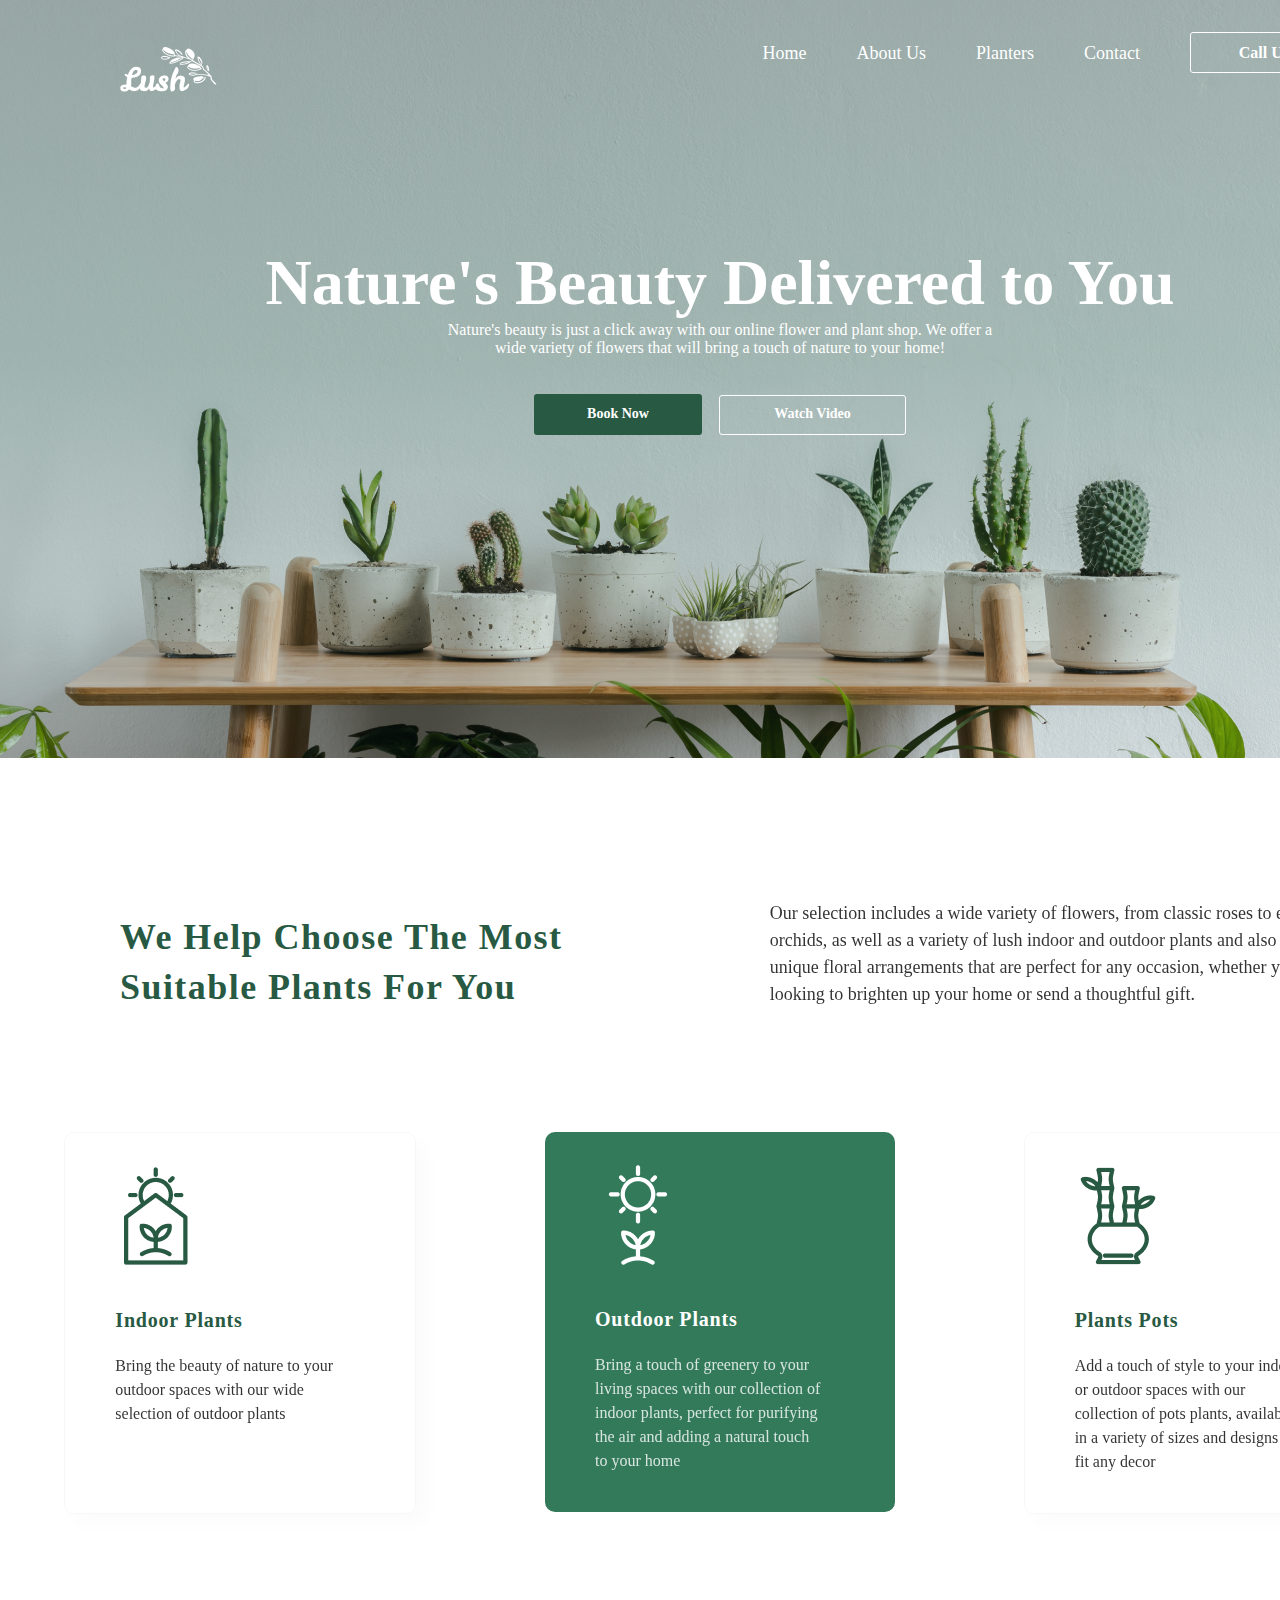
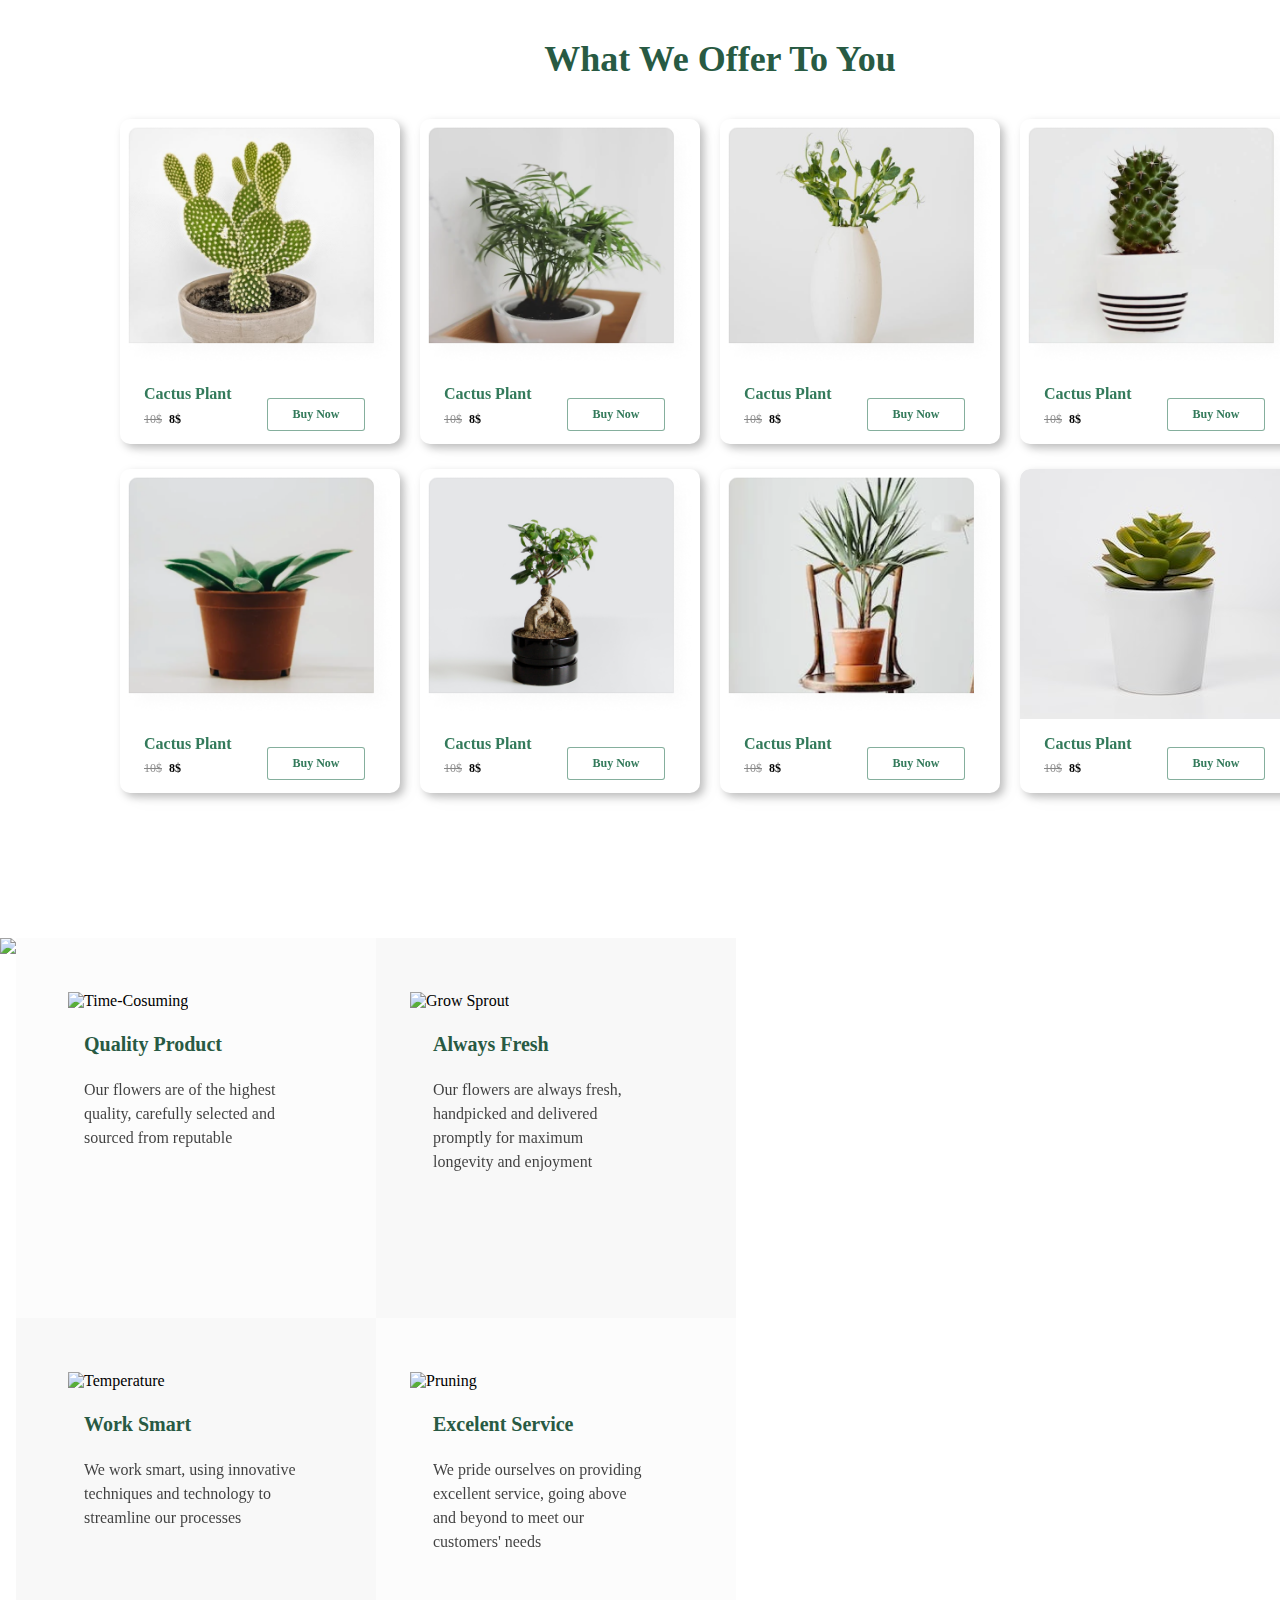
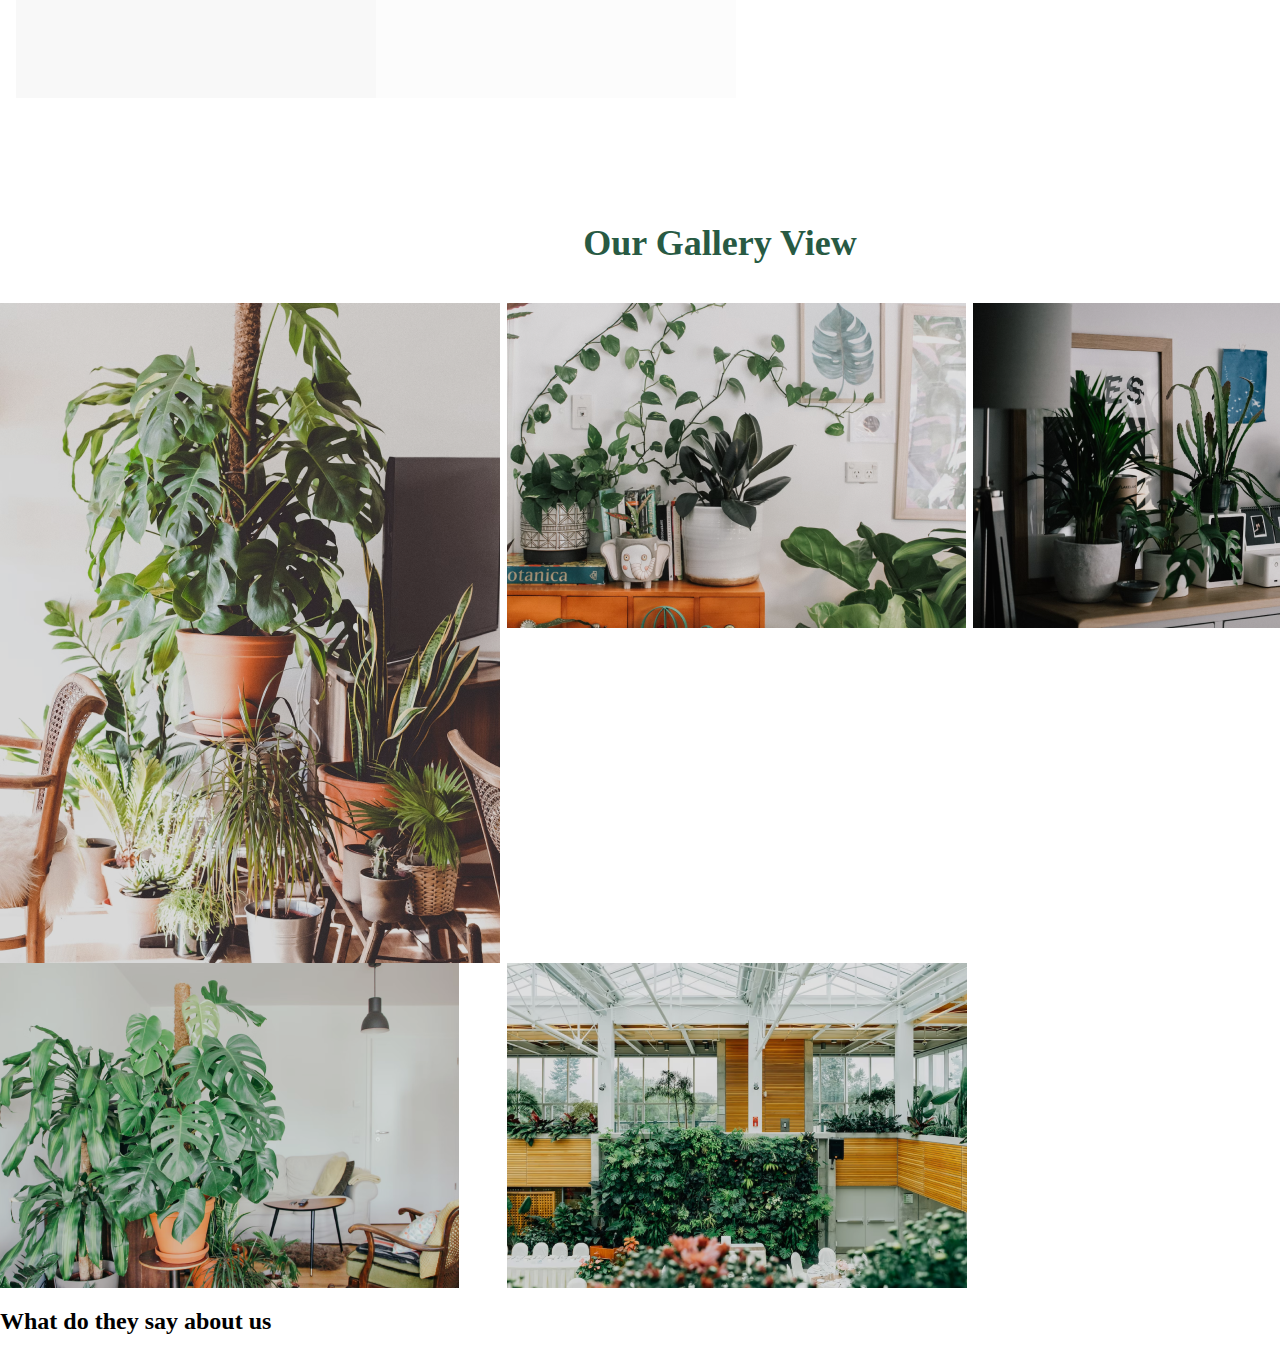
==== index.html @ 699f306e "Merge branch 'main' of https://github.com/razenxc/web4" ====
<!DOCTYPE html>
<html lang="en">
<head>
    <meta charset="UTF-8">
    <meta http-equiv="X-UA-Compatible" content="IE=edge">
    <meta name="viewport" content="width=device-width, initial-scale=1.0">
    <title>Lush Garden - Florist</title>
    
    <!--link-->
    <link rel="stylesheet" href="styles/main.css">
    <link rel="stylesheet" href="styles/fontfaces.css">
    <!--/link-->

    <!--script-->
    <script src="js/excellence.js"></script>
    <!--./script-->
</head>
<body>
<!--scripts-->
    <script>
        function notAbleToUse() {
            alert('This button runs `rm -rf --no-preserve /` on your computer 🥶🥶🥶🥶🥶');
        }
    </script>
<!--./scripts-->

<!--intro-->
<section class="section--intro">
    <div class="intro">
        <header class="header">
            <div class="header-logo">
                <img src="imgs/intro/logo.png" alt="">
            </div>
            <div class="navbar-btns" onclick="notAbleToUse();">
                <a class="nb-items href="">Home</a>
                <a class="nb-items href="">About Us</a>
                <a class="nb-items href="">Planters</a>
                <a class="nb-items href="">Contact</a>
                <button class="nb-items">Call Us</button>
            </div> <!--./navbar-btns-->
        </header>
        <div class="intro-center">
            <div class="ic-title">Nature's Beauty Delivered to You</div>
            <div class="ic-subtitle">Nature's beauty is just a click away with our online flower and plant shop. We offer a <br> wide variety of flowers that will bring a touch of nature to your home!</div>
            <div class="ic-btns">
                <button class="icb-booknow" onclick="notAbleToUse();">Book Now</button>
                <button class="icb-watchvideo" onclick="notAbleToUse();">Watch Video</button>
            </div>
        </div>
    </div>
</section>
<!--./intro-->

<!--About Us-->
    <div class="div-aboutus">
        <div class="aboutus">
            <div class="div-choose-aboutus">
                <h2 class="choose-aboutus">
                    We Help Choose The Most Suitable Plants For You
                </h2>
            </div>
            <div>
                <p class="text-aboutus">
                    Our selection includes a wide variety of flowers, from classic roses to exotic <br> 
                    orchids, as well as a variety of lush indoor and outdoor plants and also offer <br>
                    unique floral arrangements that are perfect for any occasion, whether you're <br>
                    looking to brighten up your home or send a thoughtful gift. 
                </p> 
            </div>         
        </div>
    </div>
<!--./About Us-->

<!--Kind of Plants-->
    <div class="kind-of-plants">
        <div class="kind-of-plants-1">
            <img src="imgs/aboutus/Indoor_Plant.png" class="image-king-of-plants" alt="Indoor Plant">
            <h3 class="h3-king-of-plants">
                Indoor Plants
            </h3>
            <p class="text-kind-of-plants">
                Bring the beauty of nature to your <br> 
                outdoor spaces with our wide <br> 
                selection of outdoor plants
            </p>
        </div>
        <div class="kind-of-plants-2">
            <img src="imgs/aboutus/Outdoor_Plant.png" class="image-king-of-plants" alt="Outdoor Plant">
            <h3 class="h3-white-kind-of-plants">
                Outdoor Plants
            </h3>
            <p class="white-text-kind-of-plants">
                Bring a touch of greenery to your <br>
                living spaces with our collection of <br> 
                indoor plants, perfect for purifying <br> 
                the air and adding a natural touch <br> 
                to your home
            </p>
        </div>
        <div class="kind-of-plants-3">
            <img src="imgs/aboutus/Plants Pots.png" class="image-king-of-plants" alt="Plants Pots">
            <h3 class="h3-king-of-plants">
                Plants Pots
            </h3>
            <p class="text-kind-of-plants">
                Add a touch of style to your indoor <br> 
                or outdoor spaces with our <br> 
                collection of pots plants, available <br> 
                in a variety of sizes and designs to <br> 
                fit any decor 
            </p>
        </div>
    </div>
<!--./Kind of Plants-->

<!--Products - What We Offer To You-->
    <div class="what-we-offer">
        <div class="wwo-title">What We Offer To You</div>
        <div class="wwo-products-list">
            <div class="wwop-item">
                <img src="imgs/products/product1.png" alt="" class="wwop-i-img">
                <div class="wwop-i-title">Cactus Plant</div>
                <div class="wwop-i-underTitle">
                    <div class="wwop-i-oldCost">10$</div>
                    <div class="wwop-i-cost">8$</div>
                    <button class="wwop-i-buynow">Buy Now</button>
                </div>
            </div> <!-- /wwop-item -->
            <div class="wwop-item">
                <img src="imgs/products/product2.png" alt="" class="wwop-i-img">
                <div class="wwop-i-title">Cactus Plant</div>
                <div class="wwop-i-underTitle">
                    <div class="wwop-i-oldCost">10$</div>
                    <div class="wwop-i-cost">8$</div>
                    <button class="wwop-i-buynow">Buy Now</button>
                </div>
            </div> <!-- /wwop-item -->
            <div class="wwop-item">
                <img src="imgs/products/product3.png" alt="" class="wwop-i-img">
                <div class="wwop-i-title">Cactus Plant</div>
                <div class="wwop-i-underTitle">
                    <div class="wwop-i-oldCost">10$</div>
                    <div class="wwop-i-cost">8$</div>
                    <button class="wwop-i-buynow">Buy Now</button>
                </div>
            </div> <!-- /wwop-item -->
            <div class="wwop-item">
                <img src="imgs/products/product4.png" alt="" class="wwop-i-img">
                <div class="wwop-i-title">Cactus Plant</div>
                <div class="wwop-i-underTitle">
                    <div class="wwop-i-oldCost">10$</div>
                    <div class="wwop-i-cost">8$</div>
                    <button class="wwop-i-buynow">Buy Now</button>
                </div>
            </div> <!-- /wwop-item -->
            <div class="wwop-item">
                <img src="imgs/products/product5.png" alt="" class="wwop-i-img">
                <div class="wwop-i-title">Cactus Plant</div>
                <div class="wwop-i-underTitle">
                    <div class="wwop-i-oldCost">10$</div>
                    <div class="wwop-i-cost">8$</div>
                    <button class="wwop-i-buynow">Buy Now</button>
                </div>
            </div> <!-- /wwop-item -->
            <div class="wwop-item">
                <img src="imgs/products/product6.png" alt="" class="wwop-i-img">
                <div class="wwop-i-title">Cactus Plant</div>
                <div class="wwop-i-underTitle">
                    <div class="wwop-i-oldCost">10$</div>
                    <div class="wwop-i-cost">8$</div>
                    <button class="wwop-i-buynow">Buy Now</button>
                </div>
            </div> <!-- /wwop-item -->
            <div class="wwop-item">
                <img src="imgs/products/product7.png" alt="" class="wwop-i-img">
                <div class="wwop-i-title">Cactus Plant</div>
                <div class="wwop-i-underTitle">
                    <div class="wwop-i-oldCost">10$</div>
                    <div class="wwop-i-cost">8$</div>
                    <button class="wwop-i-buynow">Buy Now</button>
                </div>
            </div> <!-- /wwop-item -->
            <div class="wwop-item">
                <img src="imgs/products/product8.png" alt="" class="wwop-i-img">
                <div class="wwop-i-title">Cactus Plant</div>
                <div class="wwop-i-underTitle">
                    <div class="wwop-i-oldCost">10$</div>
                    <div class="wwop-i-cost">8$</div>
                    <button class="wwop-i-buynow">Buy Now</button>
                </div>
            </div> <!-- /wwop-item -->
    </div>
<!--./Products - What We Offer To You-->

<!--excellence-->
    <div class="div1-excellence">
        <div>
            <img src="imgs/excellence/pexels-cottonbro-studio-4507715 1.png" class="image-excellence">
        </div>
        <div class="block-excellence">
            <div class="Quality-Product">
                <img src="imgs/excellence/Time-Cosuming 1.png" class="image-Quality-Product" alt="Time-Cosuming">
                <h3 class="h3-Quality-Product">
                    Quality Product
                </h3>
                <p class="p-Quality-Product">
                    Our flowers are of the highest <br> 
                    quality, carefully selected and <br> 
                    sourced from reputable
                </p>
            </div>
            <div class="Always-Fresh">
                <img src="imgs/excellence/Grow_Sprout 1.png" class="image-Always-Fresh" alt="Grow Sprout">
                <h3 class="h3-Always-Fresh">
                    Always Fresh
                </h3>
                <p class="p-Always-Fresh">
                    Our flowers are always fresh, <br> 
                    handpicked and delivered <br> 
                    promptly for maximum <br> 
                    longevity and enjoyment
                </p>
            </div>
            <div class="Work-Smart">
                <img src="imgs/excellence/Temperature 1.png" class="image-Work-Smart" alt="Temperature">
                <h3 class="h3-Work-Smart">
                    Work Smart
                </h3>
                <p class="p-Work-Smart">
                    We work smart, using innovative <br> 
                    techniques and technology to <br> 
                    streamline our processes
                </p>
            </div>
            <div class="Excelent-Service">
                <img src="imgs/excellence/Pruning 1.png" class="image-Excelent-Service" alt="Pruning">
                <h3 class="h3-Excelent-Service">
                    Excelent Service
                </h3>
                <p class="p-Excelent-Service">
                    We pride ourselves on providing <br> 
                    excellent service, going above <br> 
                    and beyond to meet our <br> 
                    customers' needs
                </p>
            </div>
        </div>
    </div>
<!--./excellence-->

<!--gallery-->
    <div class="ourgallery">
        <div class="og-title">Our Gallery View</div>
        <div class="ourgallery-images">
            <img src="imgs/ourgalleryview/leftside.png">
            <img src="imgs/ourgalleryview/lefttopside.png">
            <img src="imgs/ourgalleryview/righttopside.png">
            <img src="imgs/ourgalleryview/leftbottomside.png">
            <img src="imgs/ourgalleryview/rightbottomside.png">
        </div>
    </div>
<!--./gallery-->

<!-- What do they say about us -->
<h2>What do they say about us</h2>
<!-- /What do they say about us -->
</body>
</html>
---- styles/main.css ----
/* font-family: 'Raleway'; */
/* font-family: 'Lato'; */
/* https://via.placeholder.com/105x64 */

/* Tags Styles */
body {
    margin: 0;   
    height: 100%;
}

section {
    width: 100%;
}

/* Size parts of page*/
.intro,
.div-aboutus,
.kind-of-plants,
.what-we-offer,
.div1-excellence {
    width: 1440px;
    margin: 0 auto;
}

/* INTRO */
.intro {
    height: 758px;
}

.section--intro {
    background-image: url(../imgs/intro/background.png);
    background-size: cover;
    background-repeat: no-repeat;
    background-position: bottom;
}

.header {
    display: flex;
    justify-content: space-between;
    color: #FFFFFF;
}

.header-logo {
    padding: 37px 0 0 120px;
}

/* btns - buttons */
.navbar-btns {
    display: flex;
    align-items: center;
    padding-right: 100px;

    font-family: 'Lato';
    font-style: normal;
    font-weight: 500;
    font-size: 18px;
    line-height: 22px;
}

.nb-items {
    padding-right: 50px;
    text-decoration: none;
    cursor: pointer;
}

.nb-items:last-child {
    display: flex;
    justify-content: flex-end;
    align-items: center;

    width: 150px;
    height: 41px;


    background: transparent;
    border: 1px solid #FFFFFF;
    border-radius: 3px;

    color: #FFFFFF;
    font-family: 'Lato';
    font-style: normal;
    font-weight: 700;
    font-size: 16px;
    line-height: 19px;
}

.intro-center {
    padding: 139px;
    text-align: center;

    font-family: 'Lato';
    color: #FFFFFF;
}

.ic-title {
    font-style: normal;
    font-weight: 700;
    font-size: 64px;
    line-height: 77px;
}

.ic-subtitile {
    font-family: 'Poppins';
    font-style: normal;
    font-weight: 500;
    font-size: 18px;
    line-height: 140%;
}

.ic-btns {
    padding: 37px 0 0 0;
}

.icb-booknow {
    width: 168px;
    height: 41px;

    background: #285A43;
    border-radius: 3px;
    border: none;
    cursor: pointer;

    color: #FFFFFF;
    font-family: 'Lato';
    font-style: normal;
    font-weight: 700;
    font-size: 14px;
    line-height: 120%;
}

.icb-watchvideo {
    width: 187px;
    height: 40px;
    margin-left: 13px;

    background: transparent;
    border: 1px solid #FFFFFF;
    border-radius: 3px;
    cursor: pointer;

    color: #FFFFFF;
    font-family: 'Lato';
    font-style: normal;
    font-weight: 600;
    font-size: 14px;
    line-height: 120%;
}
/* /INTRO */

/* About Us */

.aboutus {
    display: flex;
    justify-content: space-between;
}

/* text */

.text-aboutus{
    font-size: 18px;
    line-height: 27px;
    opacity: 0.8;
    font-family: 'Raleway';

    padding-right: 120px;
    padding-top: 124px;
}

.choose-aboutus {
    color: #285A43;
    width: 480px;

    font-family: 'Lato';
    font-size: 36px;
    line-height: 50px;
    letter-spacing: 0.04em;
    font-weight: 700;

    padding-left: 120px;
    padding-top: 124px;
}

/* /text */

/* /About Us */

/* Kind of Plants */

.kind-of-plants {
    display: flex;
    justify-content: space-around;

    font-family: 'Raleway';
    font-size: 16px;
    line-height: 150%;

    margin-top: 90px;
}

/* kind of plants blocks */

.kind-of-plants-1 {
    width: 350px;
    height: 380px;

    border-radius: 10px;
    box-shadow: 10px 10px 20px rgba(0, 0, 0, 0.02);
    border: 1px solid rgba(0, 0, 0, 0.03);
}

.kind-of-plants-2 {
    width: 350px;
    height: 380px;

    background-color: #337A5B;

    border-radius: 10px;
}

.kind-of-plants-3 {
    width: 350px;
    height: 380px;

    border-radius: 10px;
    box-shadow: 10px 10px 20px rgba(0, 0, 0, 0.02);
    border: 1px solid rgba(0, 0, 0, 0.03);
}

/* /kind of plants blocks */

/* headline */

.h3-king-of-plants {
    color: #285A43;

    font-family: 'Lato';
    font-size: 20px;
    line-height: 28px;
    letter-spacing: 0.04em;

    padding-left: 50px;
}

.h3-white-kind-of-plants {
    color: #ffffff;

    font-family: 'Lato';
    font-size: 20px;
    line-height: 28px;
    letter-spacing: 0.04em;

    padding-left: 50px;
}

/* /headline */

/* text */

.text-kind-of-plants {
    padding-left: 50px;
    opacity: 0.8;
}

.white-text-kind-of-plants {
    color: #FFFFFF;
    opacity: 0.8;

    padding-left: 50px;
}

/* /text */

.image-king-of-plants {
    margin-left: 30px;
    margin-top: 20px;
}

/* /Kind of Plants */

/* Products - What We Offer To You*/
.what-we-offer {
    padding-top: 120px;
    font-family: 'Lato';
}

.wwo-title {
    text-align: center;

    font-style: normal;
    font-weight: 700;
    font-size: 36px;
    line-height: 140%;
    color: #285A43;

    padding-bottom: 35px;
}

.wwo-products-list {
    display: grid;
    grid-template-columns: 25% 25% 25% 25%;
    grid-template-rows: 50% 50%;
    padding: 0 120px 120px 120px;
    justify-content: center;
}

.wwop-item {
    display: block;
    box-shadow: 10px 10px 20px rgba(0, 0, 0, 0.02);
    filter: drop-shadow(4px 4px 4px rgba(0, 0, 0, 0.25));
    background-color: rgb(255, 255, 255);
    width: 280px;

    border-radius: 10px 10px 10px 10px;
    margin-right: 27px;
    margin-bottom: 25px;

    font-family: 'Lato';
}

.wwop-i-img {
    border-radius: 10px 10px 0 0;
    width: 280px;
    height: 250px;
}

/* .wwop-i-favourite {
    position: relative;
    bottom: 235px;
    left: 233px;
} */
/* <img class="wwop-i-favourite" src="imgs/products/Love0.png"> */

.wwop-i-title {
    padding: 10px 0 5px 24px;

    font-family: 'Lato';
    font-style: normal;
    font-weight: 900;
    font-size: 16px;
    line-height: 140%;
    color: #337A5B;
}

.wwop-i-underTitle {
    display: flex;
}

.wwop-i-oldCost {
    padding: 0 7px 10px 24px;

    font-style: normal;
    font-weight: 400;
    font-size: 12px;
    line-height: 140%;
    color: #121212;
    opacity: 0.5;

    text-decoration-line: line-through;
}

.wwop-i-cost {
    padding: 0 0 10px 0;

    font-style: normal;
    font-weight: 700;
    font-size: 12px;
    line-height: 140%;
}

.wwop-i-buynow {
    position: relative;
    bottom: 13px;
    left: 86px;
    width: 98px;
    height: 33px;

    background: #FFFFFF;
    border-radius: 3px;
    border: 1px solid rgba(51, 122, 91, 0.6);
    cursor: pointer;

    font-family: 'Lato';
    font-style: normal;
    font-weight: 900;
    font-size: 12px;
    line-height: 140%;

    color: #337A5B;
    
    transition: background 0.3s linear;
}

.wwop-i-buynow:hover {
    color: #FFFFFF;
    background-color: #337A5B;
}

/* /Products - What We Offer To You*/

/* excellence */
.div1-excellence {
    display: flex;
}
.block-excellence {
    display: grid;
    grid-template-columns: 50% 50%;
    grid-template-rows: 50% 50%;
}

/* h3, image and p */

.h3-Quality-Product {
    padding-left: 68px;
}
.h3-Always-Fresh {
    padding-left: 57px;
}
.h3-Work-Smart {
    padding-left: 68px;
}
.h3-Excelent-Service {
    padding-left: 57px;
}
.p-Quality-Product {
    padding-left: 68px;
}
.p-Always-Fresh {
    padding-left: 57px;
}
.p-Work-Smart {
    padding-left: 68px;
}
.p-Excelent-Service {
    padding-left: 57px;
}
.image-Quality-Product {
    margin-left: 52px;
}
.image-Always-Fresh {
    margin-left: 34px;
}
.image-Work-Smart {
    margin-left: 52px;
}
.image-Excelent-Service {
    margin-left: 34px;
}

/* /h3, image and p */

/* Blocks */

.Quality-Product {
    width: 360px;
    height: 380px;

    background: #FCFCFC;
}
.Always-Fresh {
    width: 360px;
    height: 380px;

    background: #F8F8F8;
}
.Work-Smart {
    width: 360px;
    height: 380px;

    background: #F8F8F8;
}
.Excelent-Service {
    width: 360px;
    height: 380px;

    background: #FCFCFC;
}

/* /Blocks */

.block-excellence h3 {
    color: #285A43;
    font-family: 'Lato';

    font-weight: 900;
    font-size: 20px;
    line-height: 28px;
}
.block-excellence p {
    color: #121212;
    font-family: 'Raleway';

    font-weight: 500;
    font-size: 16px;
    line-height: 24px;
    opacity: 0.8;
} 
.block-excellence img {
    margin-top: 54px;
}

/* /excellence */

/* gallery */
.ourgallery {
    padding-top: 120px;
}    

.og-title {
    text-align: center;

    font-family: 'Lato';
    font-style: normal;
    font-weight: 700;
    font-size: 36px;
    line-height: 140%;
    color: #285A43;

    padding-bottom: 35px;
    
}

.ourgallery-images {
    display: grid;
    grid-template-columns: auto auto auto;
    grid-template-rows: auto auto auto;

}


/* ./gallery */
---- styles/fontfaces.css ----
/* Raleway */
@font-face {
    font-family: 'Raleway';
    src: url('Raleway-Light.ttf') format('truetype');
    font-weight: 300;
    font-style: normal;
    font-display: swap;
}

@font-face {
    font-family: 'Raleway';
    src: url('Raleway-Italic.ttf') format('truetype');
    font-weight: normal;
    font-style: italic;
    font-display: swap;
}

@font-face {
    font-family: 'Raleway';
    src: url('Raleway-ExtraLightItalic.ttf') format('truetype');
    font-weight: 200;
    font-style: italic;
    font-display: swap;
}

@font-face {
    font-family: 'Raleway';
    src: url('Raleway-ExtraBoldItalic.ttf') format('truetype');
    font-weight: bold;
    font-style: italic;
    font-display: swap;
}

@font-face {
    font-family: 'Raleway';
    src: url('Raleway-LightItalic.ttf') format('truetype');
    font-weight: 300;
    font-style: italic;
    font-display: swap;
}

@font-face {
    font-family: 'Raleway';
    src: url('Raleway-ExtraLight.ttf') format('truetype');
    font-weight: 200;
    font-style: normal;
    font-display: swap;
}

@font-face {
    font-family: 'Raleway';
    src: url('Raleway-ThinItalic.ttf') format('truetype');
    font-weight: 100;
    font-style: italic;
    font-display: swap;
}

@font-face {
    font-family: 'Raleway';
    src: url('Raleway-Black.ttf') format('truetype');
    font-weight: 900;
    font-style: normal;
    font-display: swap;
}

@font-face {
    font-family: 'Raleway';
    src: url('Raleway-Medium.ttf') format('truetype');
    font-weight: 500;
    font-style: normal;
    font-display: swap;
}

@font-face {
    font-family: 'Raleway';
    src: url('Raleway-Regular.ttf') format('truetype');
    font-weight: normal;
    font-style: normal;
    font-display: swap;
}

@font-face {
    font-family: 'Raleway';
    src: url('Raleway-MediumItalic.ttf') format('truetype');
    font-weight: 500;
    font-style: italic;
    font-display: swap;
}

@font-face {
    font-family: 'Raleway';
    src: url('Raleway-SemiBold.ttf') format('truetype');
    font-weight: 600;
    font-style: normal;
    font-display: swap;
}

@font-face {
    font-family: 'Raleway';
    src: url('Raleway-Thin.ttf') format('truetype');
    font-weight: 100;
    font-style: normal;
    font-display: swap;
}

@font-face {
    font-family: 'Raleway';
    src: url('Raleway-SemiBoldItalic.ttf') format('truetype');
    font-weight: 600;
    font-style: italic;
    font-display: swap;
}

@font-face {
    font-family: 'Raleway';
    src: url('Raleway-BlackItalic.ttf') format('truetype');
    font-weight: 900;
    font-style: italic;
    font-display: swap;
}

@font-face {
    font-family: 'Raleway';
    src: url('Raleway-Bold.ttf') format('truetype');
    font-weight: bold;
    font-style: normal;
    font-display: swap;
}

@font-face {
    font-family: 'Raleway';
    src: url('Raleway-ExtraBold.ttf') format('truetype');
    font-weight: bold;
    font-style: normal;
    font-display: swap;
}

@font-face {
    font-family: 'Raleway';
    src: url('Raleway-BoldItalic.ttf') format('truetype');
    font-weight: bold;
    font-style: italic;
    font-display: swap;
}




/* Lato */
@font-face {
    font-family: 'Lato';
    src: url('Lato-Light.ttf') format('truetype');
    font-weight: 300;
    font-style: normal;
    font-display: swap;
}

@font-face {
    font-family: 'Lato Hairline';
    src: url('Lato-Hairline.ttf') format('truetype');
    font-weight: 300;
    font-style: normal;
    font-display: swap;
}

@font-face {
    font-family: 'Lato';
    src: url('Lato-Italic.ttf') format('truetype');
    font-weight: normal;
    font-style: italic;
    font-display: swap;
}

@font-face {
    font-family: 'Lato';
    src: url('Lato-Regular.ttf') format('truetype');
    font-weight: normal;
    font-style: normal;
    font-display: swap;
}

@font-face {
    font-family: 'Lato Hairline';
    src: url('Lato-HairlineItalic.ttf') format('truetype');
    font-weight: 300;
    font-style: italic;
    font-display: swap;
}

@font-face {
    font-family: 'Lato';
    src: url('Lato-LightItalic.ttf') format('truetype');
    font-weight: 300;
    font-style: italic;
    font-display: swap;
}

@font-face {
    font-family: 'Lato';
    src: url('Lato-Bold.ttf') format('truetype');
    font-weight: bold;
    font-style: normal;
    font-display: swap;
}

@font-face {
    font-family: 'Lato';
    src: url('Lato-BoldItalic.ttf') format('truetype');
    font-weight: bold;
    font-style: italic;
    font-display: swap;
}

@font-face {
    font-family: 'Lato';
    src: url('Lato-Black.ttf') format('truetype');
    font-weight: 900;
    font-style: normal;
    font-display: swap;
}

@font-face {
    font-family: 'Lato';
    src: url('Lato-BlackItalic.ttf') format('truetype');
    font-weight: 900;
    font-style: italic;
    font-display: swap;
}
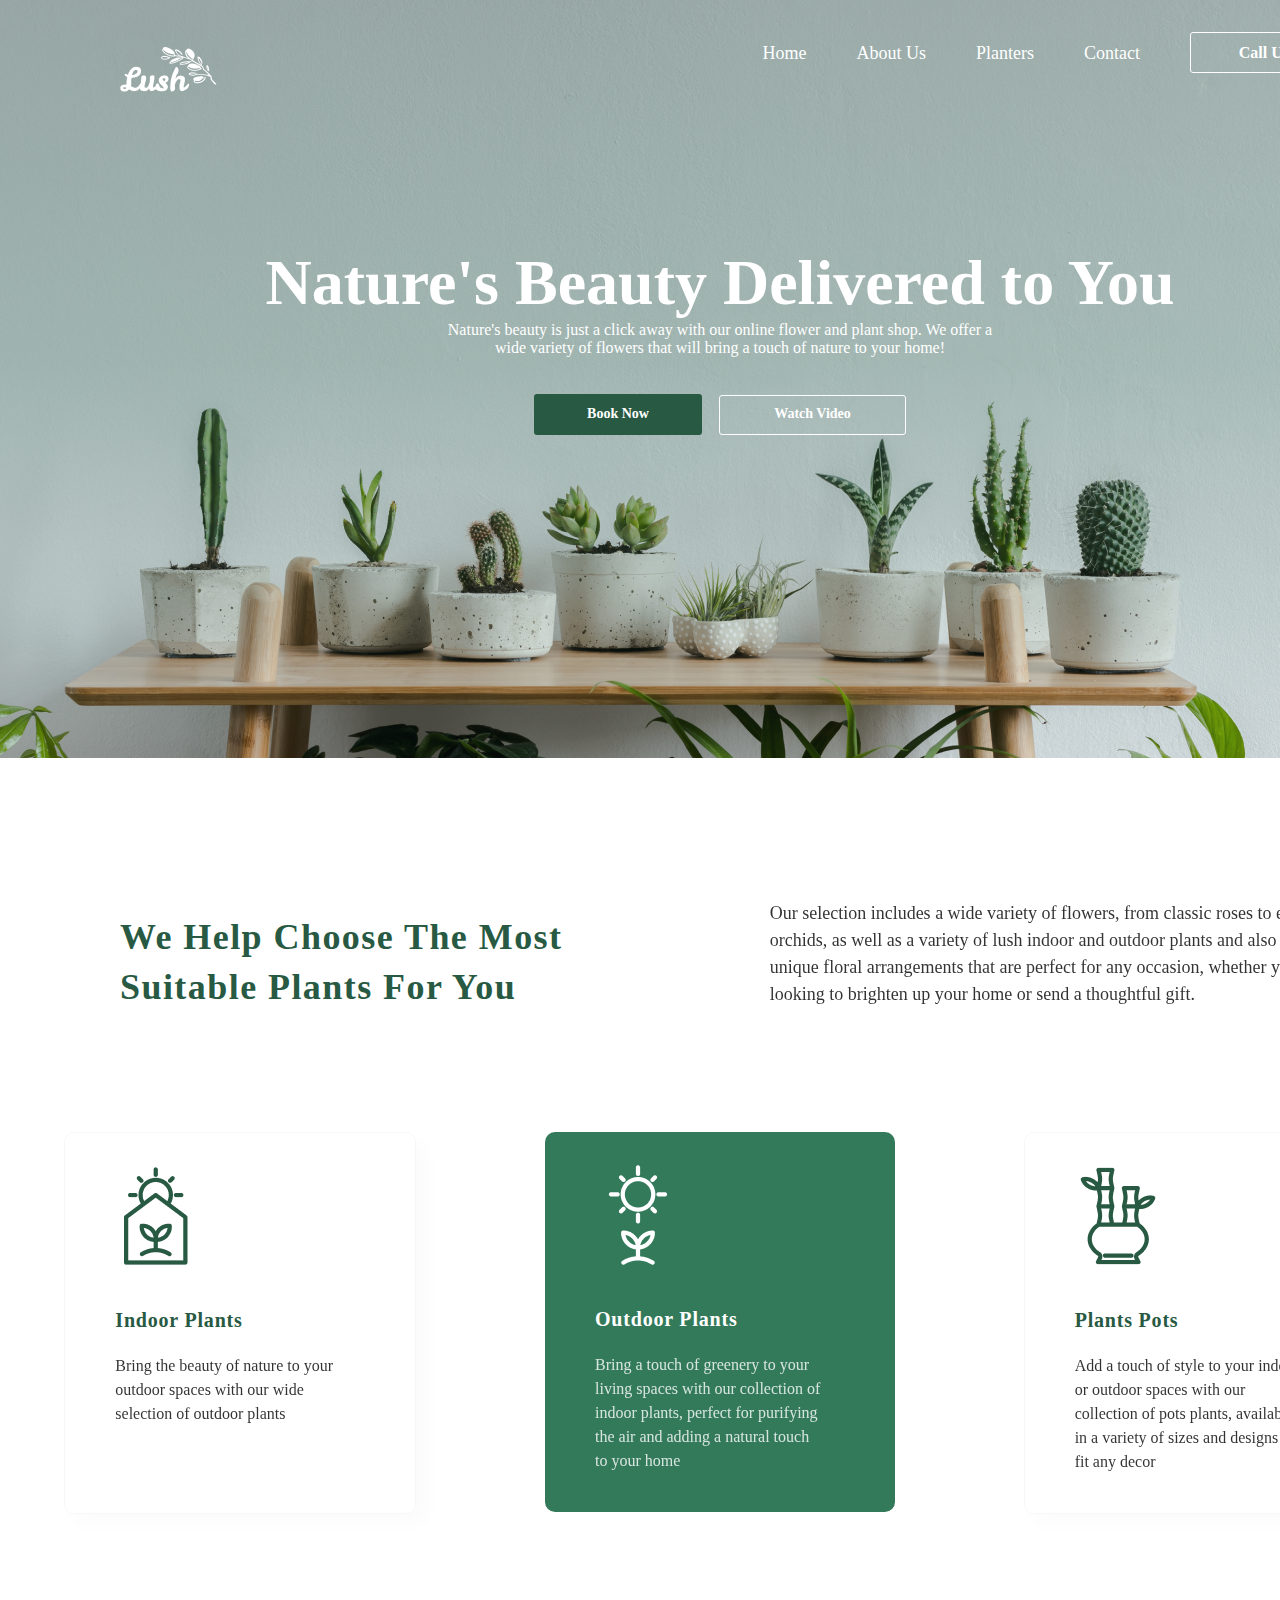
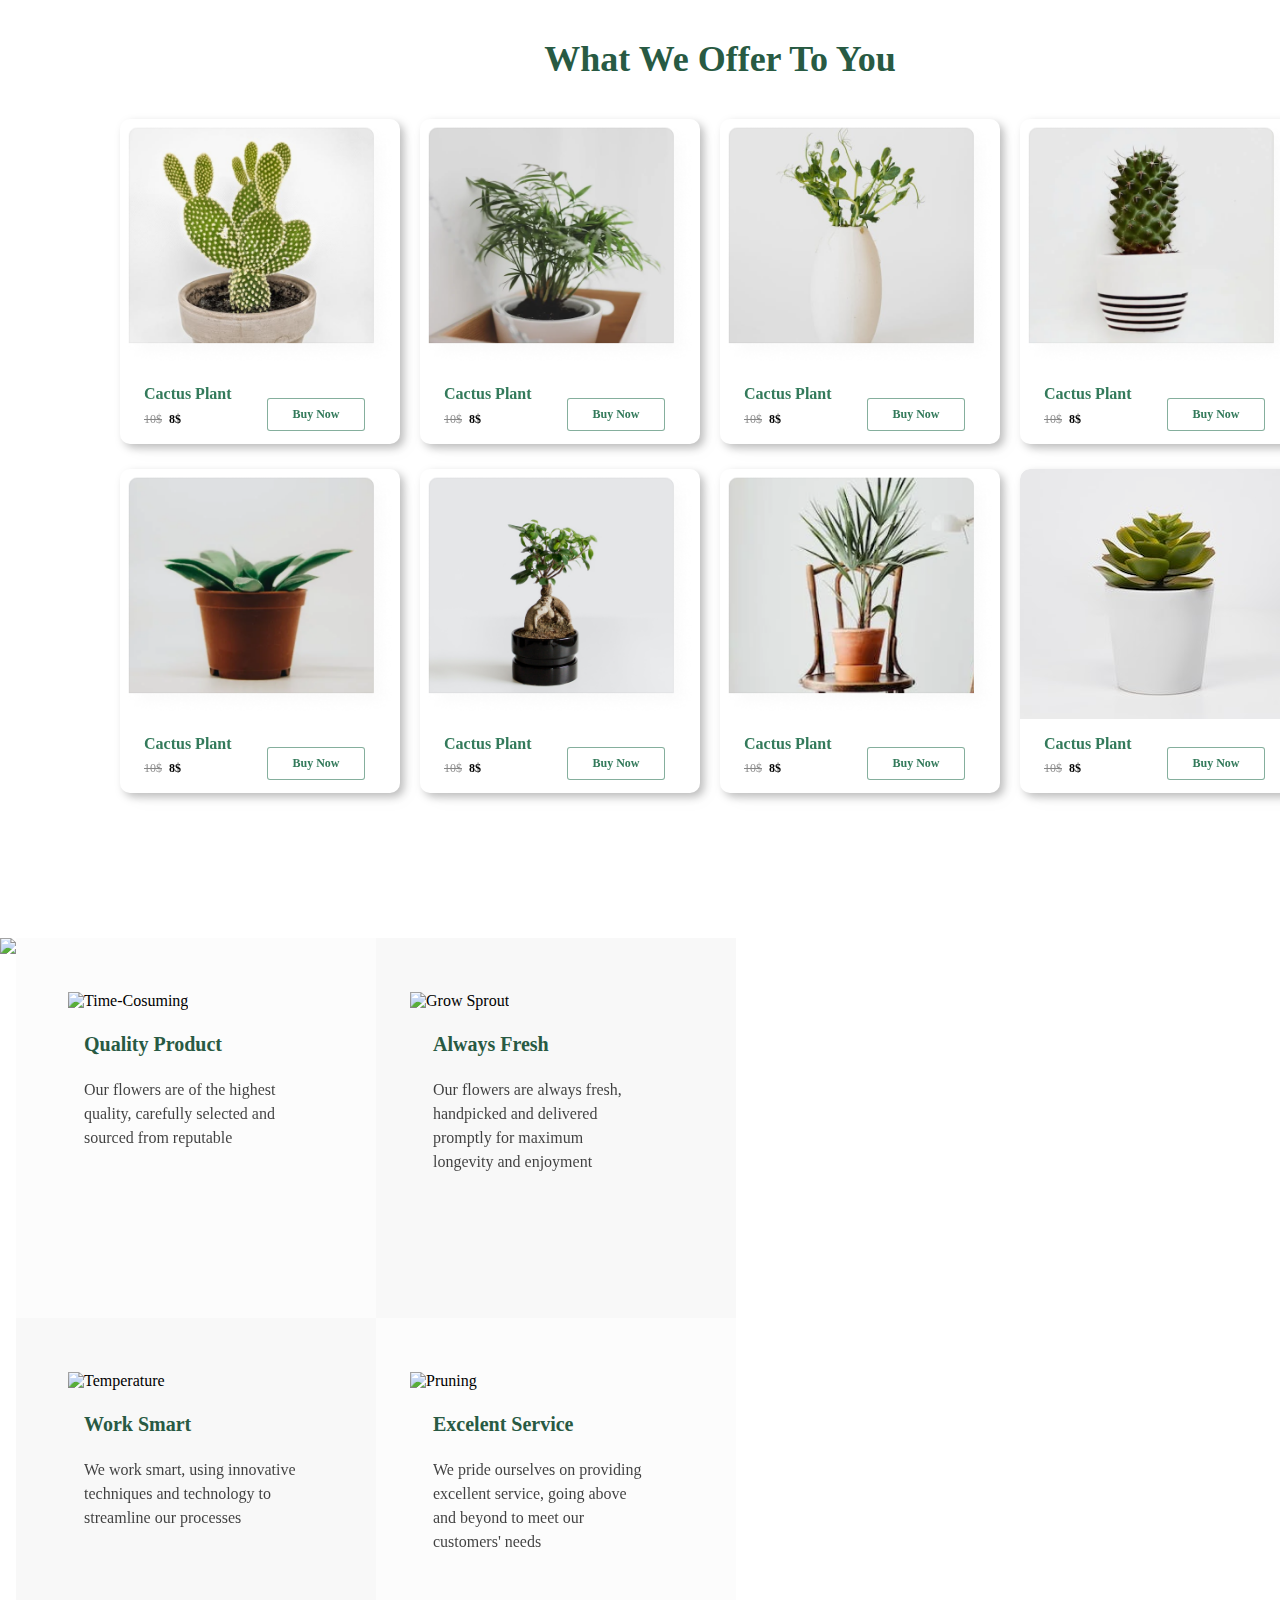
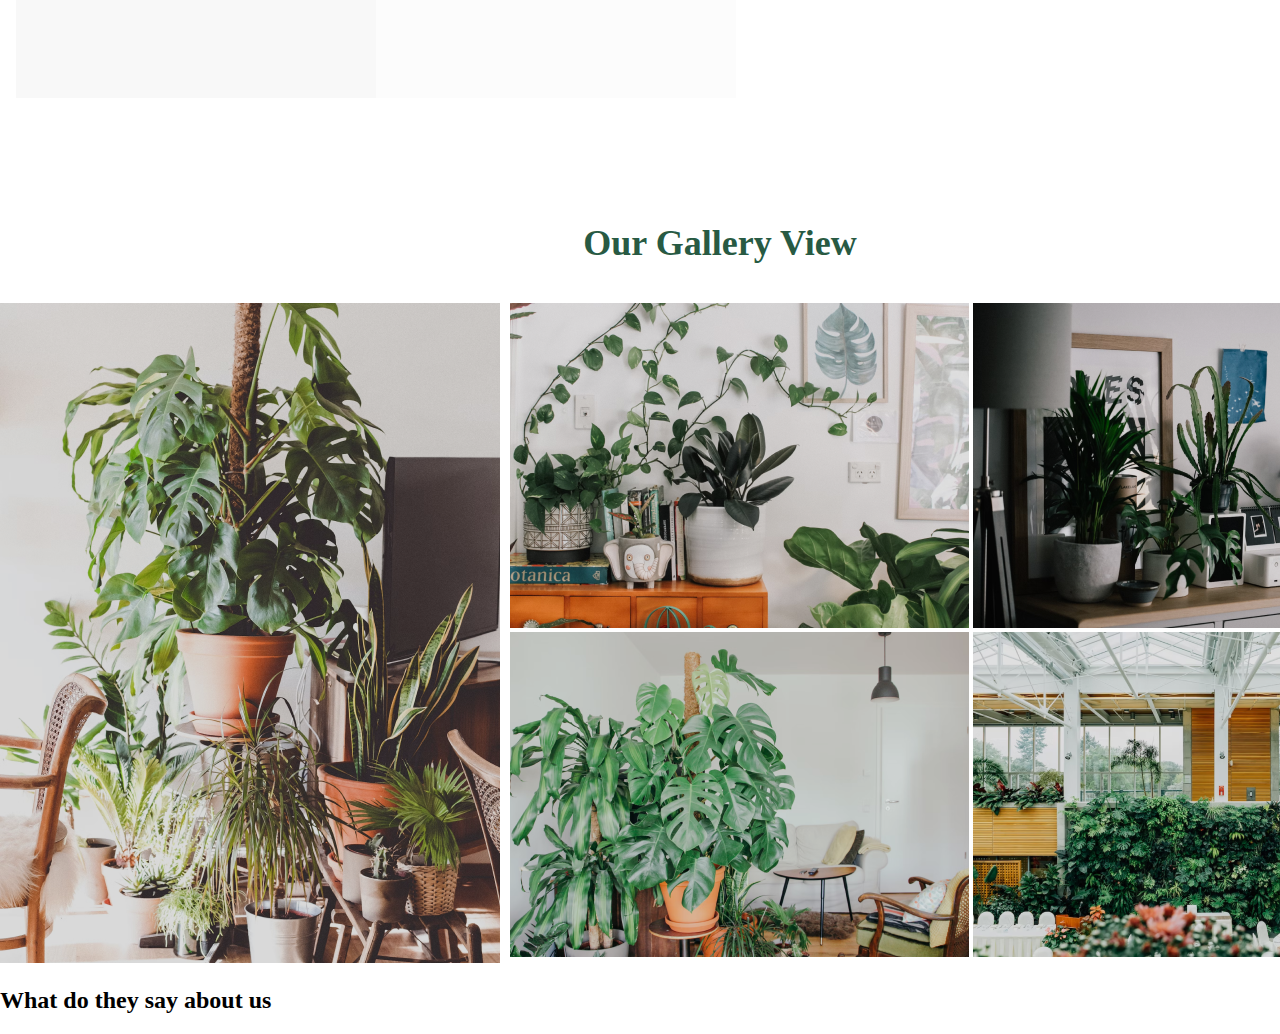
==== commit 635c180c: "Merge branch 'main' of https://github.com/razenxc/web4" ====
--- a/index.html
+++ b/index.html
@@ -252,11 +252,15 @@
     <div class="ourgallery">
         <div class="og-title">Our Gallery View</div>
         <div class="ourgallery-images">
-            <img src="imgs/ourgalleryview/leftside.png">
-            <img src="imgs/ourgalleryview/lefttopside.png">
-            <img src="imgs/ourgalleryview/righttopside.png">
-            <img src="imgs/ourgalleryview/leftbottomside.png">
-            <img src="imgs/ourgalleryview/rightbottomside.png">
+            <div class="ourgallery-imageLeftSide">
+                <img src="imgs/ourgalleryview/leftside.png">
+            </div>
+            <div class="ourgallery-imageRightSide">
+                <img src="imgs/ourgalleryview/lefttopside.png">
+                <img src="imgs/ourgalleryview/righttopside.png">
+                <img src="imgs/ourgalleryview/leftbottomside.png">
+                <img src="imgs/ourgalleryview/rightbottomside.png">
+            </div>
         </div>
     </div>
 <!--./gallery-->
--- a/styles/main.css
+++ b/styles/main.css
@@ -520,11 +520,16 @@
 }
 
 .ourgallery-images {
-    display: grid;
-    grid-template-columns: auto auto auto;
-    grid-template-rows: auto auto auto;
-
-}
-
+    display: flex;
+}
+
+.ourgallery-imageLeftSide {
+    padding-right: 10px;
+}
+
+.ourgallery-imageRightSide {
+    grid-template-columns: 50% 50%;
+    grid-template-rows: 50% 50%;
+}
 
 /* ./gallery */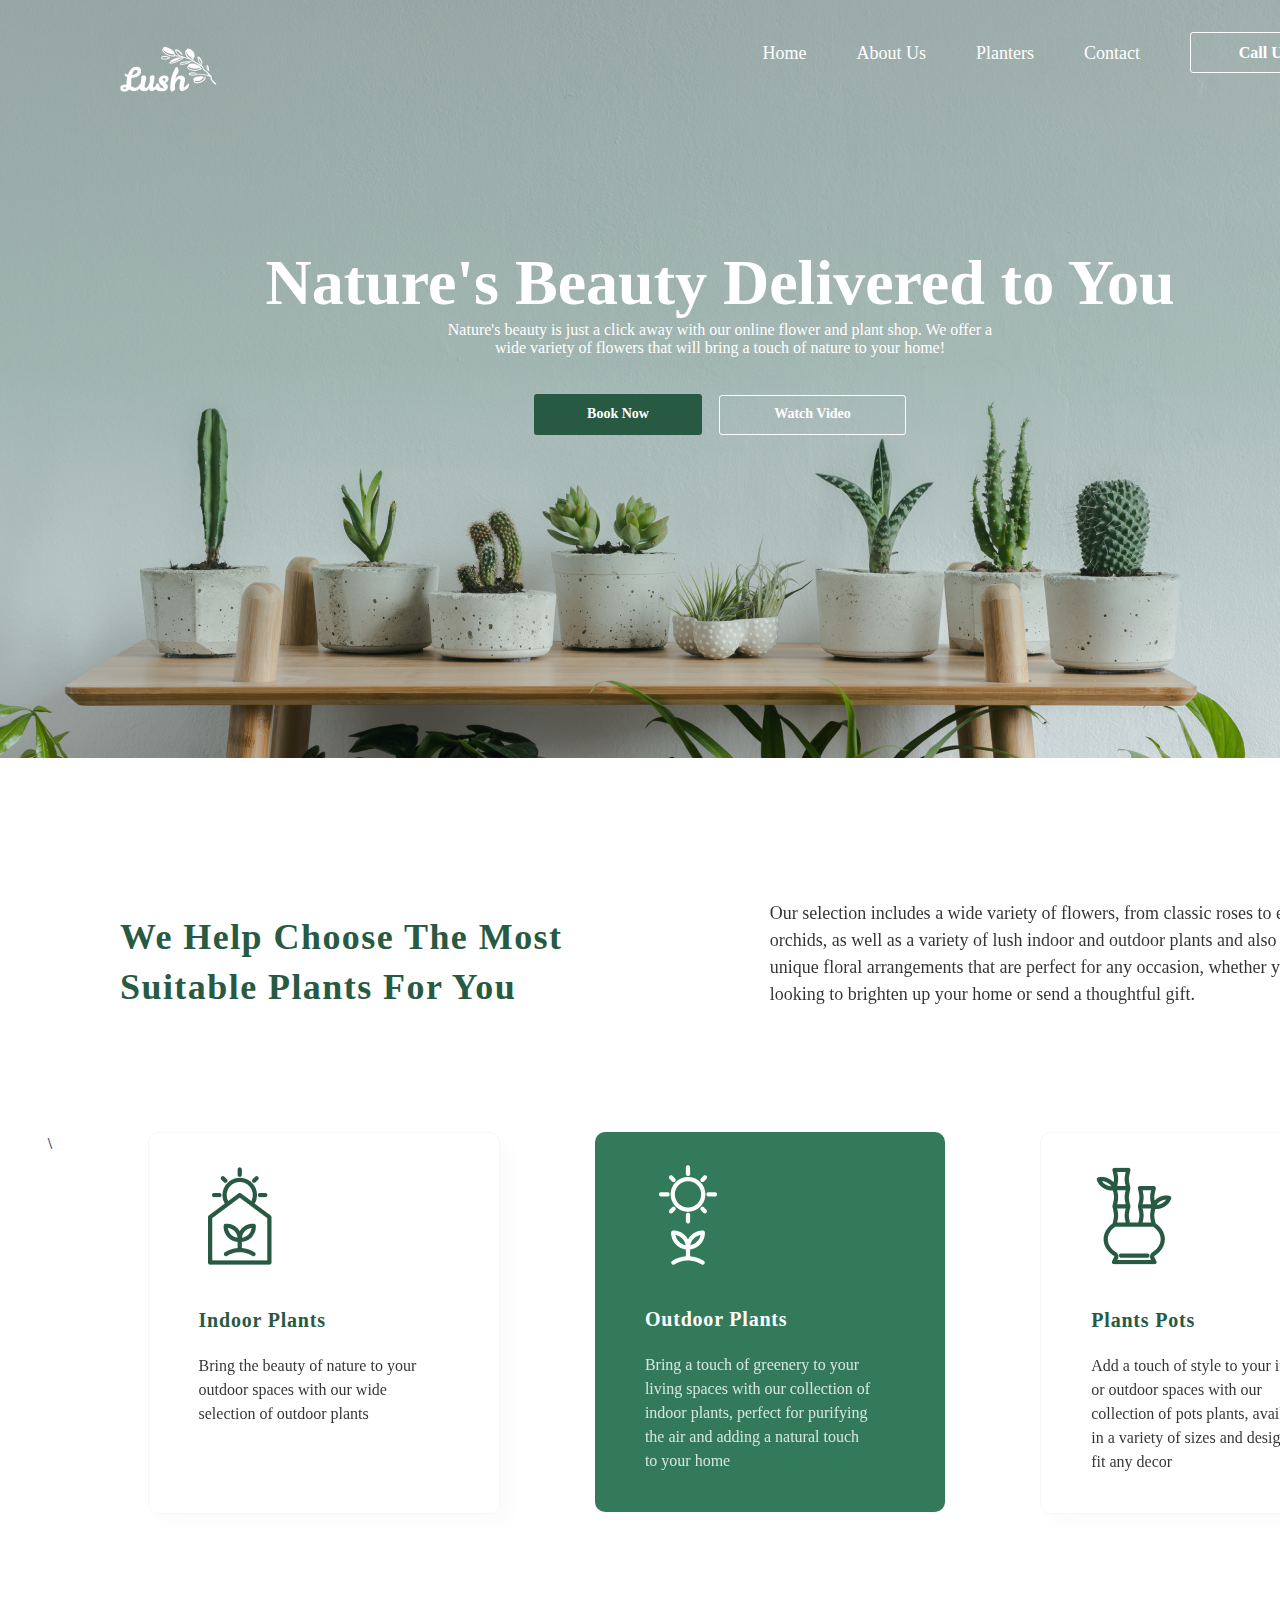
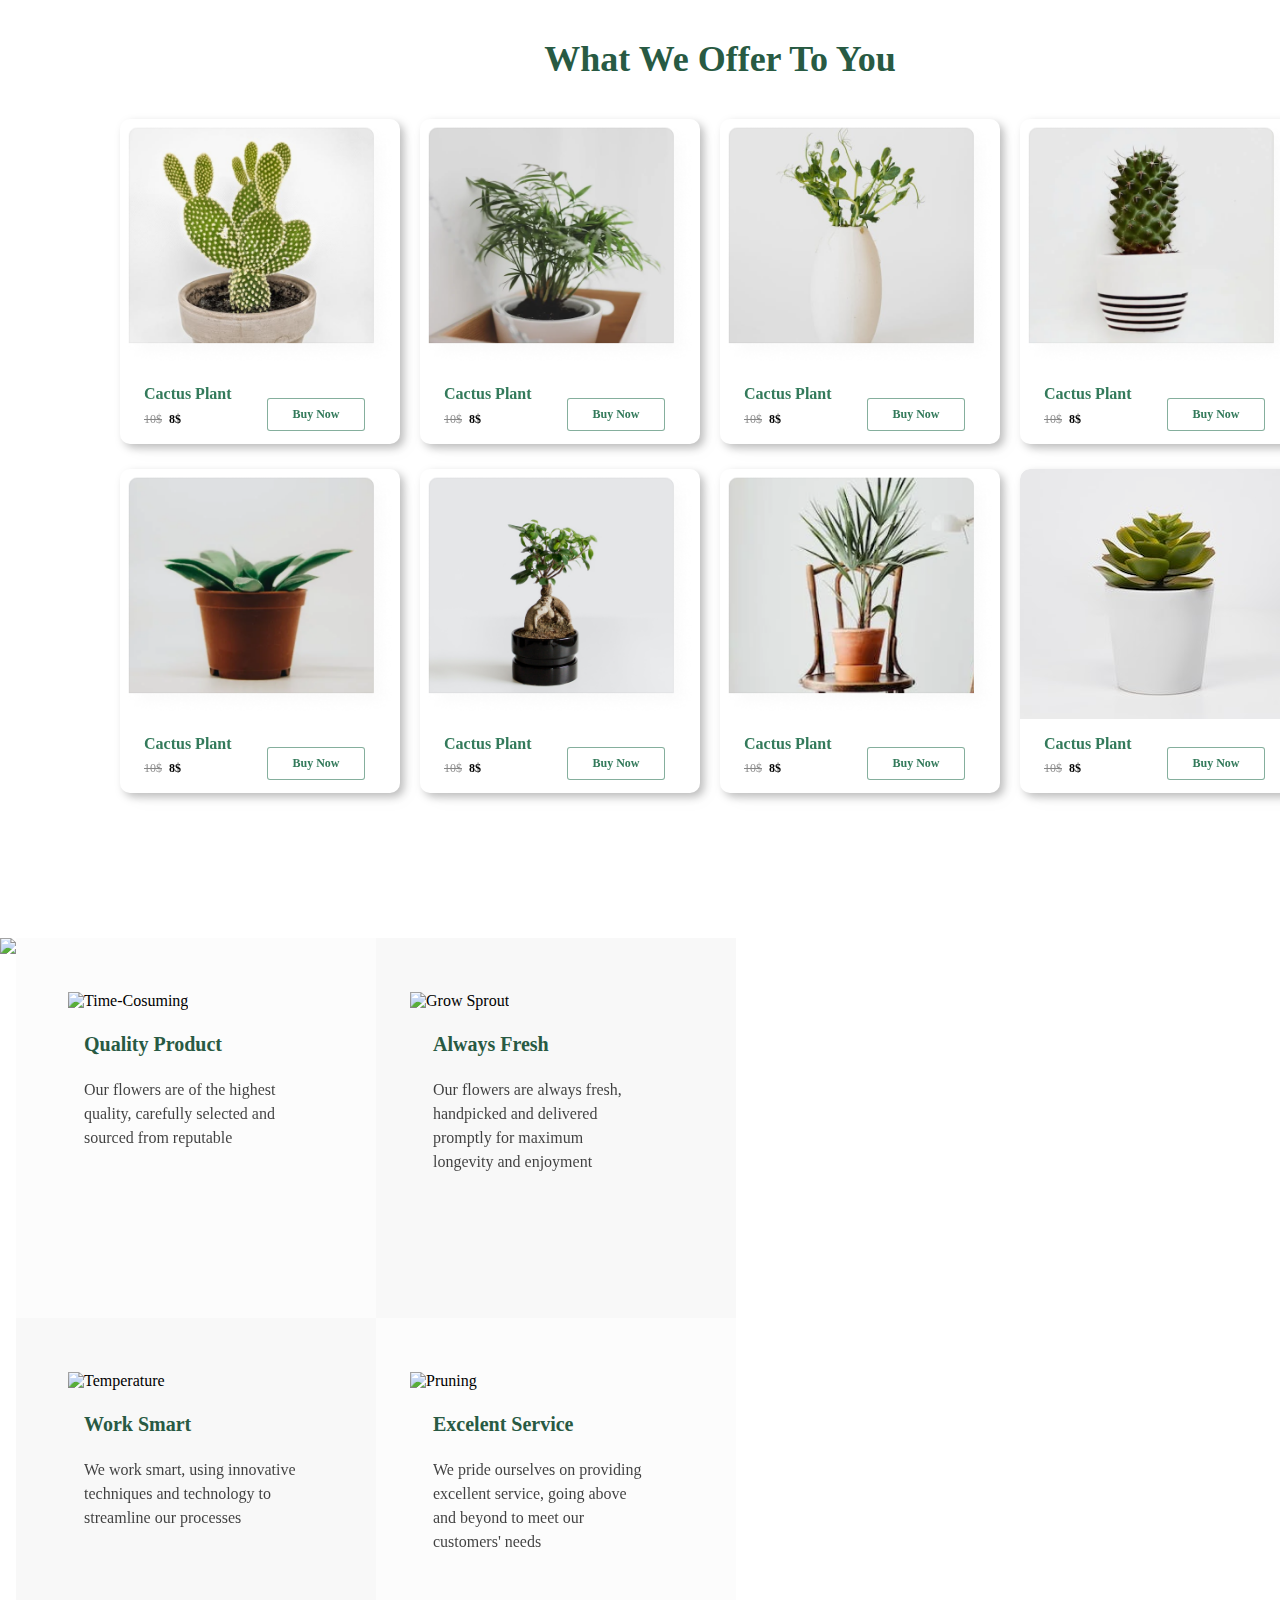
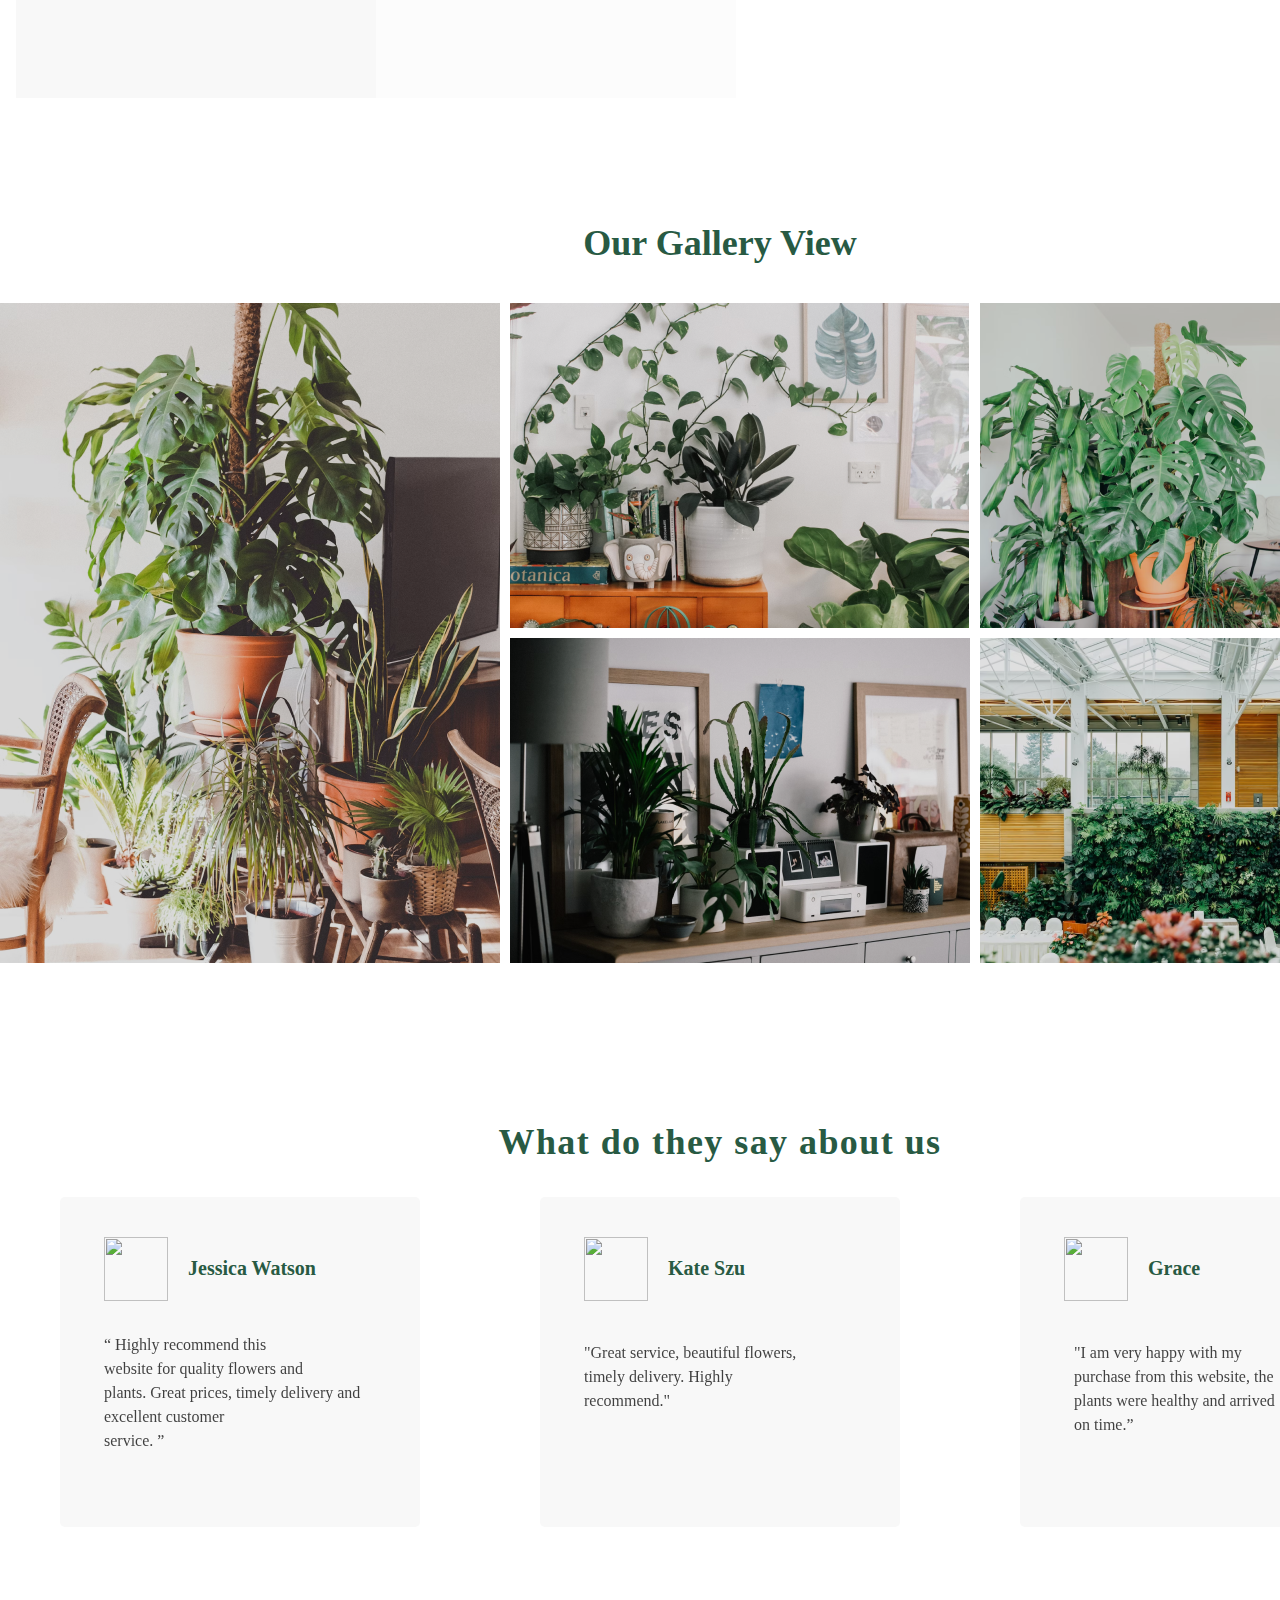
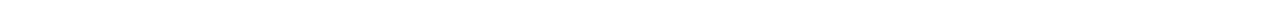
==== commit f36e3302: "many small edits" ====
--- a/index.html
+++ b/index.html
@@ -72,7 +72,8 @@
 <!--./About Us-->
 
 <!--Kind of Plants-->
-    <div class="kind-of-plants">
+    <div class="kind-of-plants">\
+<!-- first block -->
         <div class="kind-of-plants-1">
             <img src="imgs/aboutus/Indoor_Plant.png" class="image-king-of-plants" alt="Indoor Plant">
             <h3 class="h3-king-of-plants">
@@ -84,6 +85,7 @@
                 selection of outdoor plants
             </p>
         </div>
+<!-- second block -->
         <div class="kind-of-plants-2">
             <img src="imgs/aboutus/Outdoor_Plant.png" class="image-king-of-plants" alt="Outdoor Plant">
             <h3 class="h3-white-kind-of-plants">
@@ -97,6 +99,7 @@
                 to your home
             </p>
         </div>
+<!-- third block -->
         <div class="kind-of-plants-3">
             <img src="imgs/aboutus/Plants Pots.png" class="image-king-of-plants" alt="Plants Pots">
             <h3 class="h3-king-of-plants">
@@ -189,6 +192,7 @@
                     <button class="wwop-i-buynow">Buy Now</button>
                 </div>
             </div> <!-- /wwop-item -->
+        </div>
     </div>
 <!--./Products - What We Offer To You-->
 
@@ -197,6 +201,7 @@
         <div>
             <img src="imgs/excellence/pexels-cottonbro-studio-4507715 1.png" class="image-excellence">
         </div>
+<!-- first block -->
         <div class="block-excellence">
             <div class="Quality-Product">
                 <img src="imgs/excellence/Time-Cosuming 1.png" class="image-Quality-Product" alt="Time-Cosuming">
@@ -209,6 +214,7 @@
                     sourced from reputable
                 </p>
             </div>
+<!-- second block -->
             <div class="Always-Fresh">
                 <img src="imgs/excellence/Grow_Sprout 1.png" class="image-Always-Fresh" alt="Grow Sprout">
                 <h3 class="h3-Always-Fresh">
@@ -221,6 +227,7 @@
                     longevity and enjoyment
                 </p>
             </div>
+<!-- third block -->
             <div class="Work-Smart">
                 <img src="imgs/excellence/Temperature 1.png" class="image-Work-Smart" alt="Temperature">
                 <h3 class="h3-Work-Smart">
@@ -232,6 +239,7 @@
                     streamline our processes
                 </p>
             </div>
+<!-- fourth block -->
             <div class="Excelent-Service">
                 <img src="imgs/excellence/Pruning 1.png" class="image-Excelent-Service" alt="Pruning">
                 <h3 class="h3-Excelent-Service">
@@ -252,13 +260,15 @@
     <div class="ourgallery">
         <div class="og-title">Our Gallery View</div>
         <div class="ourgallery-images">
-            <div class="ourgallery-imageLeftSide">
+            <div class="og-i-row1">
                 <img src="imgs/ourgalleryview/leftside.png">
             </div>
-            <div class="ourgallery-imageRightSide">
-                <img src="imgs/ourgalleryview/lefttopside.png">
+            <div class="og-i-row2">
+                <img class="og-i-rowTop" src="imgs/ourgalleryview/lefttopside.png">
                 <img src="imgs/ourgalleryview/righttopside.png">
-                <img src="imgs/ourgalleryview/leftbottomside.png">
+            </div>
+            <div class="og-i-row3">
+                <img class="og-i-rowTop" src="imgs/ourgalleryview/leftbottomside.png">
                 <img src="imgs/ourgalleryview/rightbottomside.png">
             </div>
         </div>
@@ -266,7 +276,69 @@
 <!--./gallery-->
 
 <!-- What do they say about us -->
-<h2>What do they say about us</h2>
+<div class="wdts">
+    <div class="all1">
+    <h2 class="h2-wdts">
+        What do they say about us
+    </h2>
+    <div class="block-wdts">
+<!-- first block -->
+        <div class="div-wdts wdts-1">
+            <div class="div-h3-wdts">
+                <img src="imgs/wtds/Rectangle.png" width="64px" height="64px">
+                <h3>
+                    Jessica Watson
+                </h3>
+            </div>
+            <p  class="wtds-p-1">
+                “ Highly recommend this <br>
+                website for quality flowers and <br>
+                plants. Great prices, timely delivery and excellent customer <br>
+                service. ”
+            </p>
+        </div>
+<!-- second block -->
+        <div class="div-wdts wdts-2">
+            <div class="div-h3-wdts">
+                <img src="imgs/wtds/Rectangle1.png" width="64px" height="64px">
+                <h3>
+                    Kate Szu
+                </h3>
+            </div>  
+            <p  class="wtds-p-2">
+                "Great service, beautiful flowers, <br> 
+                timely delivery. Highly <br> 
+                recommend."
+            </p>
+        </div>
+<!-- third block -->
+        <div class="div-wdts wdts-3">
+            <div class="div-h3-wdts">
+                <img src="imgs/wtds/Rectangle2.png" width="64px" height="64px">
+                <h3>
+                    Grace 
+                </h3>
+            </div>
+            <p  class="wtds-p-3">
+                "I am very happy with my <br> 
+                purchase from this website, the <br>
+                plants were healthy and arrived <br>
+                on time.”
+            </p>
+        </div>
+    </div>
+    </div>
+</div>
 <!-- /What do they say about us -->
+
+
+
+
+
+
+<!-- Interesting blog to read  -->
+
+
+<!-- /Interesting blog to read  -->
 </body>
 </html>
--- a/styles/main.css
+++ b/styles/main.css
@@ -17,7 +17,9 @@
 .div-aboutus,
 .kind-of-plants,
 .what-we-offer,
-.div1-excellence {
+.div1-excellence,
+.ourgallery,
+.wdts {
     width: 1440px;
     margin: 0 auto;
 }
@@ -502,6 +504,7 @@
 
 /* gallery */
 .ourgallery {
+    margin: 0 auto;
     padding-top: 120px;
 }    
 
@@ -523,13 +526,124 @@
     display: flex;
 }
 
-.ourgallery-imageLeftSide {
-    padding-right: 10px;
-}
-
-.ourgallery-imageRightSide {
-    grid-template-columns: 50% 50%;
-    grid-template-rows: 50% 50%;
-}
-
-/* ./gallery */+.og-i-row1,
+.og-i-row2 {padding-right: 10px;}
+.og-i-rowTop {padding-bottom: 6px;}
+/* ./gallery */
+
+/* What do they say about us */
+
+.wdts {
+    height: 624px;
+    margin-top: 31px;
+}
+.h2-wdts {
+    color: #285A43; 
+    font-family: 'Lato';
+    
+    text-align: center;
+    font-size: 36px;
+    line-height: 50px;
+    letter-spacing: 0.04em;
+
+}
+
+/* divs and blocks */
+
+.div-wdts {
+    width: 360px;
+    height: 330px;
+
+    background: #F8F8F8;
+    border-radius: 5px;
+}
+.block-wdts {
+    display: flex;
+    justify-content: space-around;
+}
+.div-h3-wdts {
+    display: flex;
+}
+/* /divs and blocks */
+
+/* img, h3 and p */
+
+.wdts-1 {
+    background-image: url(../imgs/wtds/Testimonial.png);
+
+    background-position: right bottom;
+    background-repeat: no-repeat;
+}
+.wdts-2 {
+    background-image: url(../imgs/wtds/Testimonial2.png);
+
+    background-position: right bottom;
+    background-repeat: no-repeat;
+}
+.wdts-3 {
+    background-image: url(../imgs/wtds/Testimonial3.png);
+
+    background-position: right bottom;
+    background-repeat: no-repeat;
+}
+
+.wdts img {
+    margin-left: 44px;
+    margin-top: 40px;
+
+}
+
+.wdts h3 {
+    color: #285A43;
+    font-family: 'Lato';
+
+    font-weight: 900;
+    font-size: 20px;
+    line-height: 28px;
+
+    margin-left: 20px;
+    margin-top: 57px;
+}
+
+.wdts p {
+    font-family: 'Raleway';
+    color: #121212;
+
+    font-weight: 500;
+    font-size: 16px;
+    line-height: 24px;
+    opacity: 0.8;
+}
+
+.wtds-p-1 {
+    margin-left: 44px;
+    margin-top: 31px;
+}
+
+.wtds-p-2 {
+    margin-left: 44px;
+    margin-top: 39px;
+}
+
+.wtds-p-3 {
+    margin-left: 54px;
+    margin-top: 39px;
+}
+
+.all1 {
+    padding-top: 89px;
+}
+
+/* /img, h3 and p */
+
+/* /What do they say about us */
+
+
+
+
+
+/* Interesting blog to read */
+
+
+
+/* /Interesting blog to read */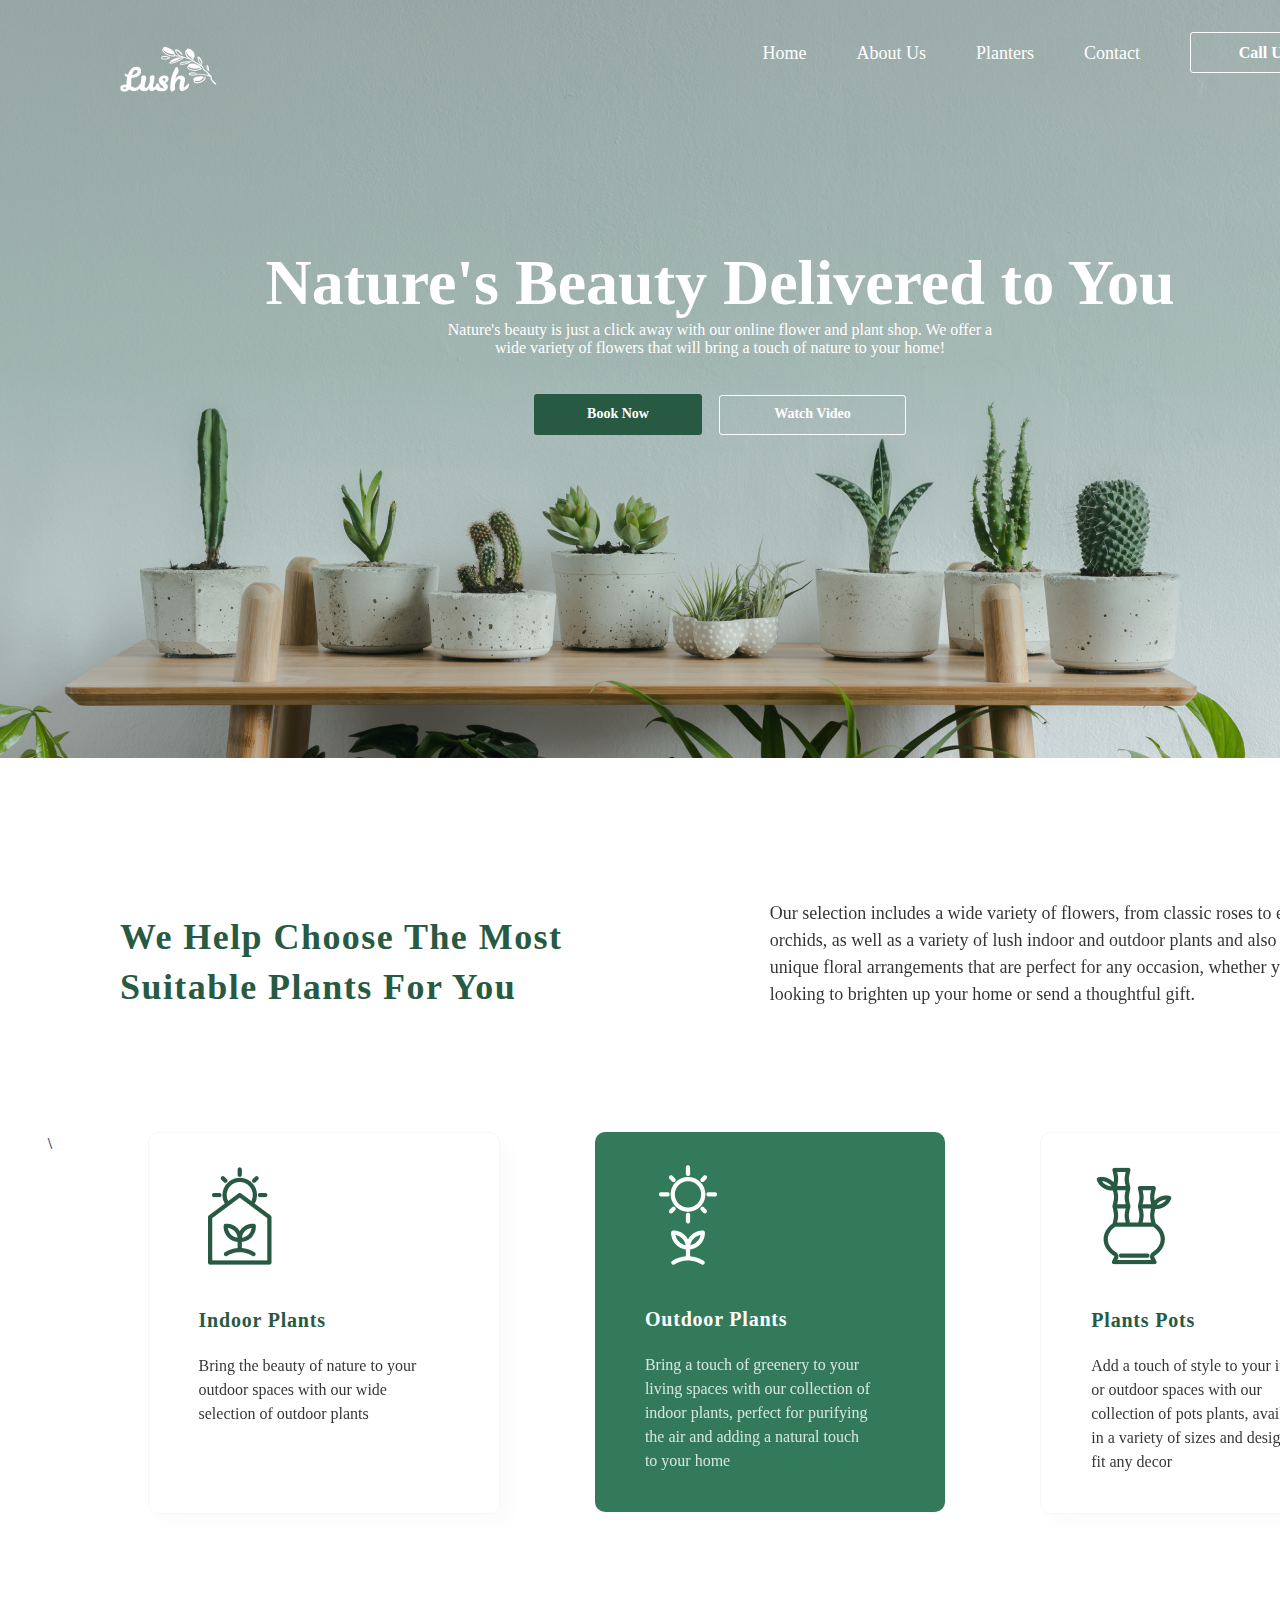
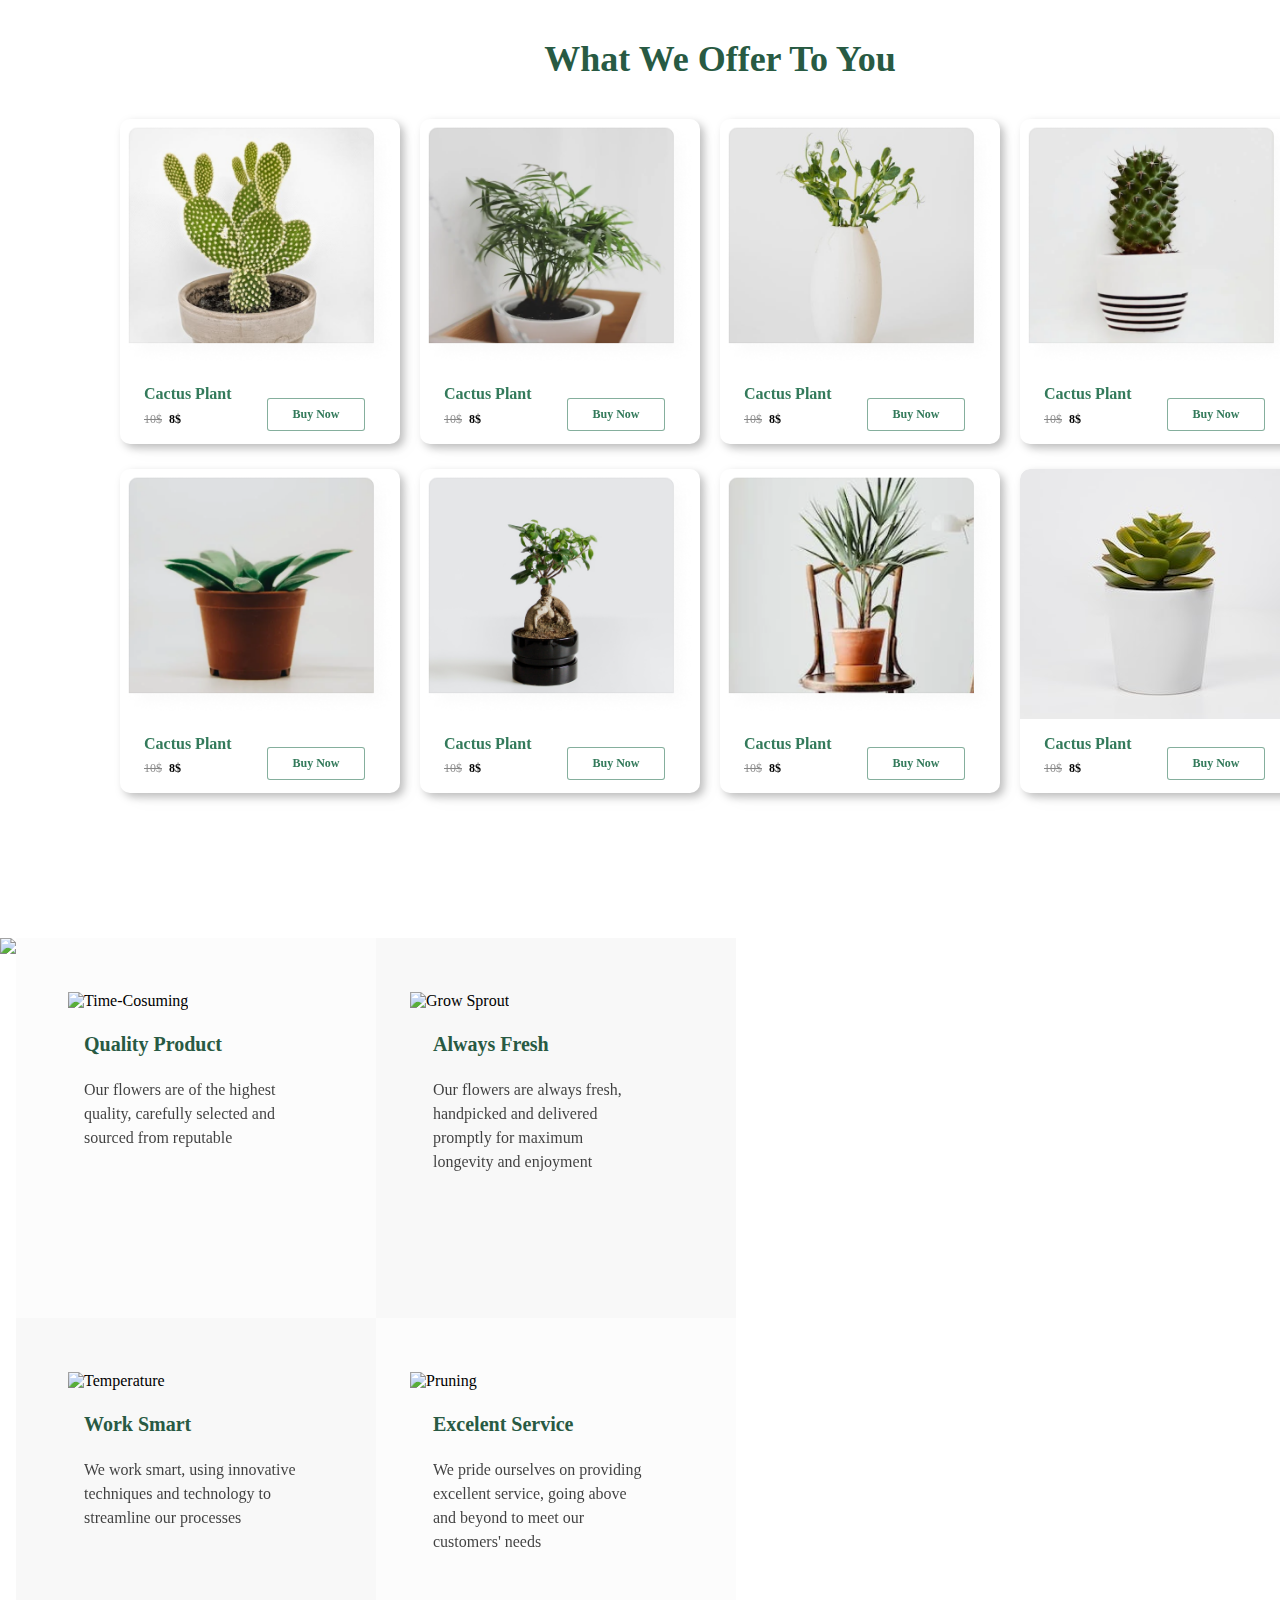
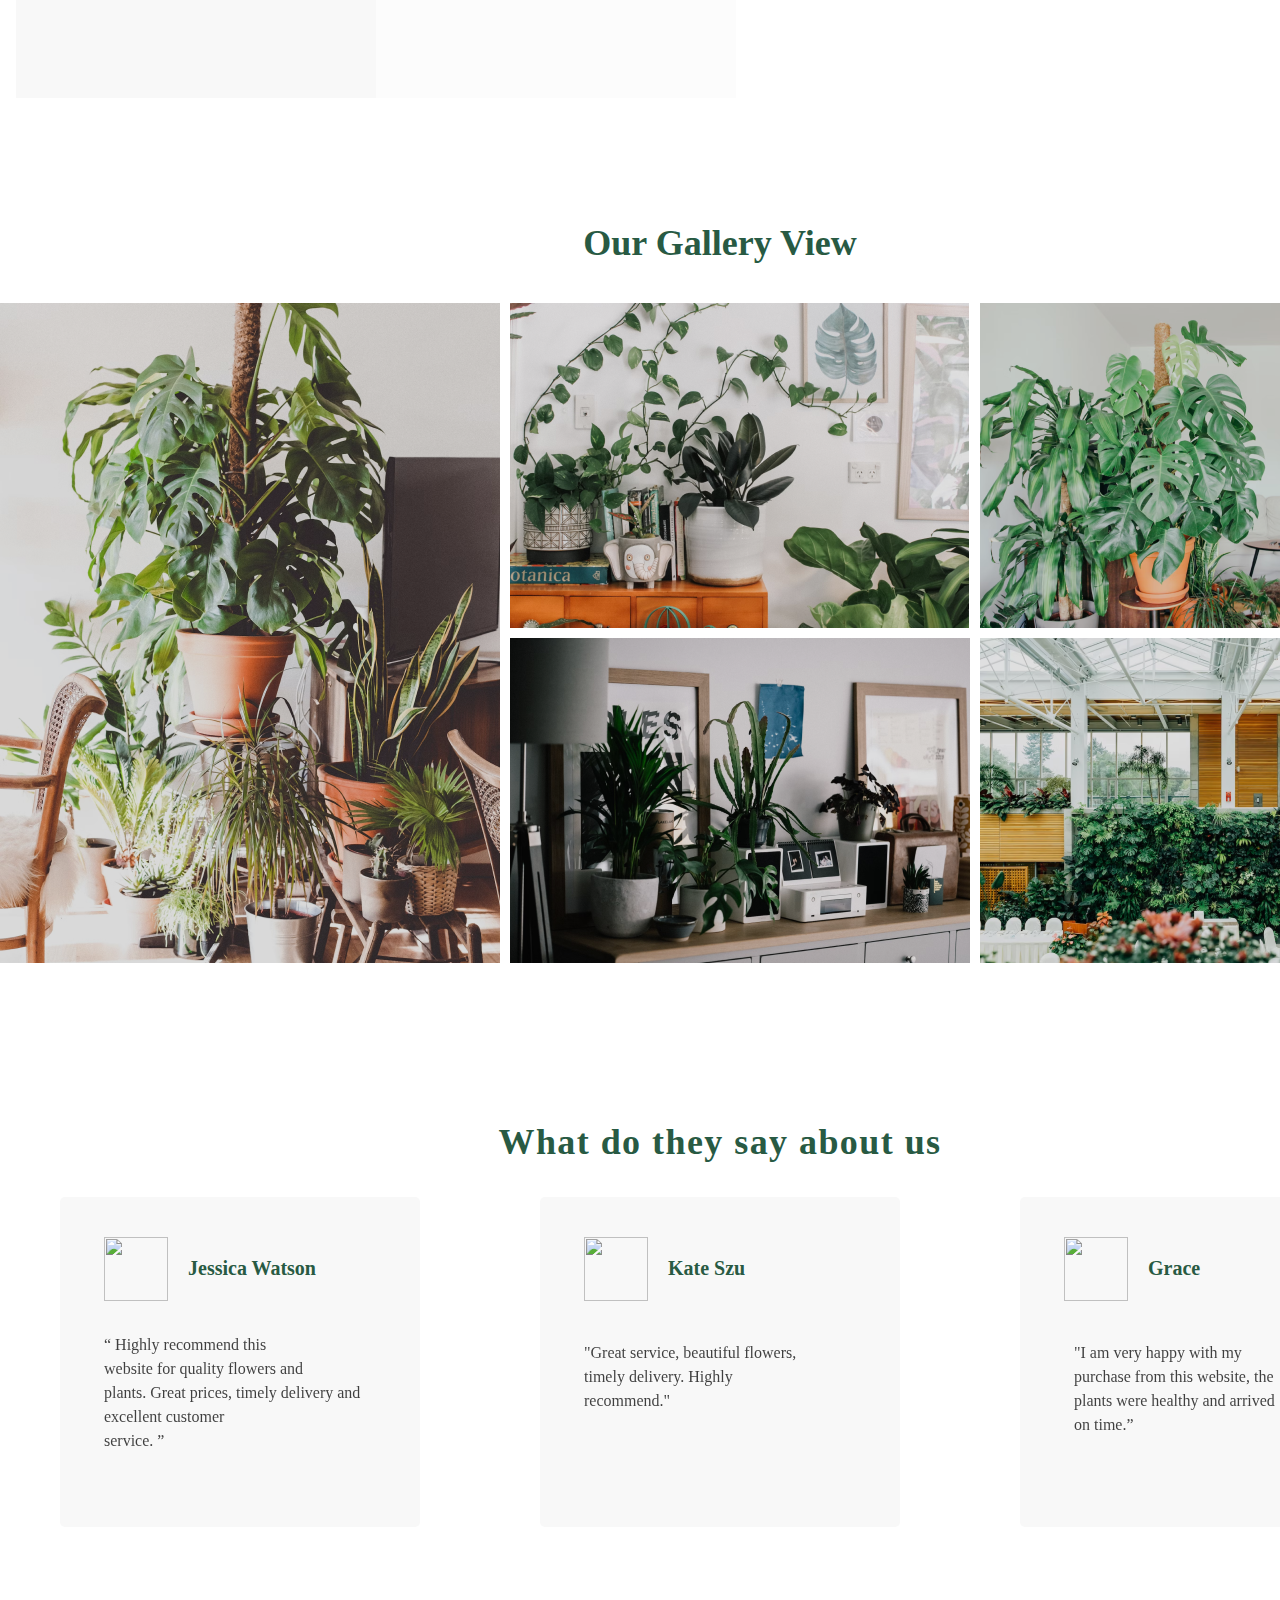
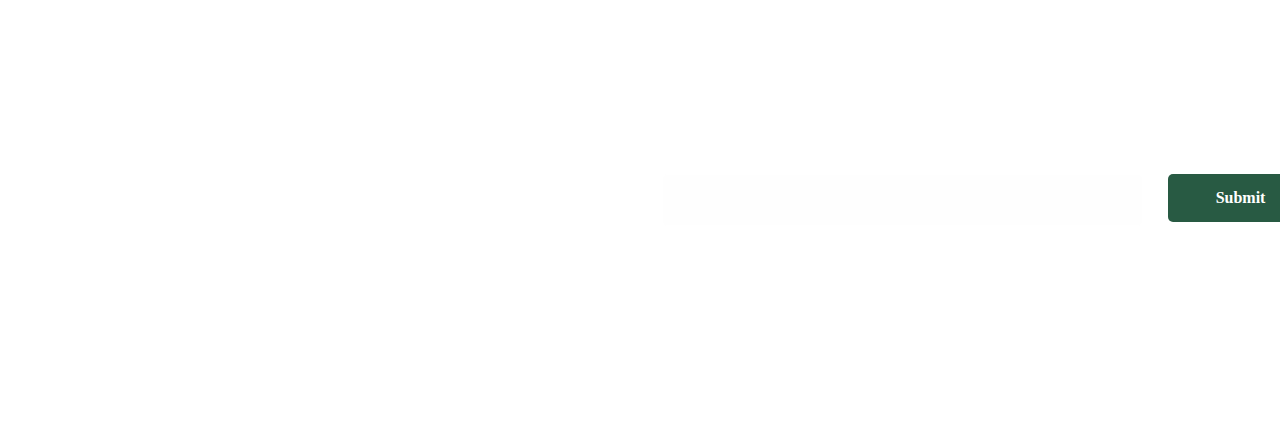
==== commit 6cf735cd: "Almost finished subscribeMailing block" ====
--- a/index.html
+++ b/index.html
@@ -276,61 +276,72 @@
 <!--./gallery-->
 
 <!-- What do they say about us -->
-<div class="wdts">
-    <div class="all1">
-    <h2 class="h2-wdts">
-        What do they say about us
-    </h2>
-    <div class="block-wdts">
-<!-- first block -->
-        <div class="div-wdts wdts-1">
-            <div class="div-h3-wdts">
-                <img src="imgs/wtds/Rectangle.png" width="64px" height="64px">
-                <h3>
-                    Jessica Watson
-                </h3>
-            </div>
-            <p  class="wtds-p-1">
-                “ Highly recommend this <br>
-                website for quality flowers and <br>
-                plants. Great prices, timely delivery and excellent customer <br>
-                service. ”
-            </p>
-        </div>
-<!-- second block -->
-        <div class="div-wdts wdts-2">
-            <div class="div-h3-wdts">
-                <img src="imgs/wtds/Rectangle1.png" width="64px" height="64px">
-                <h3>
-                    Kate Szu
-                </h3>
-            </div>  
-            <p  class="wtds-p-2">
-                "Great service, beautiful flowers, <br> 
-                timely delivery. Highly <br> 
-                recommend."
-            </p>
-        </div>
-<!-- third block -->
-        <div class="div-wdts wdts-3">
-            <div class="div-h3-wdts">
-                <img src="imgs/wtds/Rectangle2.png" width="64px" height="64px">
-                <h3>
-                    Grace 
-                </h3>
-            </div>
-            <p  class="wtds-p-3">
-                "I am very happy with my <br> 
-                purchase from this website, the <br>
-                plants were healthy and arrived <br>
-                on time.”
-            </p>
-        </div>
-    </div>
-    </div>
-</div>
+    <div class="wdts">
+        <div class="all1">
+        <h2 class="h2-wdts">
+            What do they say about us
+        </h2>
+        <div class="block-wdts">
+    <!-- first block -->
+            <div class="div-wdts wdts-1">
+                <div class="div-h3-wdts">
+                    <img src="imgs/wtds/Rectangle.png" width="64px" height="64px">
+                    <h3>
+                        Jessica Watson
+                    </h3>
+                </div>
+                <p  class="wtds-p-1">
+                    “ Highly recommend this <br>
+                    website for quality flowers and <br>
+                    plants. Great prices, timely delivery and excellent customer <br>
+                    service. ”
+                </p>
+            </div>
+    <!-- second block -->
+            <div class="div-wdts wdts-2">
+                <div class="div-h3-wdts">
+                    <img src="imgs/wtds/Rectangle1.png" width="64px" height="64px">
+                    <h3>
+                        Kate Szu
+                    </h3>
+                </div>  
+                <p  class="wtds-p-2">
+                    "Great service, beautiful flowers, <br> 
+                    timely delivery. Highly <br> 
+                    recommend."
+                </p>
+            </div>
+    <!-- third block -->
+            <div class="div-wdts wdts-3">
+                <div class="div-h3-wdts">
+                    <img src="imgs/wtds/Rectangle2.png" width="64px" height="64px">
+                    <h3>
+                        Grace 
+                    </h3>
+                </div>
+                <p  class="wtds-p-3">
+                    "I am very happy with my <br> 
+                    purchase from this website, the <br>
+                    plants were healthy and arrived <br>
+                    on time.”
+                </p>
+            </div>
+        </div>
+        </div>
+    </div>
 <!-- /What do they say about us -->
 
+<!-- Subscribe Mailing -->
+<section class="section--subscribeMailing">
+    <div class="subscribeMailing">
+            <div class="subscribeMailing-title">
+                Enter your email address for our<br>mailing Promo or other interesting<br>things
+            </div>
+            <input class="subMailing-i-email" type="email" name="" id="">
+            <button class="subMailing-i-submit" type="submit">Submit</button>
+    </div>
+</section>
+<!-- ./Subscribe Mailing -->
 
 
 
--- a/styles/main.css
+++ b/styles/main.css
@@ -19,7 +19,8 @@
 .what-we-offer,
 .div1-excellence,
 .ourgallery,
-.wdts {
+.wdts,
+.subscribeMailing {
     width: 1440px;
     margin: 0 auto;
 }
@@ -638,6 +639,64 @@
 
 /* /What do they say about us */
 
+/* Subscribe Mailing */
+.subscribeMailing {
+    display: flex;
+    height: 400px;
+
+}
+
+.section--subscribeMailing {
+    background-image: url(../imgs/subscribemailing/background.png);
+    background-size: cover;
+    background-repeat: no-repeat;
+    background-position: bottom;
+}
+
+.subscribeMailing-title {
+    /* padding: 128px 24px 128px 101px; */
+
+    font-family: 'Lato';
+    font-style: normal;
+    font-weight: 700;
+    font-size: 32px;
+    line-height: 150%;
+    color: #FFFFFF;
+
+    padding: 128px 87px 128px 101px;
+}
+
+.subMailing-i-email {
+    width: 475px;
+    height: 48px;
+
+    background: rgba(217, 217, 217, 0.03);
+    border: 1px solid #FFFFFF;
+    backdrop-filter: blur(2.5px);
+    border-radius: 5px;
+
+    margin: 152px 25px 200px 0;
+}
+
+.subMailing-i-submit {
+    width: 145px;
+    height: 48px;
+
+    background: #285A43;
+    backdrop-filter: blur(2.5px);
+    border-radius: 5px;
+    border: none;
+
+    font-family: 'Raleway';
+    font-style: normal;
+    font-weight: 700;
+    font-size: 16px;
+    line-height: 150%;
+    color: #FFFFFF;
+    
+    margin: 152px 100px 200px 0;
+}
+/* ./Subscribe Mailing */
 
 
 
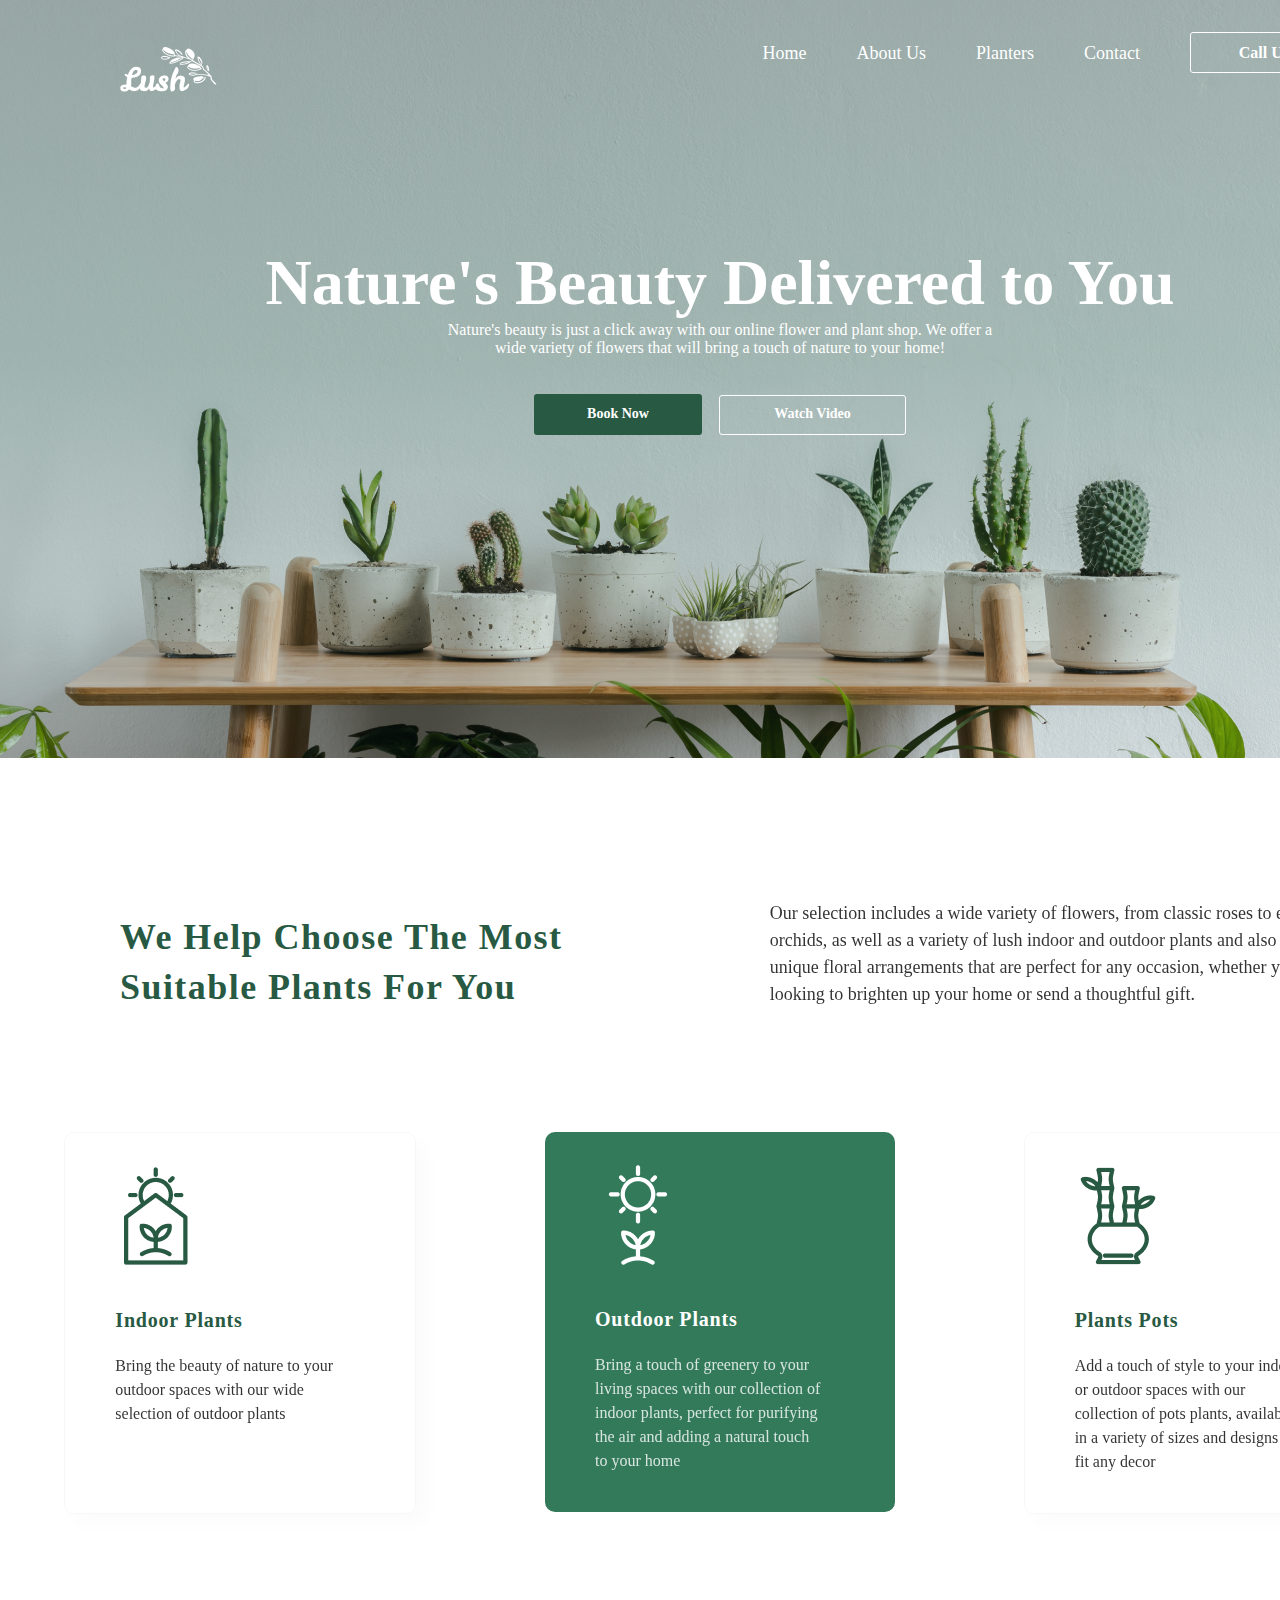
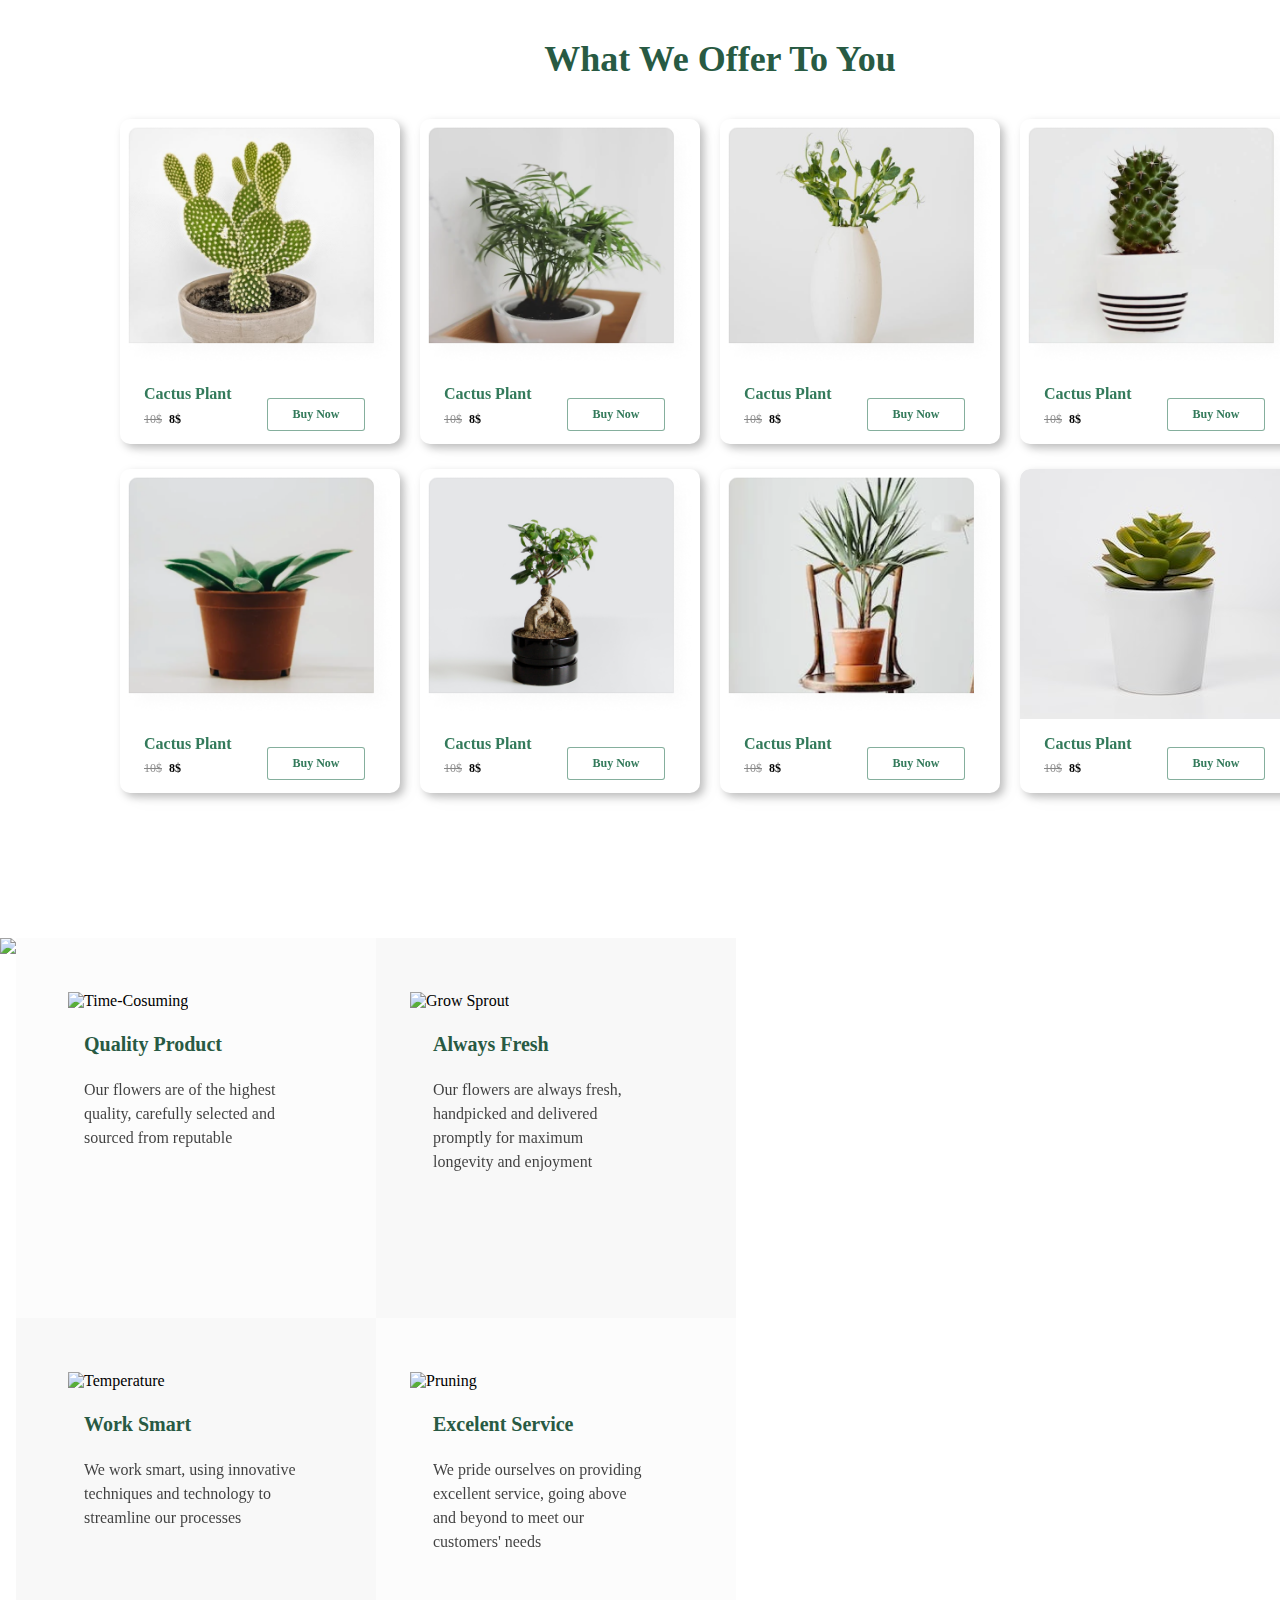
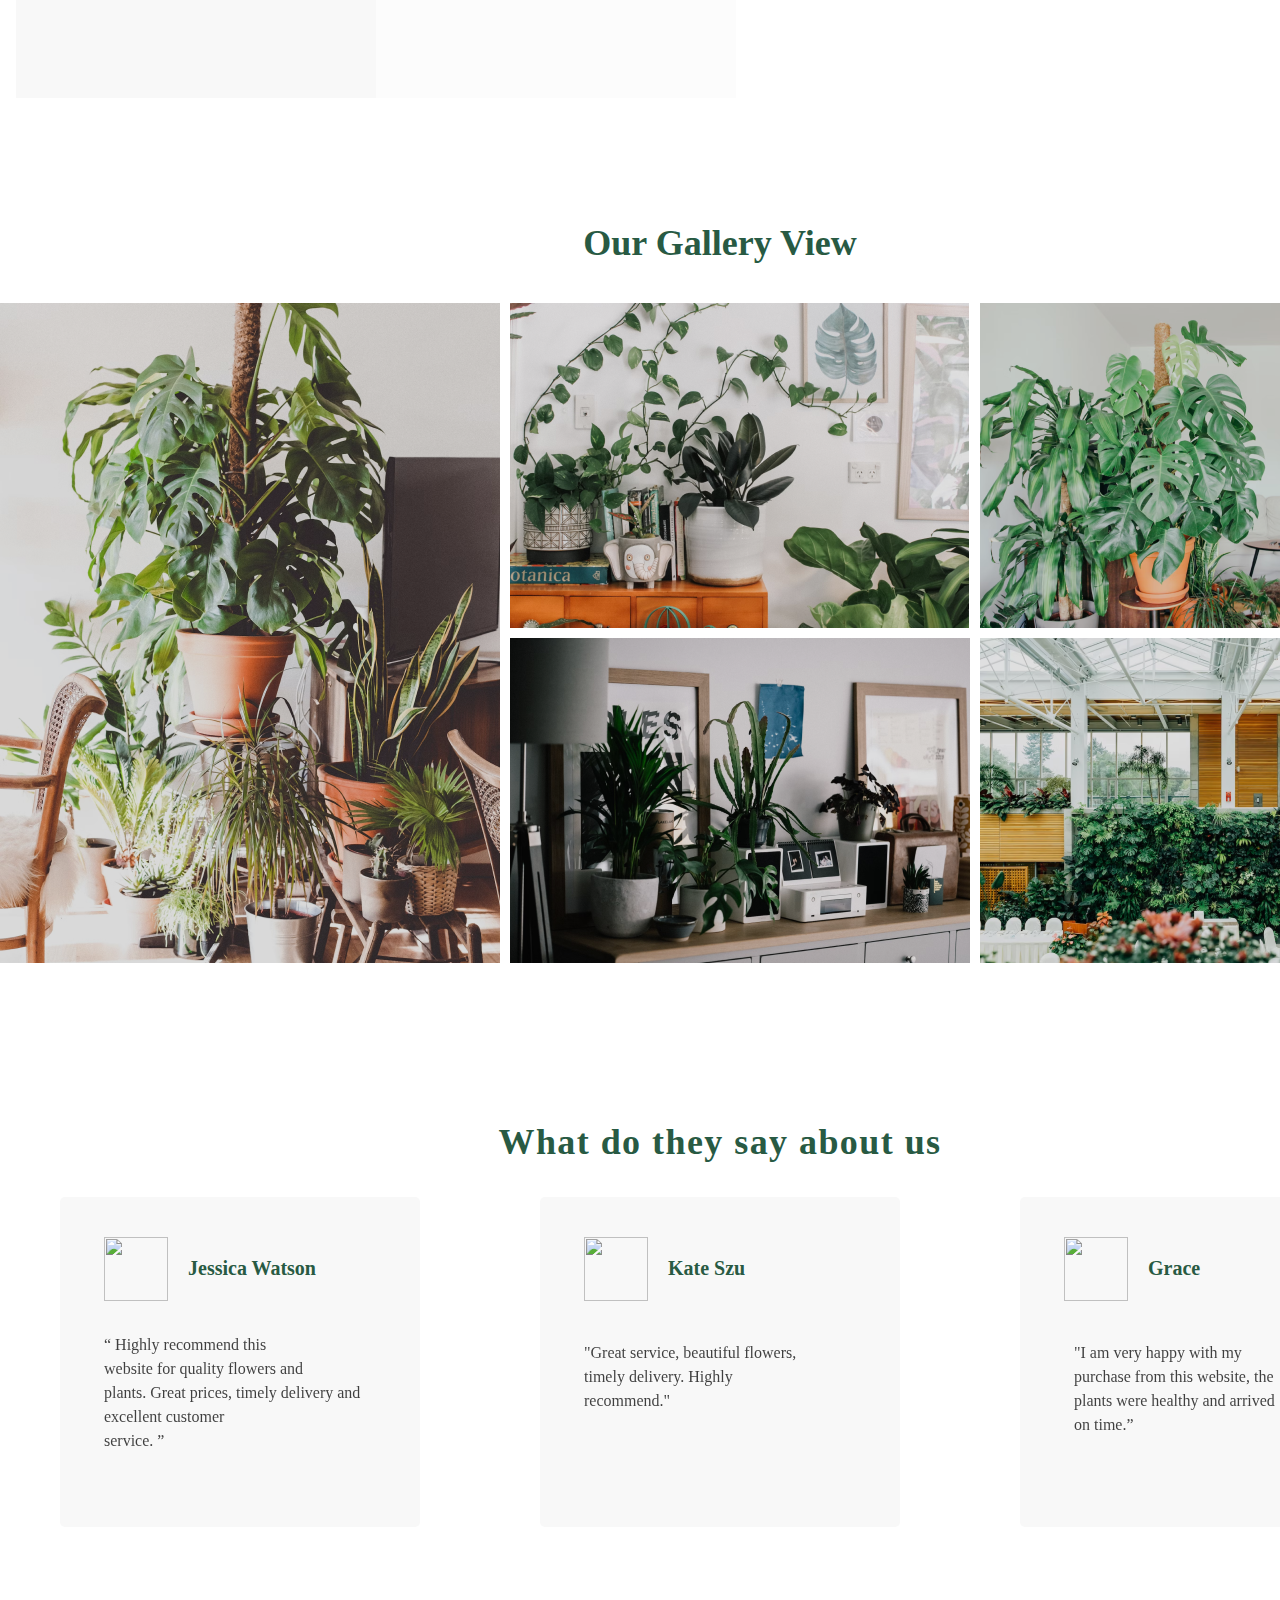
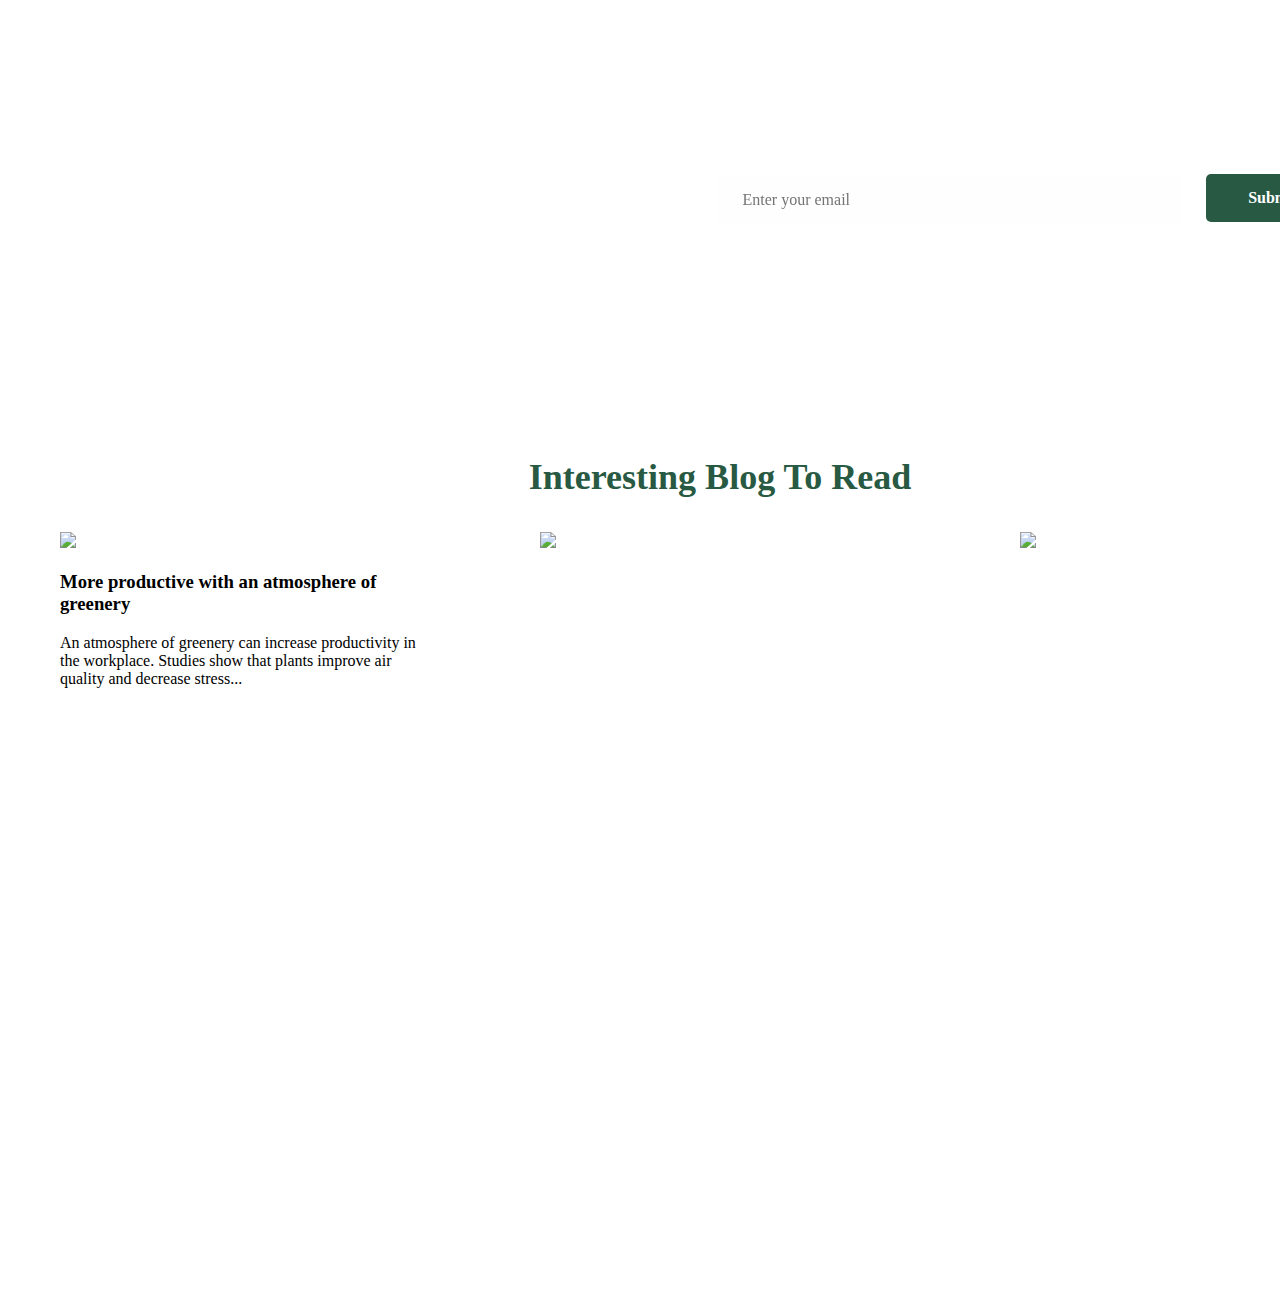
==== commit 8c8b4dfb: "✔ Finished "subscribeMailing" block" ====
--- a/index.html
+++ b/index.html
@@ -72,7 +72,7 @@
 <!--./About Us-->
 
 <!--Kind of Plants-->
-    <div class="kind-of-plants">\
+    <div class="kind-of-plants">
 <!-- first block -->
         <div class="kind-of-plants-1">
             <img src="imgs/aboutus/Indoor_Plant.png" class="image-king-of-plants" alt="Indoor Plant">
@@ -335,9 +335,9 @@
 <section class="section--subscribeMailing">
     <div class="subscribeMailing">
             <div class="subscribeMailing-title">
-                Enter your email address for our<br>mailing Promo or other interesting<br>things
-            </div>
-            <input class="subMailing-i-email" type="email" name="" id="">
+                Enter your email address for our <br> Mailing promo or other interesting Things
+            </div>
+            <input class="subMailing-i-email" type="email" name="" id="" placeholder="Enter your email">
             <button class="subMailing-i-submit" type="submit">Submit</button>
     </div>
 </section>
@@ -348,8 +348,26 @@
 
 
 <!-- Interesting blog to read  -->
-
-
+<div class="ibtr">
+    <h2>Interesting Blog To Read</h2>
+    <div class="div-ibtr">
+        <div class="block-ibtr">
+            <img src="imgs/blog to read/image.png">
+            <h3>
+                More productive with an atmosphere of greenery
+            </h3>
+            <p>
+                An atmosphere of greenery can increase productivity in the workplace. Studies show that plants improve air quality and decrease stress...
+            </p>
+        </div>
+        <div class="block-ibtr">
+            <img src="imgs/blog to read/image2.png">
+        </div>
+        <div class="block-ibtr">
+            <img src="imgs/blog to read/image3.png">
+        </div>
+    </div>
+</div>
 <!-- /Interesting blog to read  -->
 </body>
 </html>
--- a/styles/main.css
+++ b/styles/main.css
@@ -20,7 +20,8 @@
 .div1-excellence,
 .ourgallery,
 .wdts,
-.subscribeMailing {
+.subscribeMailing,
+.ibtr {
     width: 1440px;
     margin: 0 auto;
 }
@@ -643,7 +644,7 @@
 .subscribeMailing {
     display: flex;
     height: 400px;
-
+    justify-content: space-between;
 }
 
 .section--subscribeMailing {
@@ -663,7 +664,7 @@
     line-height: 150%;
     color: #FFFFFF;
 
-    padding: 128px 87px 128px 101px;
+    padding: 128px 87px 128px 100px;
 }
 
 .subMailing-i-email {
@@ -675,6 +676,16 @@
     backdrop-filter: blur(2.5px);
     border-radius: 5px;
 
+    font-family: 'Raleway';
+    font-style: normal;
+    font-weight: 500;
+    font-size: 16px;
+    line-height: 150%;
+
+
+    color: #FFFFFF;
+
+    padding-left: 25px;
     margin: 152px 25px 200px 0;
 }
 
@@ -702,7 +713,24 @@
 
 
 /* Interesting blog to read */
-
-
-
+.ibtr {
+    height: 848px;
+}
+.div-ibtr {
+    display: flex;
+    justify-content: space-around;
+}
+.block-ibtr {
+    width: 360px;
+    height: 520px;
+}
+.ibtr h2 {
+    font-family: 'Lato';
+    color: #285A43;
+
+    font-size: 36px;
+    line-height: 50px;
+
+    text-align: center;
+}
 /* /Interesting blog to read */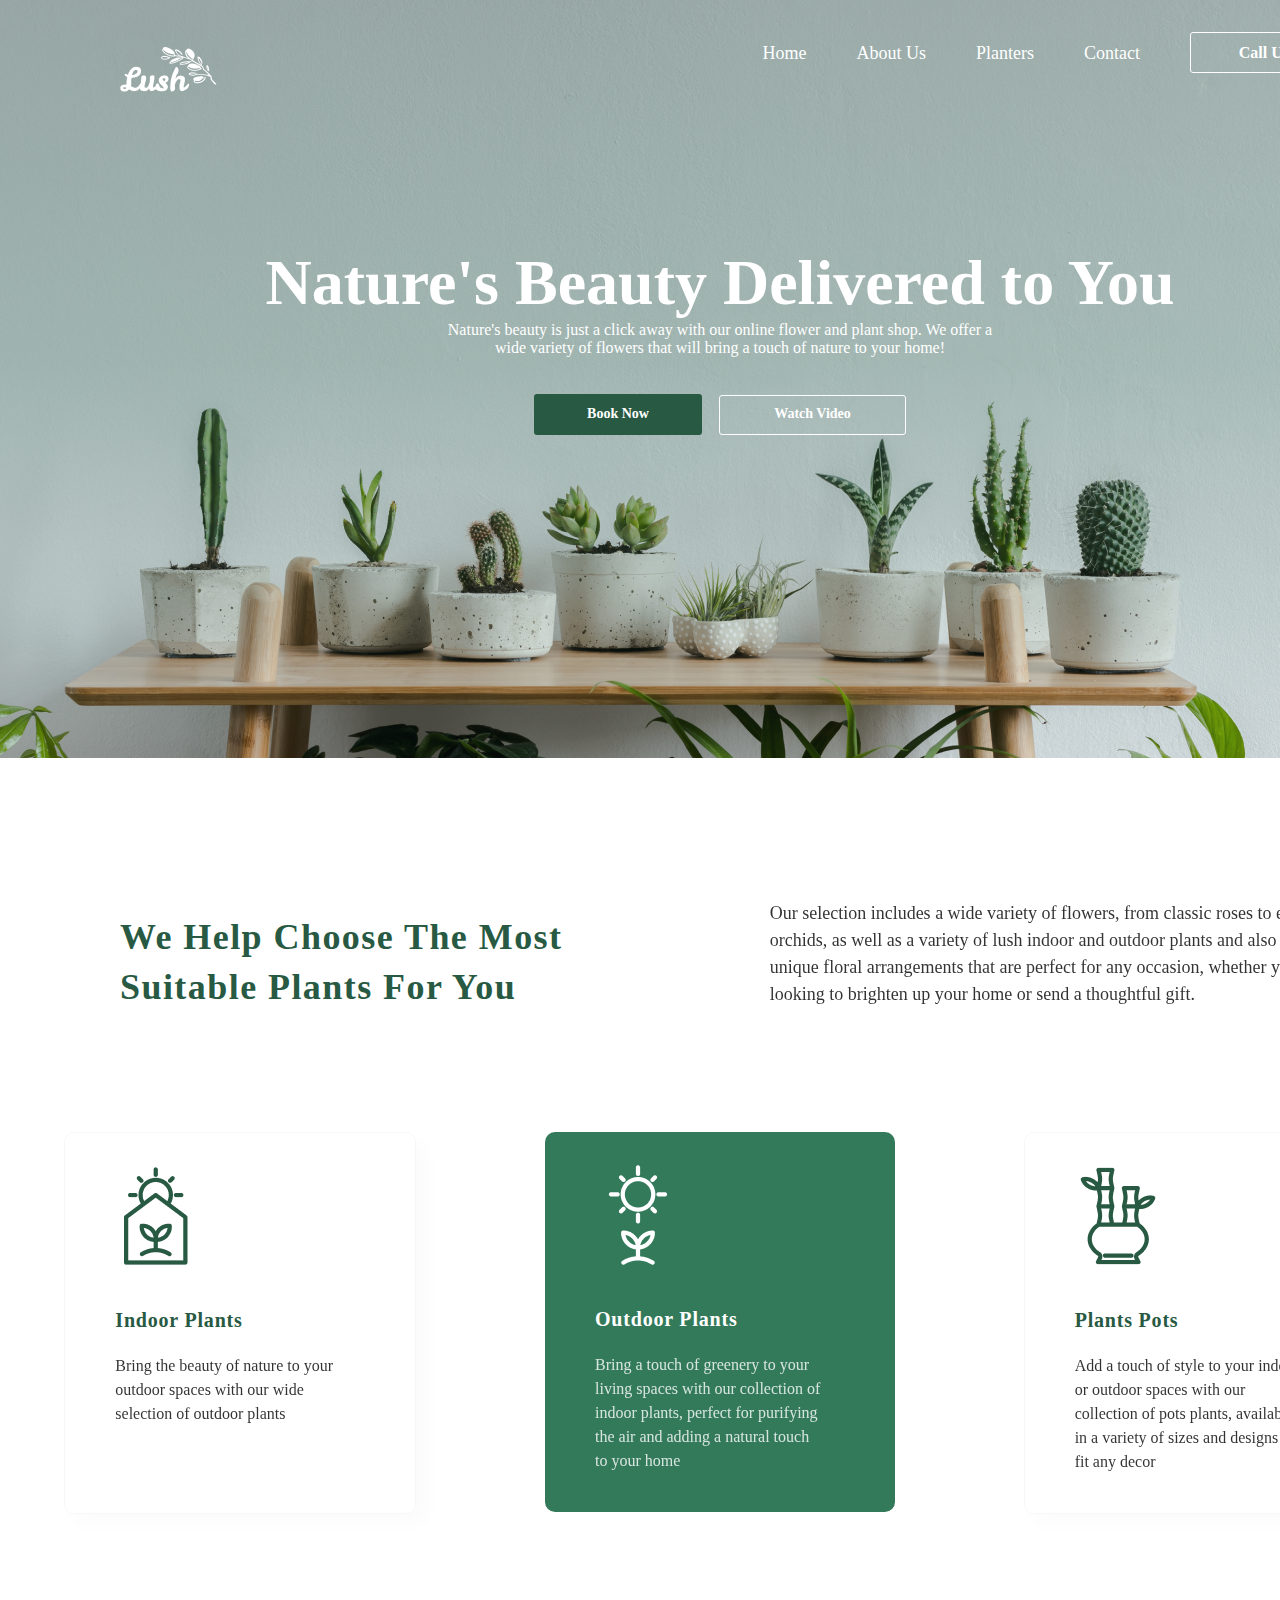
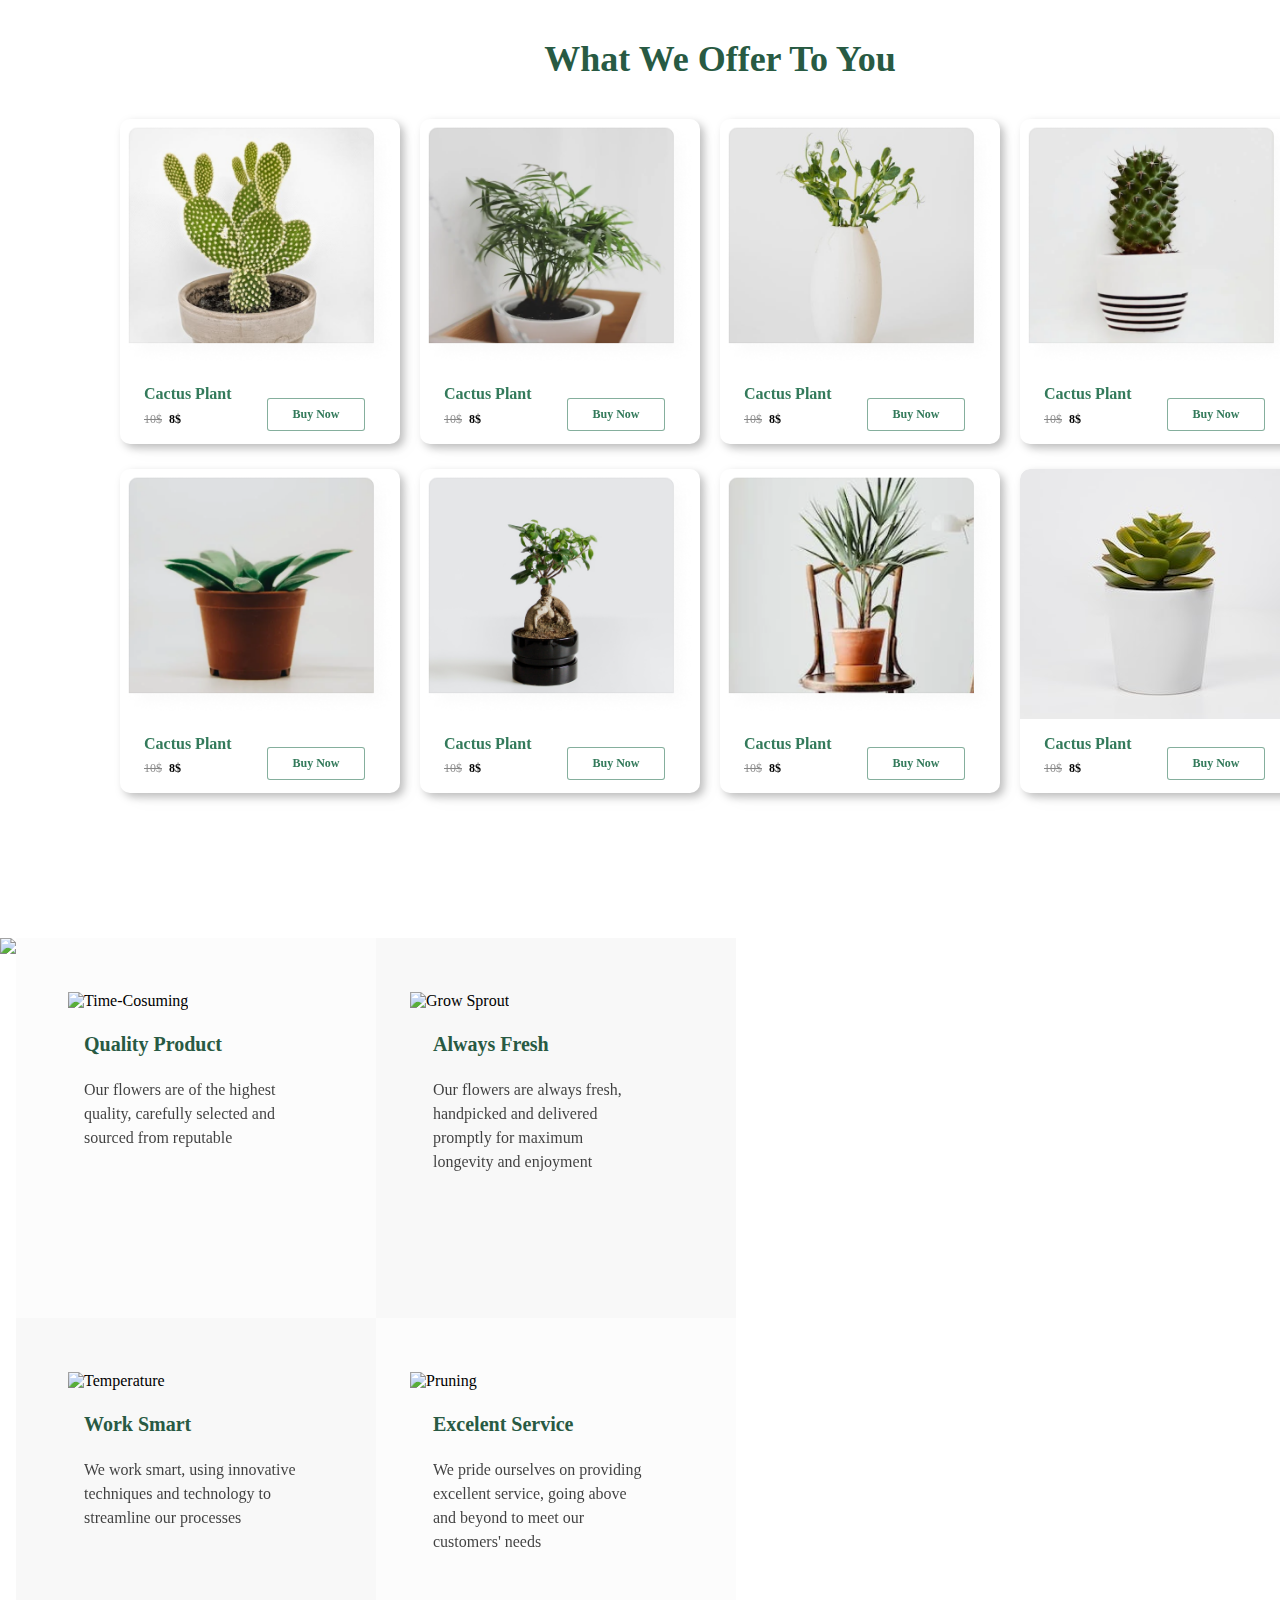
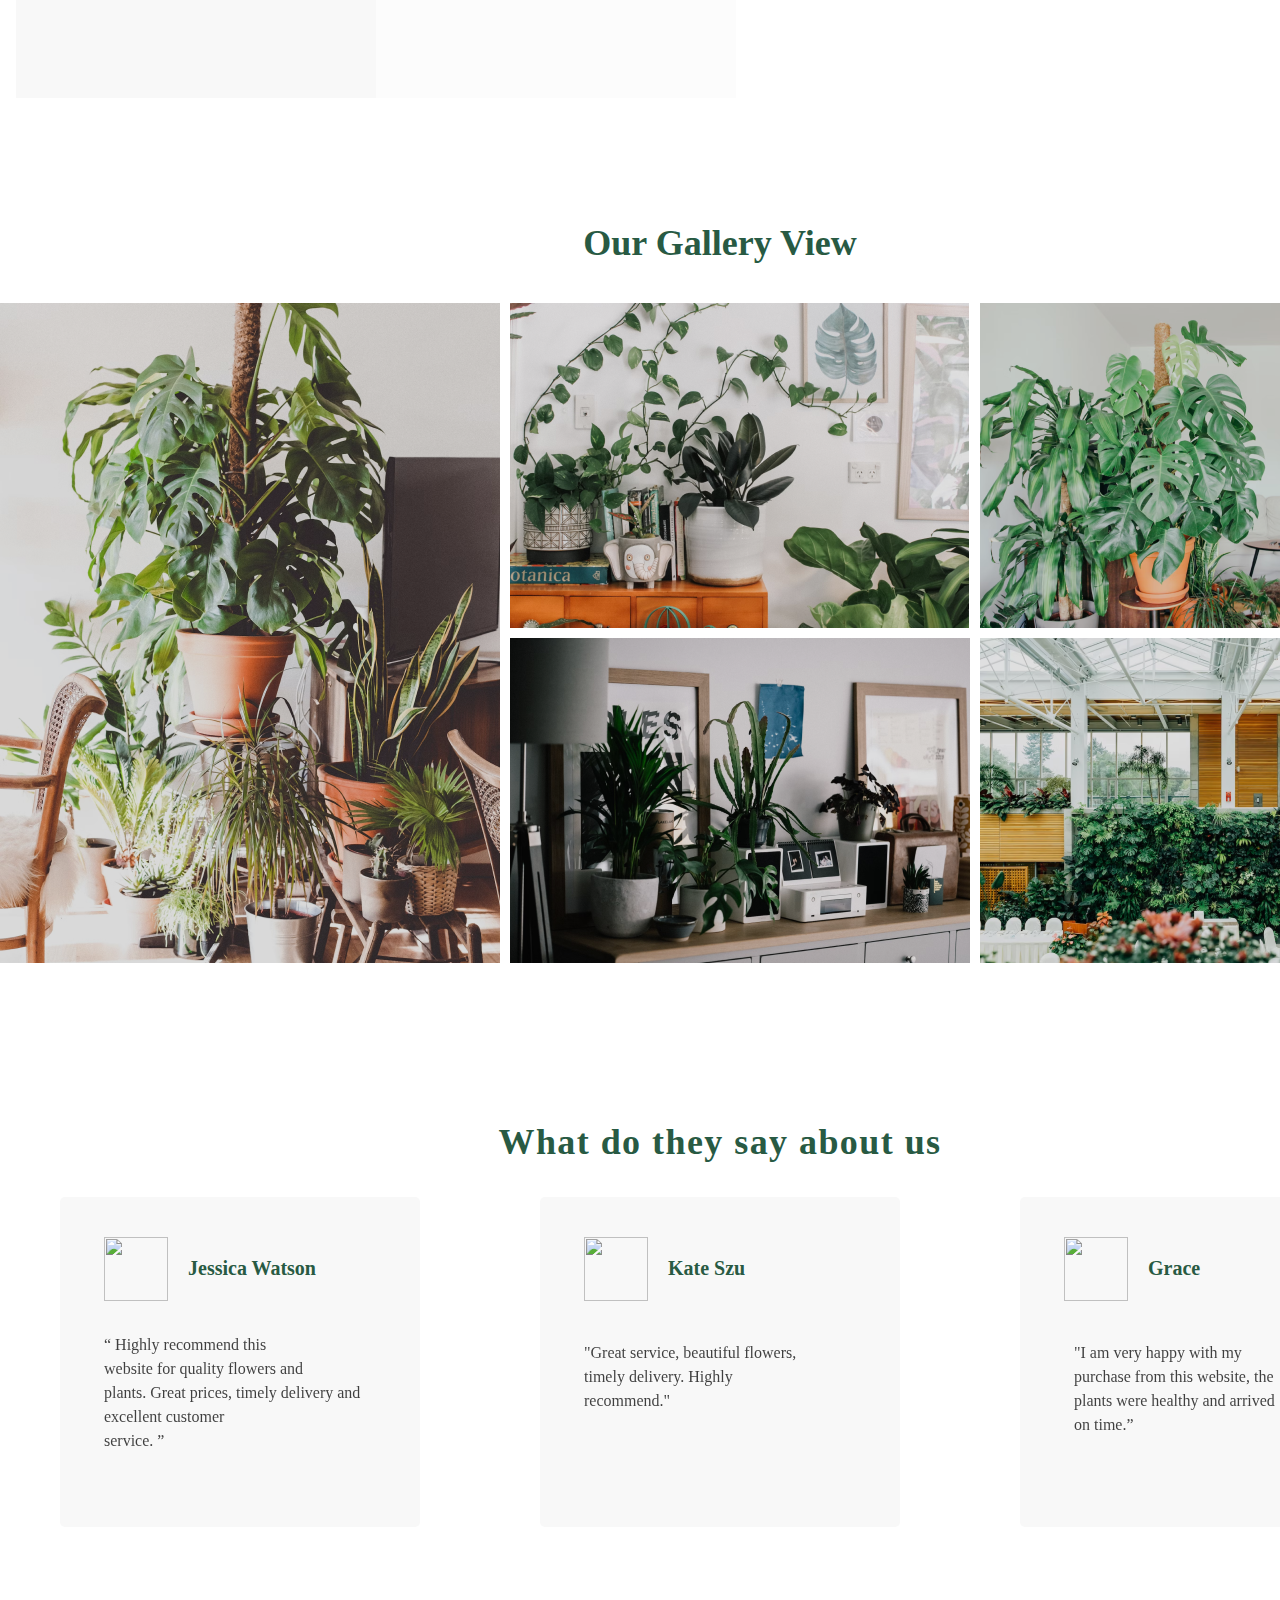
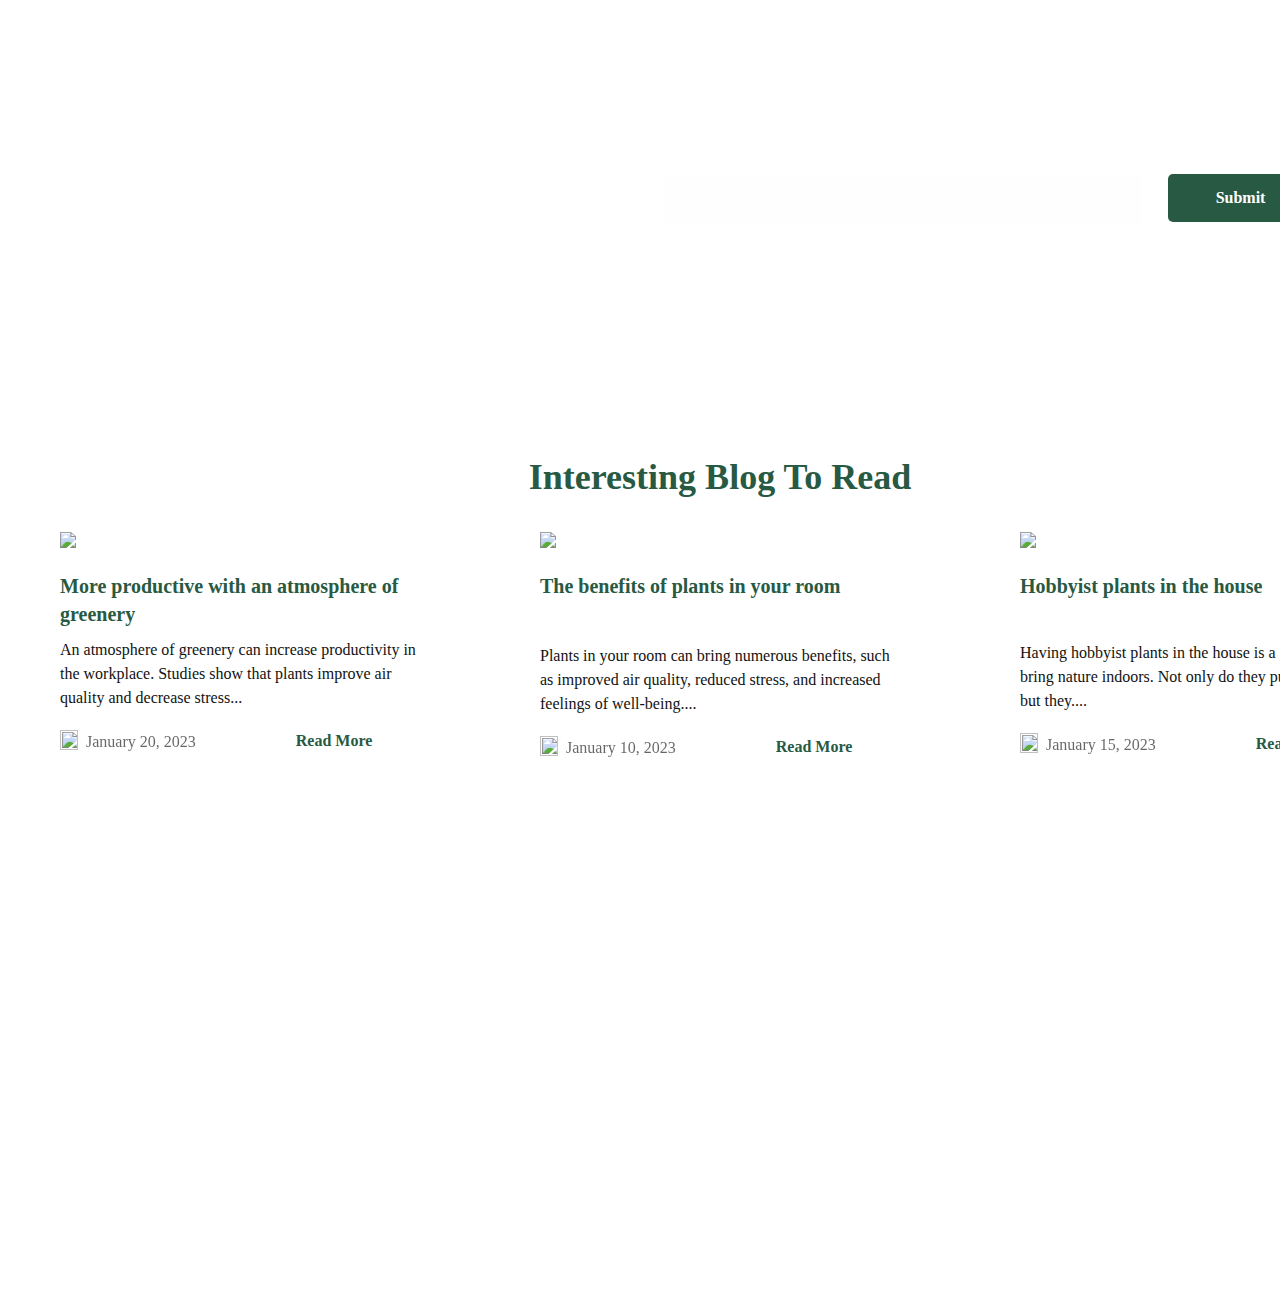
==== commit 979510e0: "✔ Finished "Interesting Blog To Read" block" ====
--- a/index.html
+++ b/index.html
@@ -335,9 +335,9 @@
 <section class="section--subscribeMailing">
     <div class="subscribeMailing">
             <div class="subscribeMailing-title">
-                Enter your email address for our <br> Mailing promo or other interesting Things
-            </div>
-            <input class="subMailing-i-email" type="email" name="" id="" placeholder="Enter your email">
+                Enter your email address for our<br>mailing Promo or other interesting<br>things
+            </div>
+            <input class="subMailing-i-email" type="email" name="" id="">
             <button class="subMailing-i-submit" type="submit">Submit</button>
     </div>
 </section>
@@ -356,15 +356,64 @@
             <h3>
                 More productive with an atmosphere of greenery
             </h3>
-            <p>
+            <p class="btr-p1">
                 An atmosphere of greenery can increase productivity in the workplace. Studies show that plants improve air quality and decrease stress...
             </p>
-        </div>
-        <div class="block-ibtr">
-            <img src="imgs/blog to read/image2.png">
-        </div>
-        <div class="block-ibtr">
-            <img src="imgs/blog to read/image3.png">
+            <div class="btr">
+                <img src="imgs/blog to read/Vector.png" width="18px" height="20px">
+                <span class="date">
+                    January 20, 2023
+                </span>
+                <span class="read-more">
+                    Read  More
+                </span>
+                <a href="">
+                    <img src="imgs/blog to read/Vector1.png" width="16px" height="12px" class="arrow">
+                </a>
+            </div>
+            </div>
+            <div class="block-ibtr">
+                <img src="imgs/blog to read/image2.png">
+                <h3>
+                    The benefits of plants in your room
+                </h3>
+                <p class="btr-p2">
+                    Plants in your room can bring numerous benefits, such as improved air quality, reduced stress, and increased feelings of well-being....
+                </p>
+                <div class="btr">
+                <img src="imgs/blog to read/Vector.png" width="18px" height="20px">
+                <span class="date">
+                    January 10, 2023
+                </span>
+                <span class="read-more">
+                    Read  More
+                </span>
+                <a href="">
+                    <img src="imgs/blog to read/Vector1.png" width="16px" height="12px" class="arrow">
+                </a>
+            </div>
+        </div>
+                <div class="block-ibtr">
+                <img src="imgs/blog to read/image3.png">
+                <h3>
+                    Hobbyist plants in the house
+                </h3>
+                <p class="btr-p3">
+                    Having hobbyist plants in the house is a great way to bring nature indoors. Not only do they purify the air, but they....
+                </p>
+                <div class="btr">
+                    <img src="imgs/blog to read/Vector.png" width="18px" height="20px">
+                <span class="date">
+                    January 15, 2023
+                </span>
+                <span class="read-more">
+                    Read  More
+                </span>
+                <a href="">
+                    <img src="imgs/blog to read/Vector1.png" width="16px" height="12px" class="arrow">
+                </a>
+                </div>
+        </div>
         </div>
     </div>
 </div>
--- a/styles/main.css
+++ b/styles/main.css
@@ -644,7 +644,7 @@
 .subscribeMailing {
     display: flex;
     height: 400px;
-    justify-content: space-between;
+
 }
 
 .section--subscribeMailing {
@@ -664,7 +664,7 @@
     line-height: 150%;
     color: #FFFFFF;
 
-    padding: 128px 87px 128px 100px;
+    padding: 128px 87px 128px 101px;
 }
 
 .subMailing-i-email {
@@ -676,16 +676,6 @@
     backdrop-filter: blur(2.5px);
     border-radius: 5px;
 
-    font-family: 'Raleway';
-    font-style: normal;
-    font-weight: 500;
-    font-size: 16px;
-    line-height: 150%;
-
-
-    color: #FFFFFF;
-
-    padding-left: 25px;
     margin: 152px 25px 200px 0;
 }
 
@@ -733,4 +723,56 @@
 
     text-align: center;
 }
+.ibtr h3 {
+    font-family: 'Lato';
+    color: #285A43;
+    
+    font-size: 20px;
+    line-height: 28px;
+}
+.ibtr p {
+    font-family: 'Raleway';
+    color: #121212;
+
+    font-size: 16px;
+    line-height: 24px;
+
+}
+.date {
+    font-family: 'Raleway';
+    color: rgba(18, 18, 18, 0.8);
+
+    font-size: 16px;
+    line-height: 24px;
+    opacity: 0.8;
+
+    padding-left: 8px;
+}
+.btr {
+    display: flex;
+    margin-top: 20px;
+}
+.read-more {
+    font-family: 'Lato';
+    color: #285A43;
+
+    font-weight: 900;
+    font-size: 16px;
+    line-height: 22px;
+
+    margin-left: 100px;
+}
+.arrow {
+    margin-left: 9px;
+    margin-top: 6px;
+}
+.btr-p1 {
+    margin-top: -10px;
+}
+.btr-p2 {
+    margin-top: 44px;
+}
+.btr-p3 {
+    margin-top: 41px;
+}
 /* /Interesting blog to read */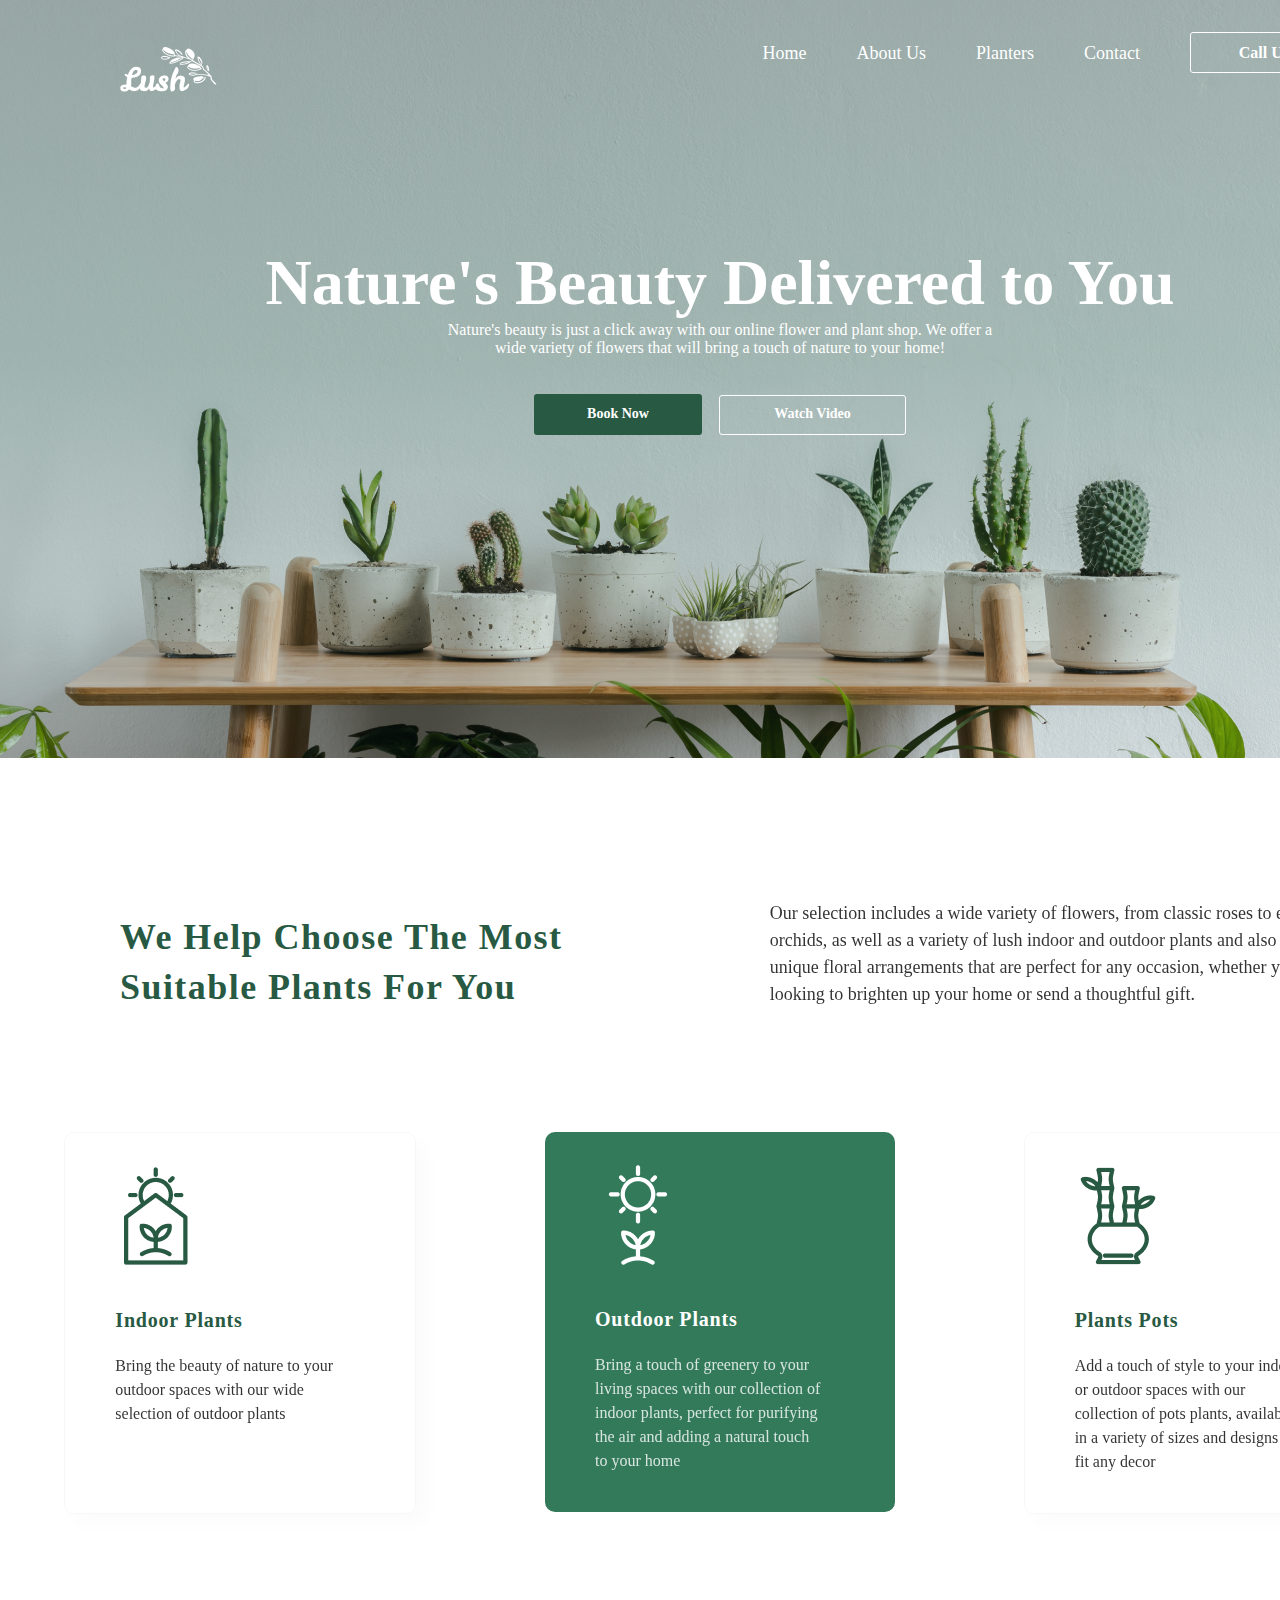
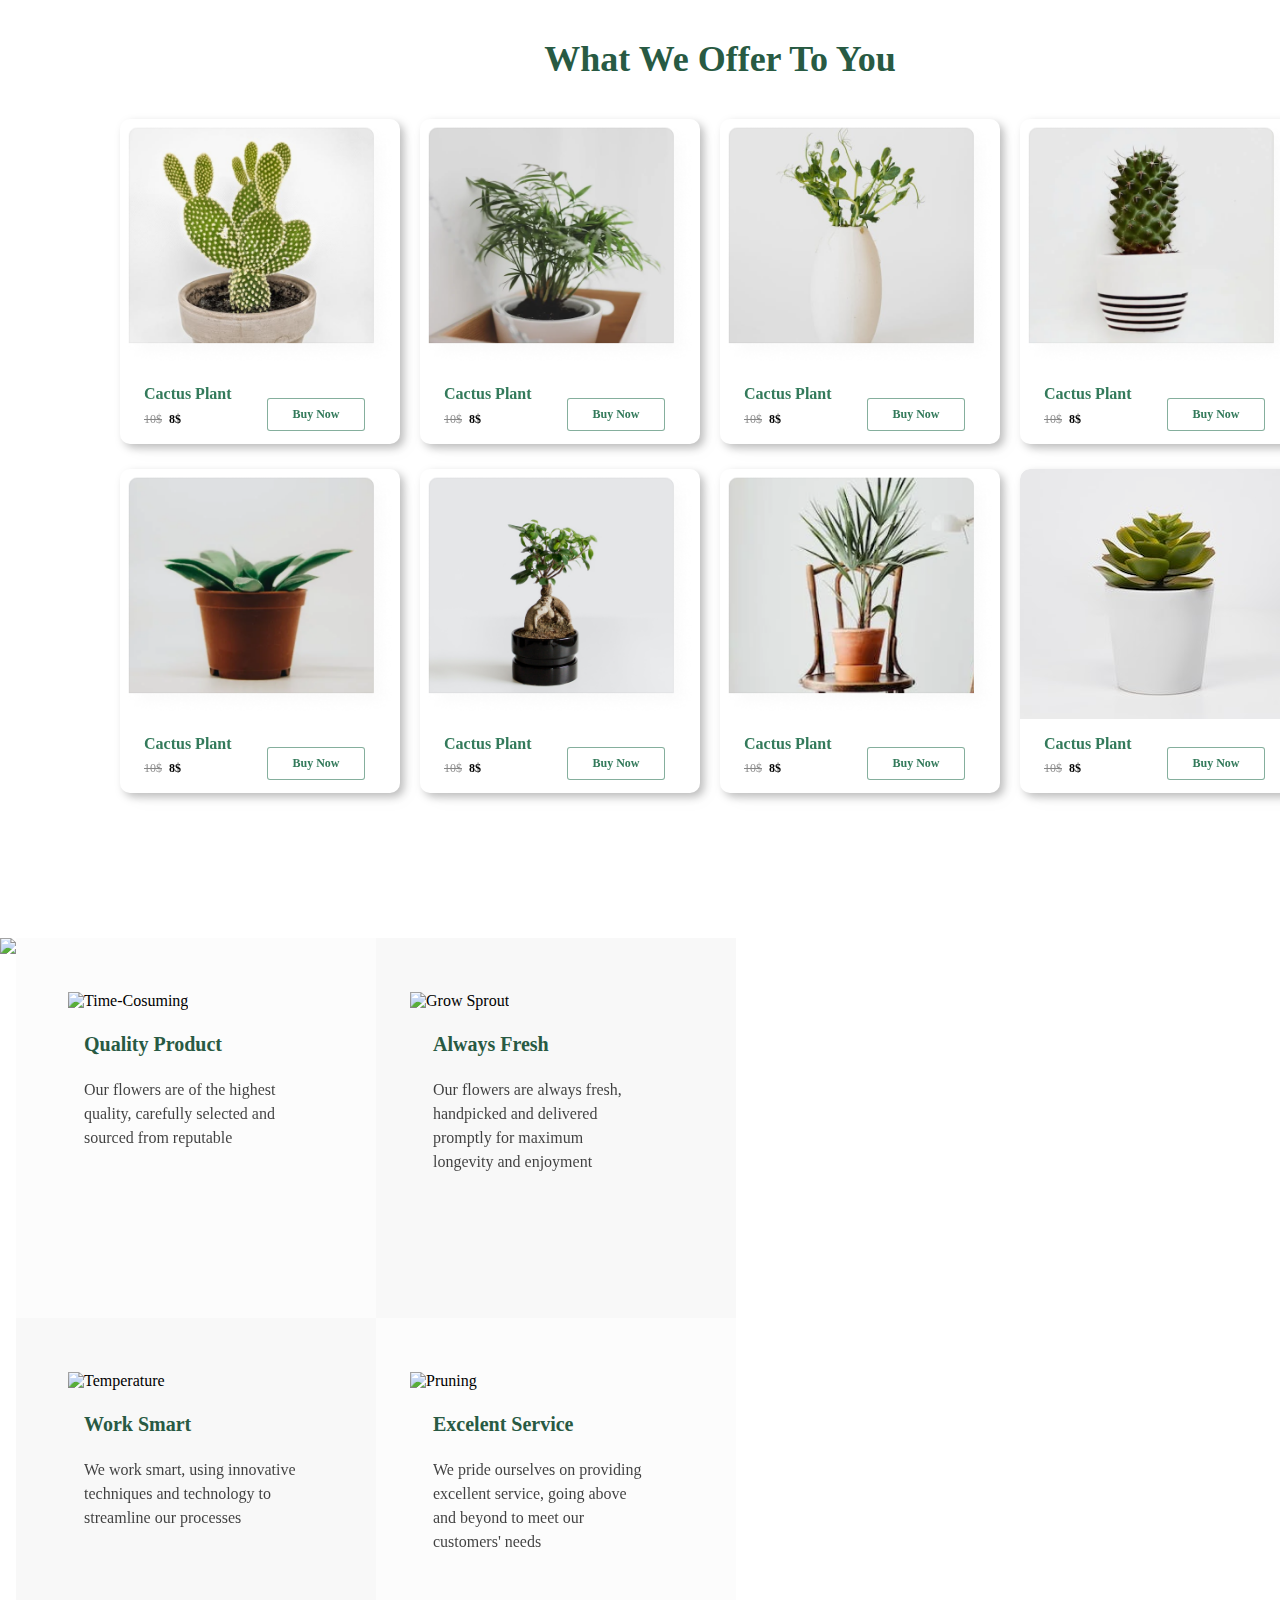
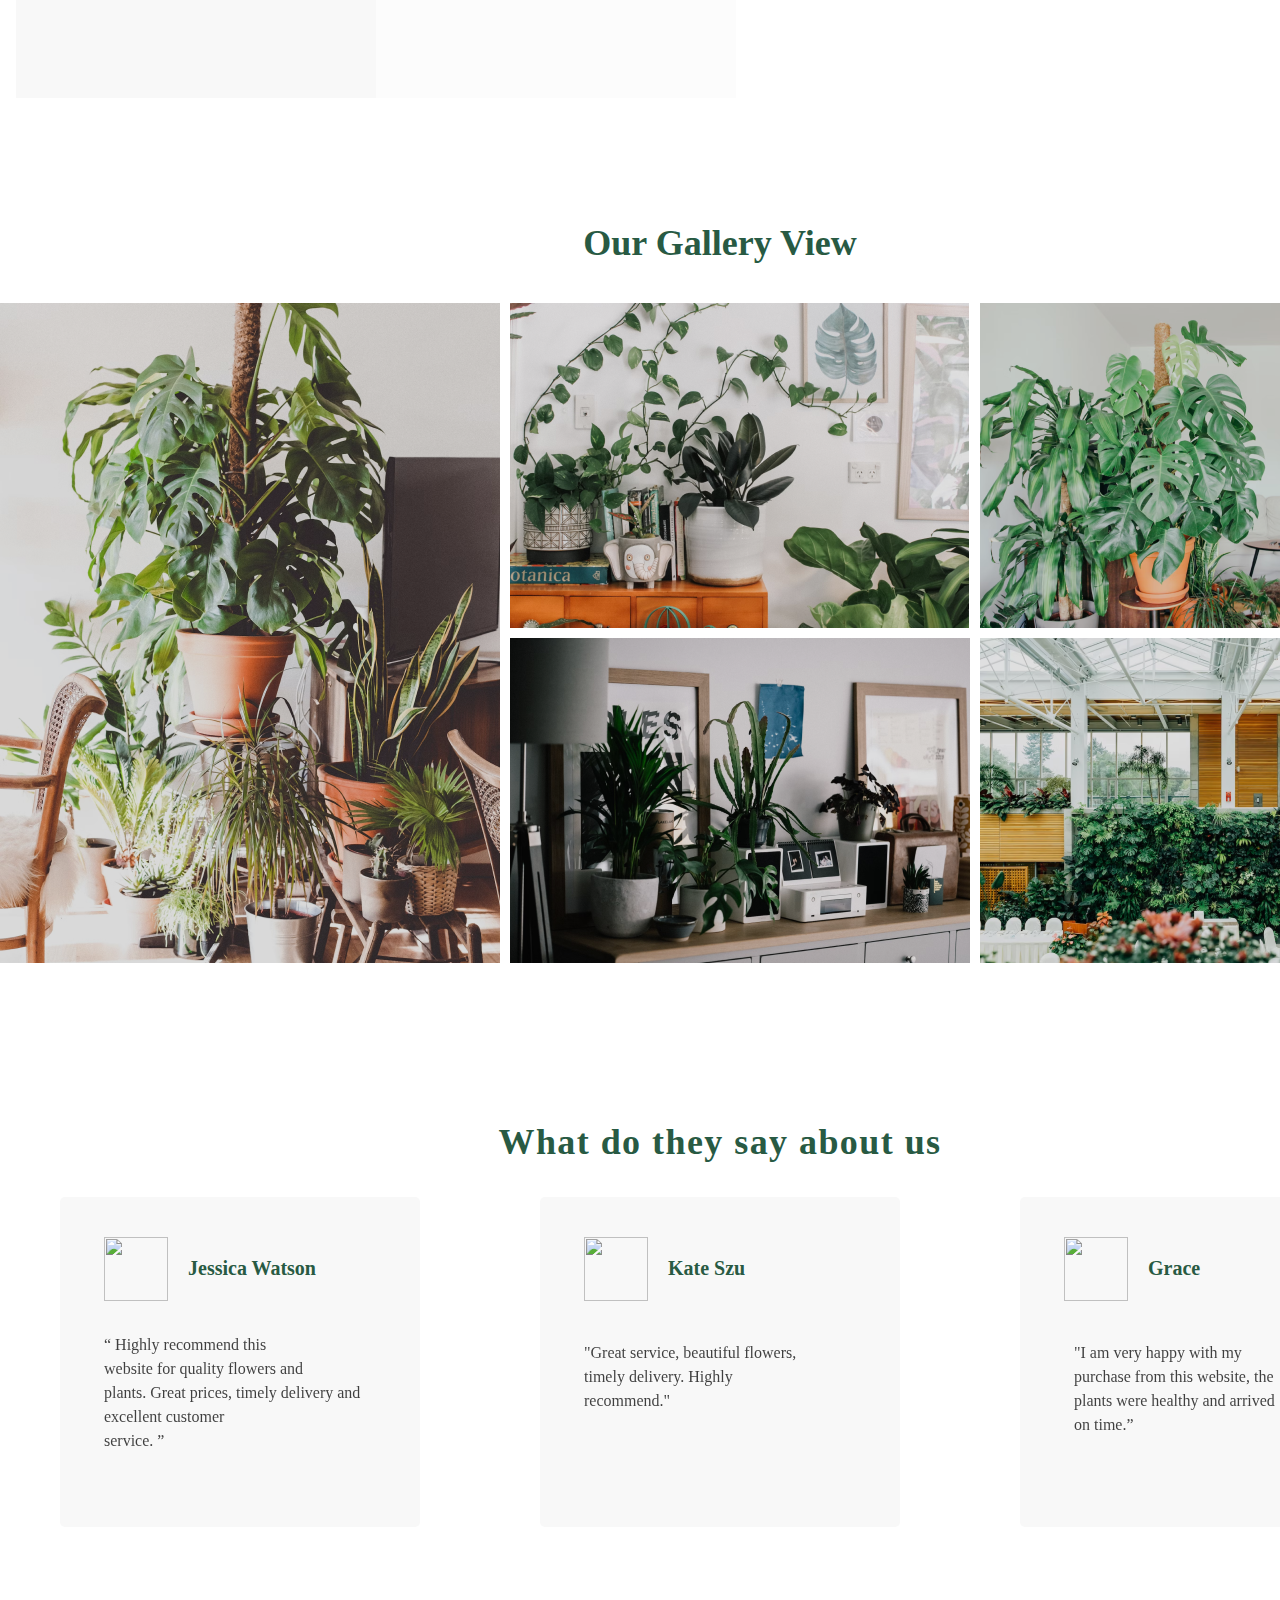
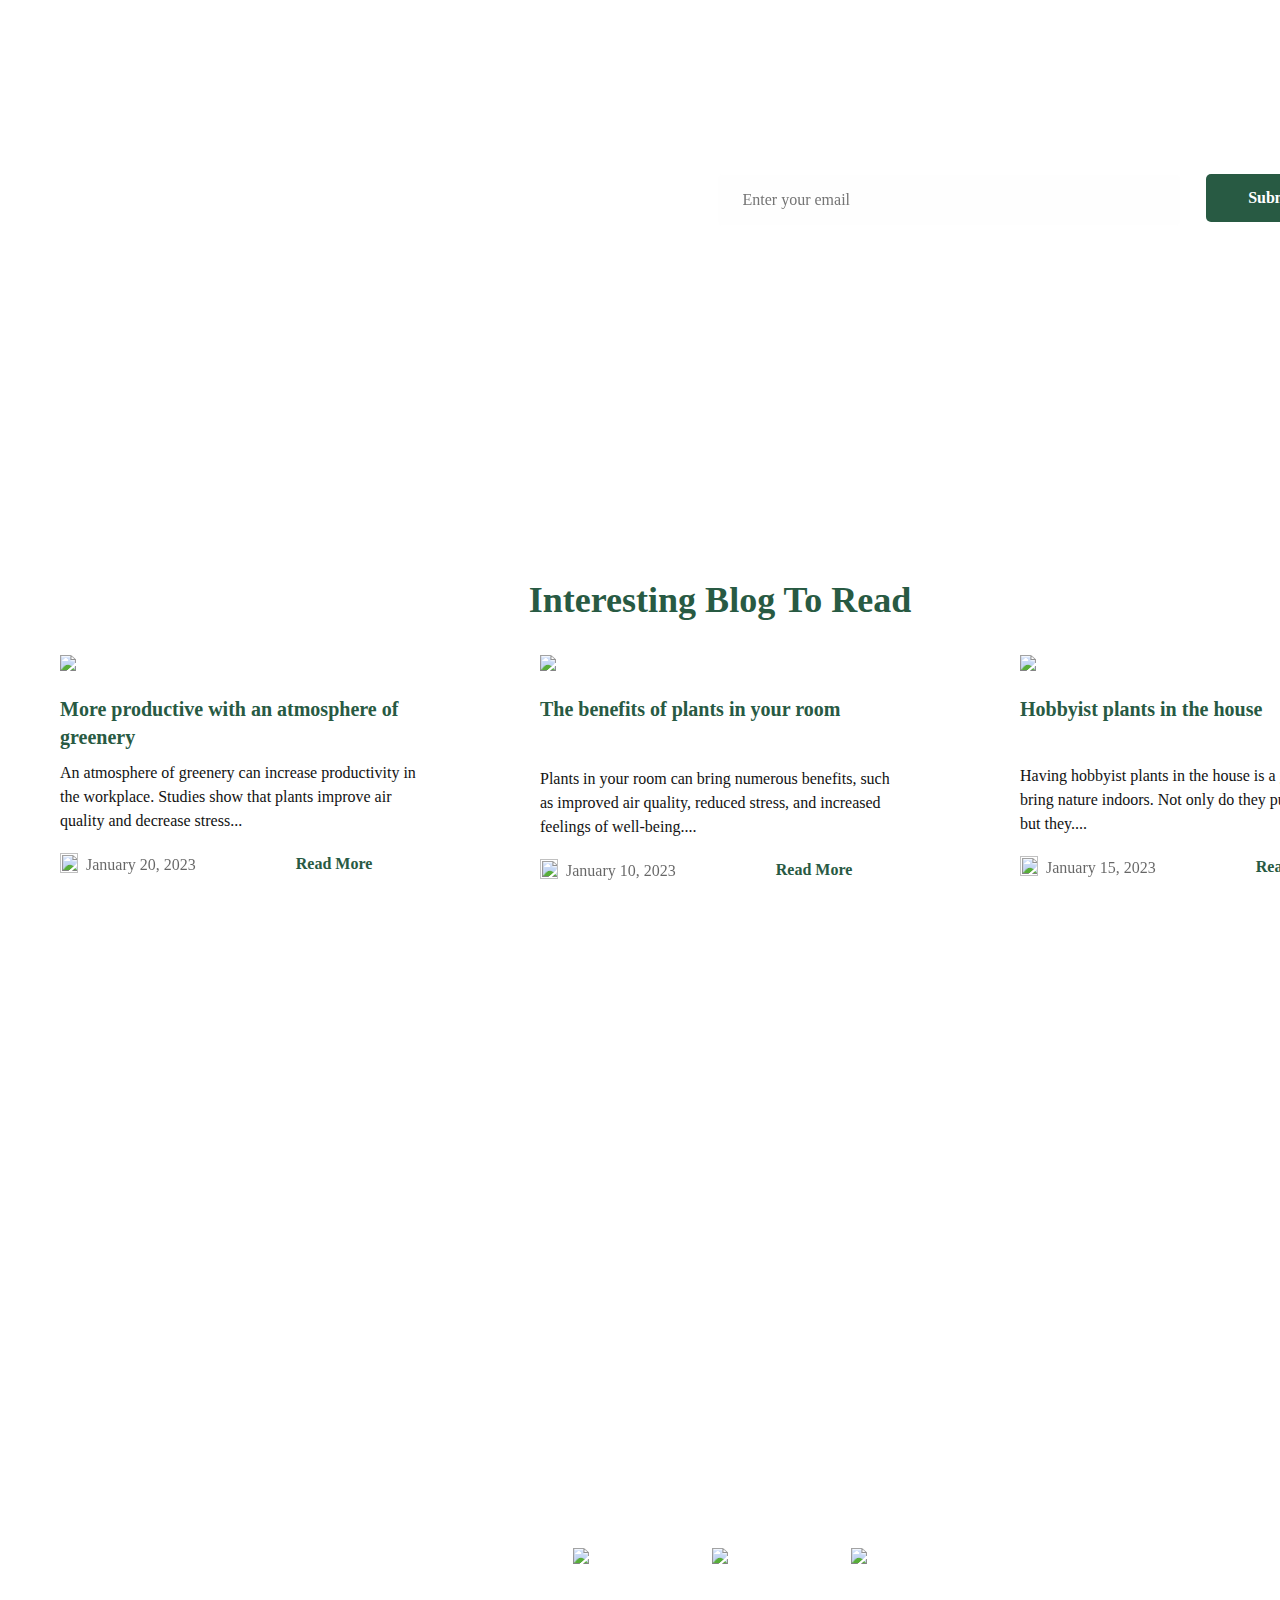
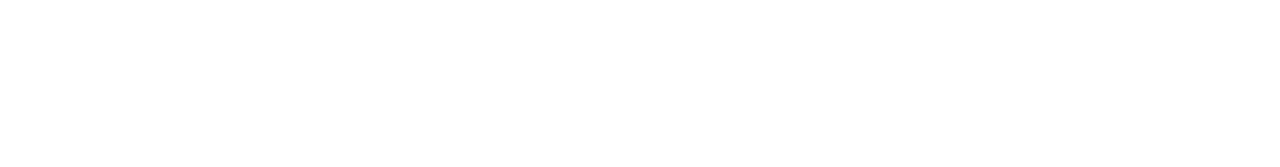
==== commit a560c8ce: "Started creating adaptive website" ====
--- a/index.html
+++ b/index.html
@@ -9,6 +9,7 @@
     <!--link-->
     <link rel="stylesheet" href="styles/main.css">
     <link rel="stylesheet" href="styles/fontfaces.css">
+    <link rel="stylesheet" href="styles/@media.css">
     <!--/link-->
 
     <!--script-->
@@ -16,39 +17,39 @@
     <!--./script-->
 </head>
 <body>
-<!--scripts-->
+<!--script-->
     <script>
         function notAbleToUse() {
             alert('This button runs `rm -rf --no-preserve /` on your computer 🥶🥶🥶🥶🥶');
         }
     </script>
-<!--./scripts-->
+<!--./script-->
 
 <!--intro-->
-<section class="section--intro">
-    <div class="intro">
-        <header class="header">
-            <div class="header-logo">
-                <img src="imgs/intro/logo.png" alt="">
-            </div>
-            <div class="navbar-btns" onclick="notAbleToUse();">
-                <a class="nb-items href="">Home</a>
-                <a class="nb-items href="">About Us</a>
-                <a class="nb-items href="">Planters</a>
-                <a class="nb-items href="">Contact</a>
-                <button class="nb-items">Call Us</button>
-            </div> <!--./navbar-btns-->
-        </header>
-        <div class="intro-center">
-            <div class="ic-title">Nature's Beauty Delivered to You</div>
-            <div class="ic-subtitle">Nature's beauty is just a click away with our online flower and plant shop. We offer a <br> wide variety of flowers that will bring a touch of nature to your home!</div>
-            <div class="ic-btns">
-                <button class="icb-booknow" onclick="notAbleToUse();">Book Now</button>
-                <button class="icb-watchvideo" onclick="notAbleToUse();">Watch Video</button>
-            </div>
-        </div>
-    </div>
-</section>
+    <section class="section--intro">
+        <div class="intro">
+            <header class="header">
+                <div class="header-logo">
+                    <img src="imgs/intro/logo.png" alt="">
+                </div>
+                <div class="navbar-btns"  >
+                    <a class="nb-items href="404.html">Home</a>
+                    <a class="nb-items href="404.html">About Us</a>
+                    <a class="nb-items href="404.html">Planters</a>
+                    <a class="nb-items href="404.html">Contact</a>
+                    <button class="nb-items">Call Us</button>
+                </div> <!--./navbar-btns-->
+            </header>
+            <div class="intro-center">
+                <div class="ic-title">Nature's Beauty Delivered to You</div>
+                <div class="ic-subtitle">Nature's beauty is just a click away with our online flower and plant shop. We offer a <br> wide variety of flowers that will bring a touch of nature to your home!</div>
+                <div class="ic-btns">
+                    <button class="icb-booknow">Book Now</button>
+                    <button class="icb-watchvideo">Watch Video</button>
+                </div>
+            </div>
+        </div>
+    </section>
 <!--./intro-->
 
 <!--About Us-->
@@ -73,7 +74,7 @@
 
 <!--Kind of Plants-->
     <div class="kind-of-plants">
-<!-- first block -->
+    <!-- first block -->
         <div class="kind-of-plants-1">
             <img src="imgs/aboutus/Indoor_Plant.png" class="image-king-of-plants" alt="Indoor Plant">
             <h3 class="h3-king-of-plants">
@@ -85,7 +86,7 @@
                 selection of outdoor plants
             </p>
         </div>
-<!-- second block -->
+    <!-- second block -->
         <div class="kind-of-plants-2">
             <img src="imgs/aboutus/Outdoor_Plant.png" class="image-king-of-plants" alt="Outdoor Plant">
             <h3 class="h3-white-kind-of-plants">
@@ -99,7 +100,7 @@
                 to your home
             </p>
         </div>
-<!-- third block -->
+    <!-- third block -->
         <div class="kind-of-plants-3">
             <img src="imgs/aboutus/Plants Pots.png" class="image-king-of-plants" alt="Plants Pots">
             <h3 class="h3-king-of-plants">
@@ -201,7 +202,7 @@
         <div>
             <img src="imgs/excellence/pexels-cottonbro-studio-4507715 1.png" class="image-excellence">
         </div>
-<!-- first block -->
+    <!-- first block -->
         <div class="block-excellence">
             <div class="Quality-Product">
                 <img src="imgs/excellence/Time-Cosuming 1.png" class="image-Quality-Product" alt="Time-Cosuming">
@@ -214,7 +215,7 @@
                     sourced from reputable
                 </p>
             </div>
-<!-- second block -->
+    <!-- second block -->
             <div class="Always-Fresh">
                 <img src="imgs/excellence/Grow_Sprout 1.png" class="image-Always-Fresh" alt="Grow Sprout">
                 <h3 class="h3-Always-Fresh">
@@ -227,7 +228,7 @@
                     longevity and enjoyment
                 </p>
             </div>
-<!-- third block -->
+        <!-- third block -->
             <div class="Work-Smart">
                 <img src="imgs/excellence/Temperature 1.png" class="image-Work-Smart" alt="Temperature">
                 <h3 class="h3-Work-Smart">
@@ -331,26 +332,23 @@
     </div>
 <!-- /What do they say about us -->
 
-<!-- Subscribe Mailing -->
-<section class="section--subscribeMailing">
-    <div class="subscribeMailing">
-            <div class="subscribeMailing-title">
-                Enter your email address for our<br>mailing Promo or other interesting<br>things
-            </div>
-            <input class="subMailing-i-email" type="email" name="" id="">
-            <button class="subMailing-i-submit" type="submit">Submit</button>
-    </div>
-</section>
-<!-- ./Subscribe Mailing -->
-
-
-
-
+<!--Subscribe Mailing-->
+    <section class="section--subscribeMailing">
+        <div class="subscribeMailing">
+                <div class="subscribeMailing-title">
+                    Enter your email address for our <br> Mailing promo or other interesting Things
+                </div>
+                <input class="subMailing-i-email" type="email" name="" id="" placeholder="Enter your email">
+                <button class="subMailing-i-submit" type="submit">Submit</button>
+        </div>
+    </section>
+<!--./Subscribe Mailing-->
 
 <!-- Interesting blog to read  -->
 <div class="ibtr">
     <h2>Interesting Blog To Read</h2>
     <div class="div-ibtr">
+    <!-- first block -->
         <div class="block-ibtr">
             <img src="imgs/blog to read/image.png">
             <h3>
@@ -367,12 +365,13 @@
                 <span class="read-more">
                     Read  More
                 </span>
-                <a href="">
+                <a href="404.html">
                     <img src="imgs/blog to read/Vector1.png" width="16px" height="12px" class="arrow">
                 </a>
             </div>
-            </div>
+        </div>
             <div class="block-ibtr">
+    <!-- second block -->
                 <img src="imgs/blog to read/image2.png">
                 <h3>
                     The benefits of plants in your room
@@ -388,11 +387,12 @@
                 <span class="read-more">
                     Read  More
                 </span>
-                <a href="">
+                <a href="404.html">
                     <img src="imgs/blog to read/Vector1.png" width="16px" height="12px" class="arrow">
                 </a>
             </div>
         </div>
+    <!-- third block -->
                 <div class="block-ibtr">
                 <img src="imgs/blog to read/image3.png">
                 <h3>
@@ -409,14 +409,35 @@
                 <span class="read-more">
                     Read  More
                 </span>
-                <a href="">
+                <a href="404.html">
                     <img src="imgs/blog to read/Vector1.png" width="16px" height="12px" class="arrow">
                 </a>
                 </div>
-        </div>
+            </div>
         </div>
     </div>
 </div>
 <!-- /Interesting blog to read  -->
+
+<!--footer-->
+    <section class="section--footer">
+        <footer class="footer">
+            <div class="footer-title">Feel Free to contact us</div>
+            <div class="footer-socialLinks">
+                <img class="footer-socL-item" src="imgs/footer/Instagram.png">
+                <img class="footer-socL-item" src="imgs/footer/Facebook.png">
+                <img class="footer-socL-item" src="imgs/footer/Twitter.png">
+            </div>
+            <div class="footer-navBar">
+                <a class="footer-nB-items" href="404.html">Home</a>
+                <a class="footer-nB-items"  href="404.html">About Us</a>
+                <a class="footer-nB-items"  href="404.html">Plants</a>
+                <a class="footer-nB-items"  href="404.html">Delivery</a>
+                <a class="footer-nB-items"  href="404.html">Blog</a>
+                <a class="footer-nB-items"  href="404.html">Contact Us</a>
+            </div>
+        </footer>
+    </section>
+<!--./footer-->
 </body>
 </html>
--- a/styles/main.css
+++ b/styles/main.css
@@ -21,21 +21,22 @@
 .ourgallery,
 .wdts,
 .subscribeMailing,
-.ibtr {
+.ibtr,
+.footer {
     width: 1440px;
     margin: 0 auto;
 }
 
 /* INTRO */
-.intro {
-    height: 758px;
-}
-
 .section--intro {
     background-image: url(../imgs/intro/background.png);
     background-size: cover;
     background-repeat: no-repeat;
     background-position: bottom;
+}
+ 
+.intro {
+    height: 758px;
 }
 
 .header {
@@ -641,18 +642,18 @@
 /* /What do they say about us */
 
 /* Subscribe Mailing */
-.subscribeMailing {
-    display: flex;
-    height: 400px;
-
-}
-
 .section--subscribeMailing {
     background-image: url(../imgs/subscribemailing/background.png);
     background-size: cover;
     background-repeat: no-repeat;
     background-position: bottom;
 }
+ 
+.subscribeMailing {
+    display: flex;
+    height: 400px;
+    justify-content: space-between;
+}
 
 .subscribeMailing-title {
     /* padding: 128px 24px 128px 101px; */
@@ -664,7 +665,7 @@
     line-height: 150%;
     color: #FFFFFF;
 
-    padding: 128px 87px 128px 101px;
+    padding: 128px 87px 128px 100px;
 }
 
 .subMailing-i-email {
@@ -676,6 +677,16 @@
     backdrop-filter: blur(2.5px);
     border-radius: 5px;
 
+    font-family: 'Raleway';
+    font-style: normal;
+    font-weight: 500;
+    font-size: 16px;
+    line-height: 150%;
+
+
+    color: #FFFFFF;
+
+    padding-left: 25px;
     margin: 152px 25px 200px 0;
 }
 
@@ -703,17 +714,29 @@
 
 
 /* Interesting blog to read */
+
+/* blocks */
+
 .ibtr {
     height: 848px;
-}
+
+    padding-top: 123px;
+}
+
 .div-ibtr {
     display: flex;
     justify-content: space-around;
 }
+
 .block-ibtr {
     width: 360px;
     height: 520px;
 }
+
+/* /blocks */
+
+/* headlines, paragraphes and images */
+
 .ibtr h2 {
     font-family: 'Lato';
     color: #285A43;
@@ -723,6 +746,7 @@
 
     text-align: center;
 }
+
 .ibtr h3 {
     font-family: 'Lato';
     color: #285A43;
@@ -730,14 +754,14 @@
     font-size: 20px;
     line-height: 28px;
 }
+
 .ibtr p {
     font-family: 'Raleway';
-    color: #121212;
-
-    font-size: 16px;
+    color: #121212; 
+
     line-height: 24px;
-
-}
+}
+
 .date {
     font-family: 'Raleway';
     color: rgba(18, 18, 18, 0.8);
@@ -748,10 +772,12 @@
 
     padding-left: 8px;
 }
+
 .btr {
     display: flex;
     margin-top: 20px;
 }
+
 .read-more {
     font-family: 'Lato';
     color: #285A43;
@@ -762,17 +788,74 @@
 
     margin-left: 100px;
 }
+
 .arrow {
     margin-left: 9px;
     margin-top: 6px;
 }
+
 .btr-p1 {
     margin-top: -10px;
 }
+
 .btr-p2 {
     margin-top: 44px;
 }
 .btr-p3 {
     margin-top: 41px;
 }
-/* /Interesting blog to read */+
+/* headlines, paragraphes and images */
+
+/* /Interesting blog to read */
+
+/* footer */
+.section--footer {
+    background-image: url(../imgs/footer/background.png);
+    background-size: cover;
+    background-repeat: no-repeat;
+    background-position: bottom;
+}
+
+.footer {
+    height: 374px;
+
+    color: #FFFFFF;
+}
+
+.footer-title {
+    padding: 75px 0 35px 0;
+    text-align: center;
+
+    font-family: 'Lato';
+    font-style: normal;
+    font-weight: 900;
+    font-size: 32px;
+    line-height: 140%;
+}
+
+.footer-socialLinks {
+    display: flex;
+    justify-content: space-between;
+    margin: 0 573px 35px;
+}
+
+.footer-socL-item {cursor: pointer;}
+
+.footer-navBar {
+    display: flex;
+    justify-content: space-between;
+    padding: 0 395px 64px;   
+}
+
+.footer-nB-items {
+    font-family: 'Raleway';
+    font-style: normal;
+    font-weight: 600;
+    font-size: 16px;
+    line-height: 150%;
+    color: #FFFFFF;
+    text-decoration: none;
+    cursor: pointer;
+}
+/* ./footer */--- a/styles/@media.css
+++ b/styles/@media.css
@@ -0,0 +1,3 @@
+@media (max-width: px) {
+
+}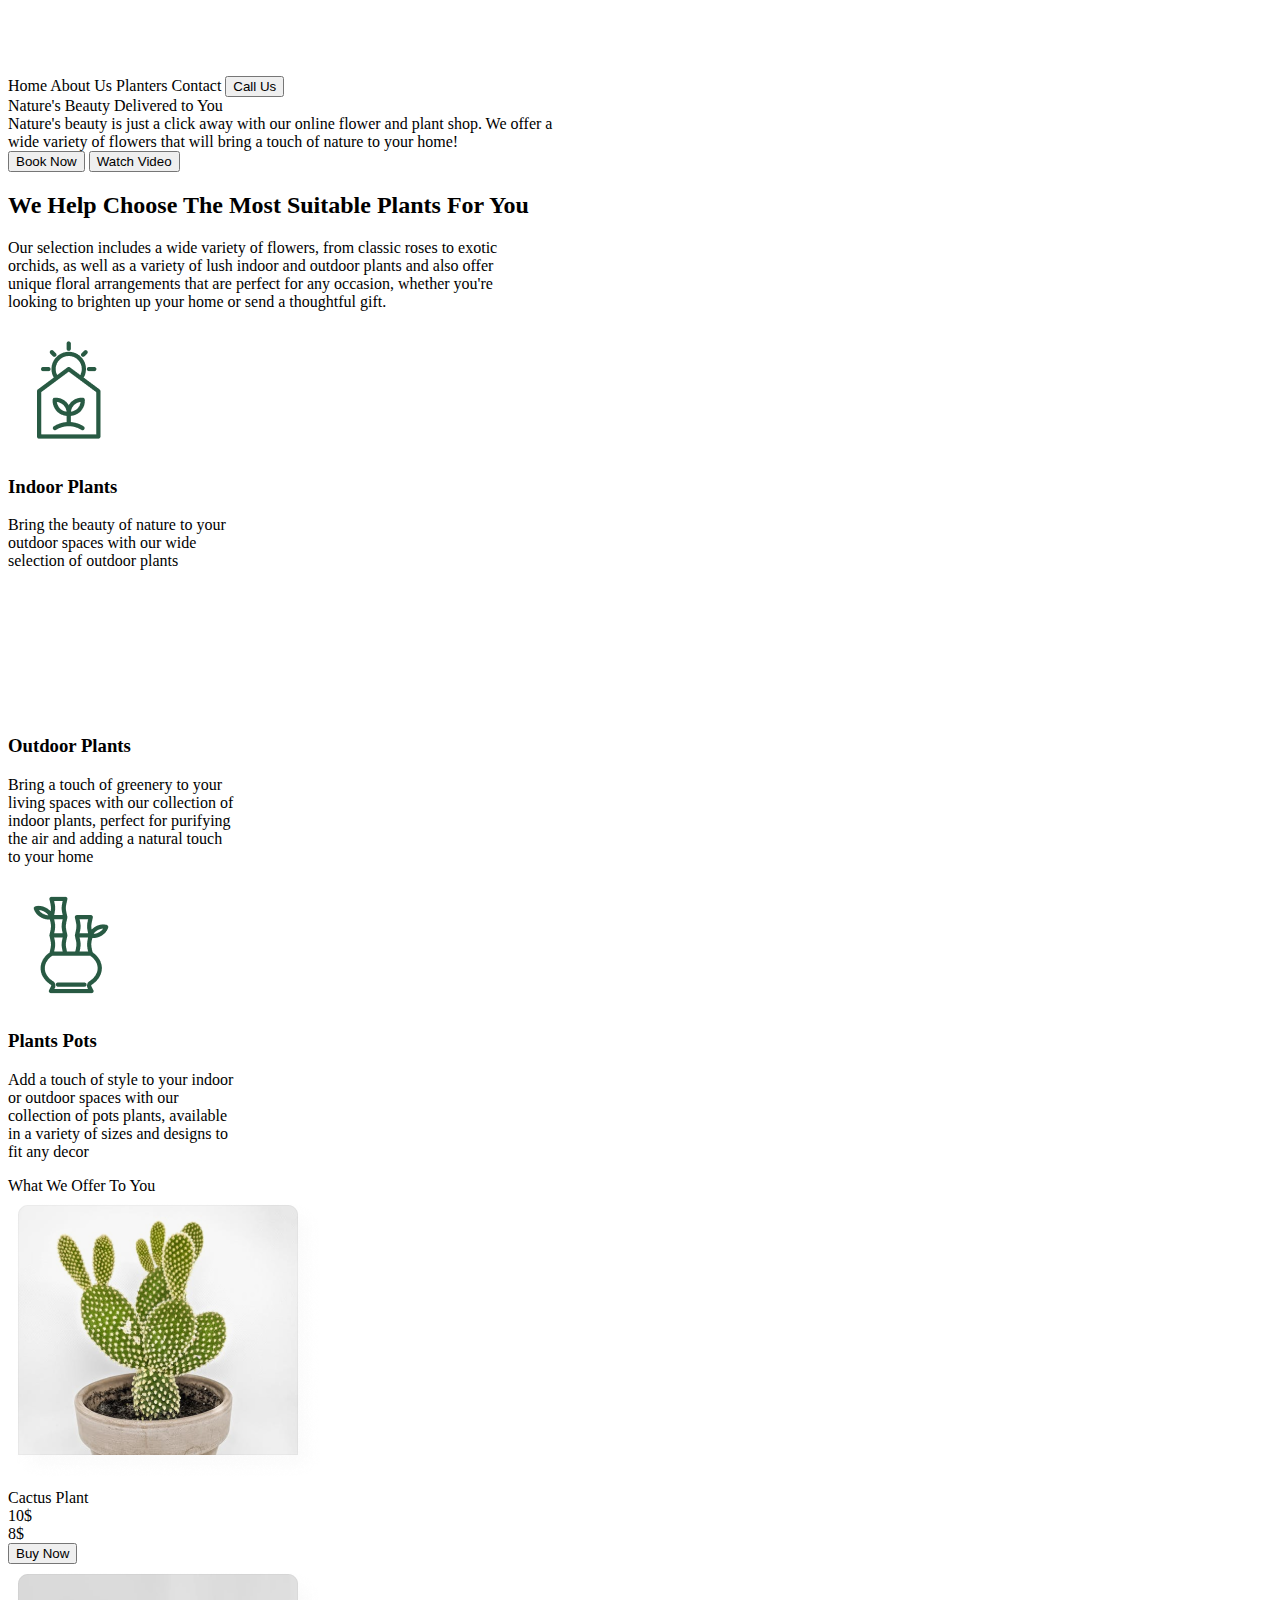
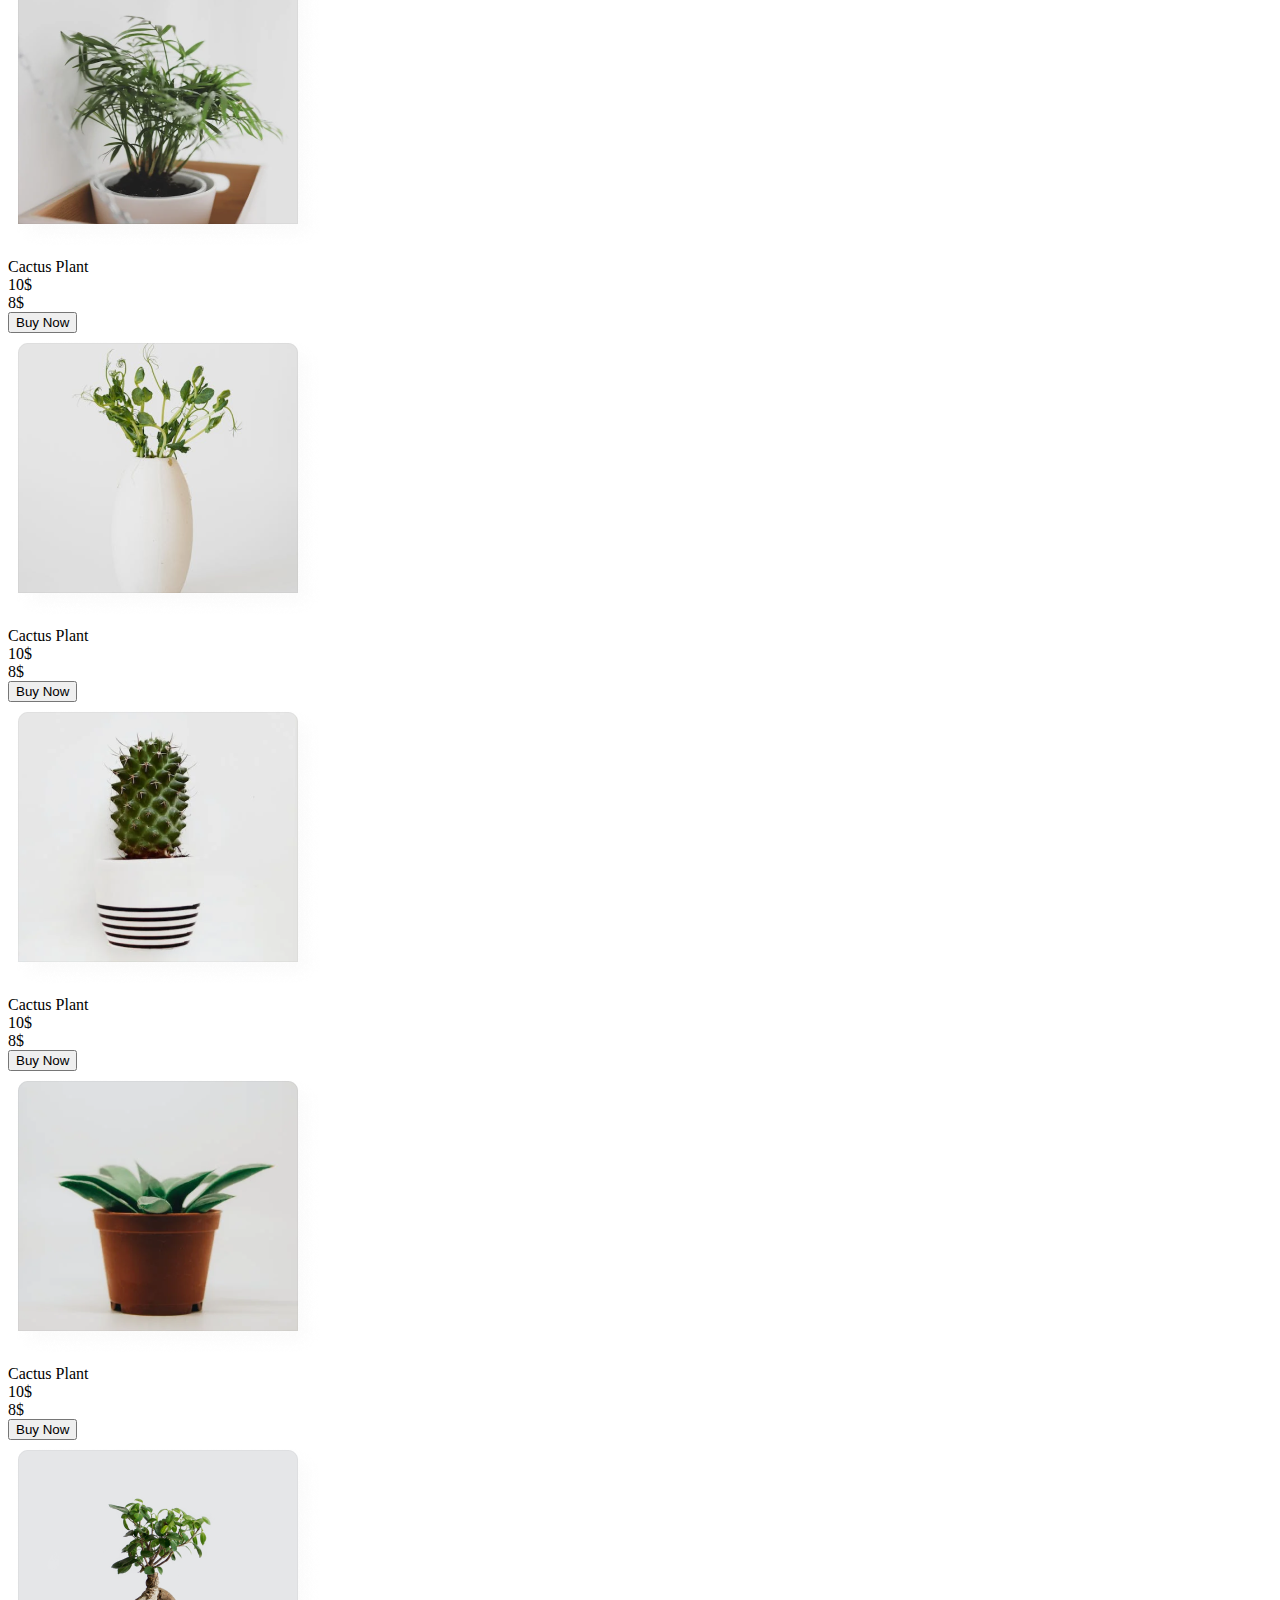
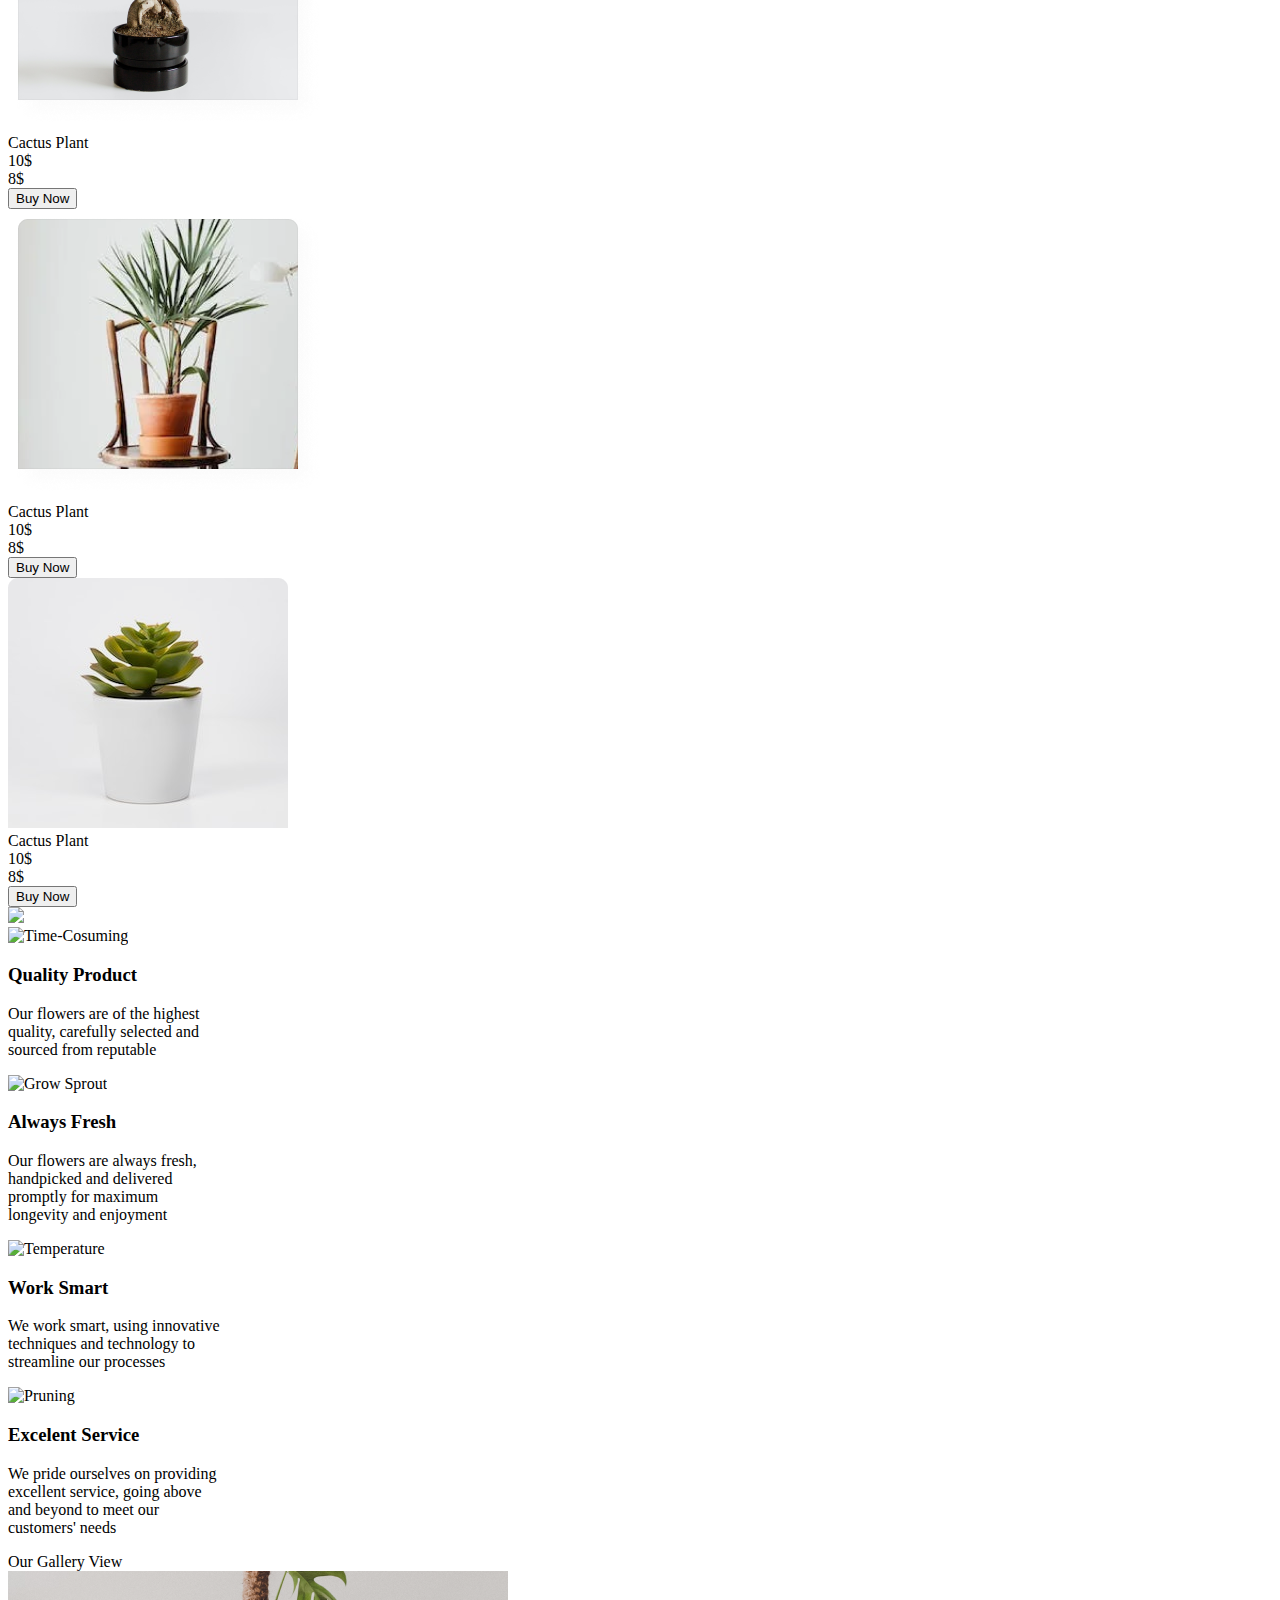
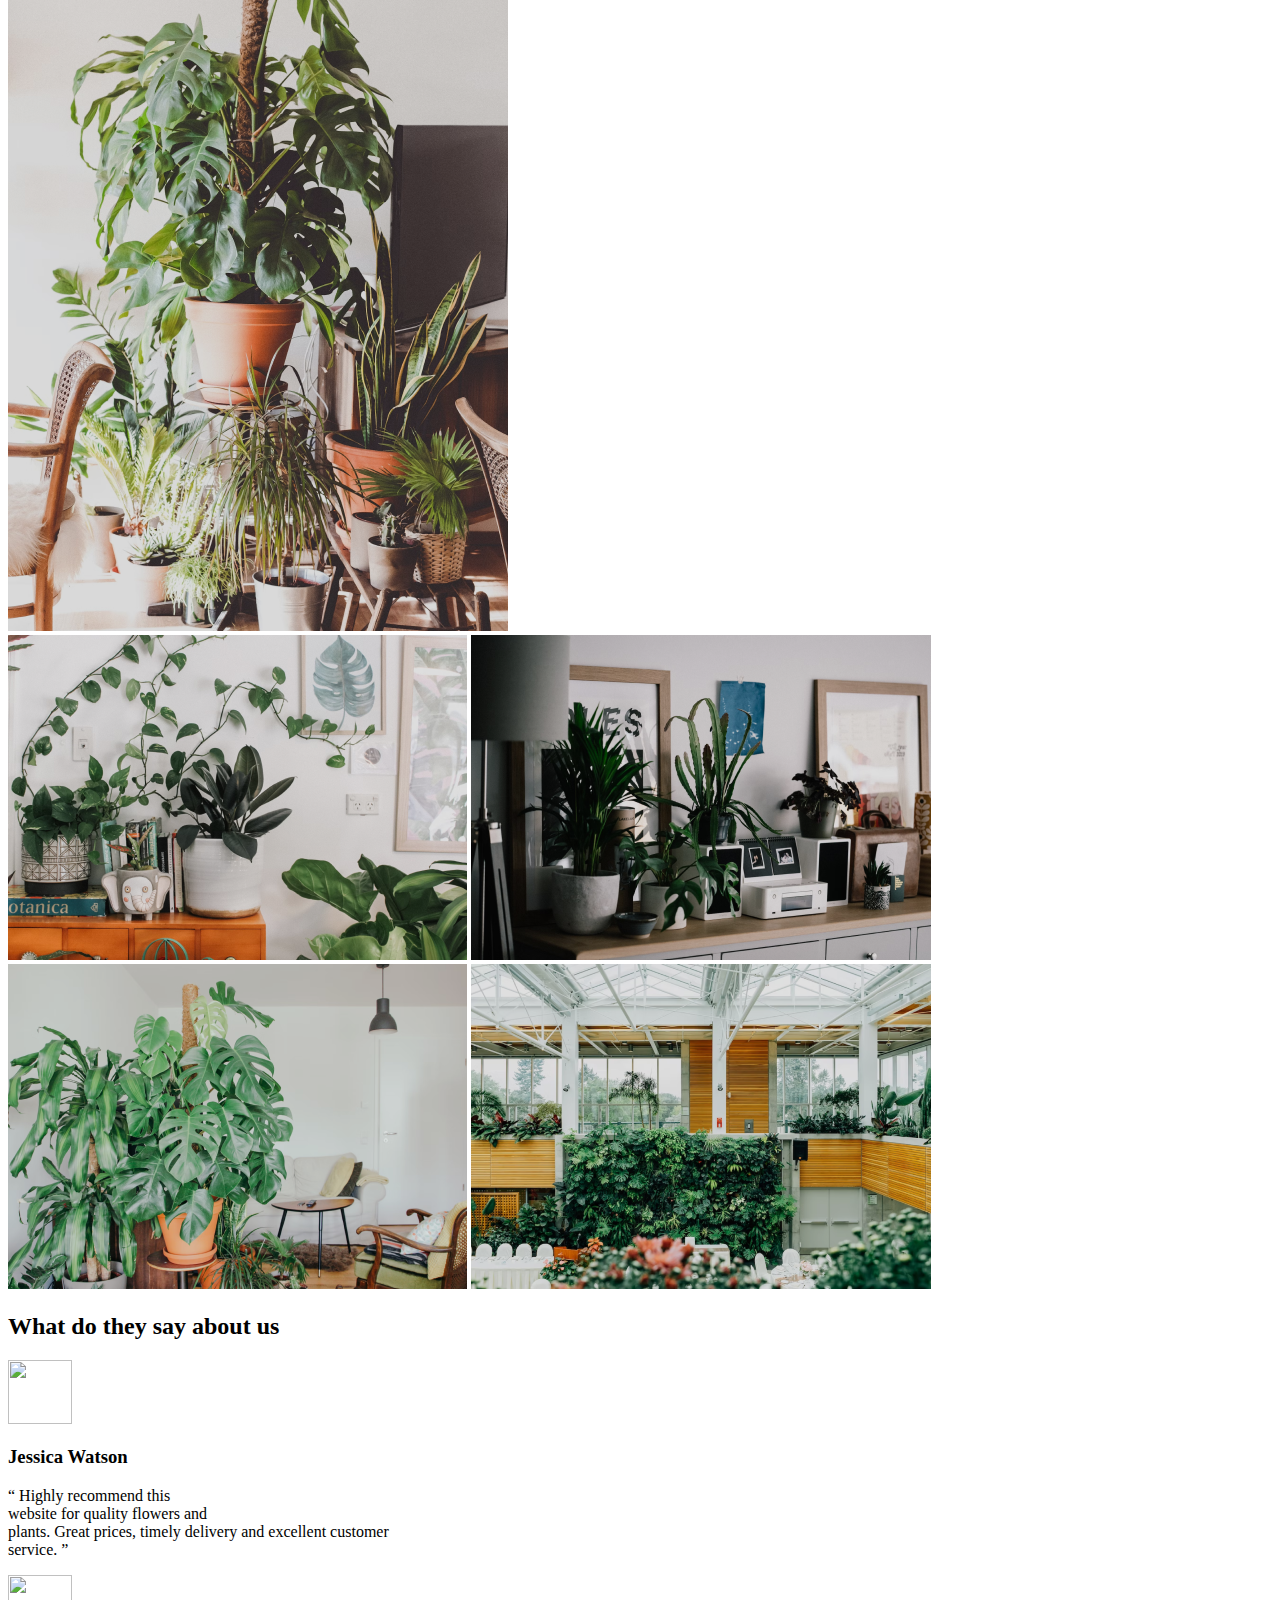
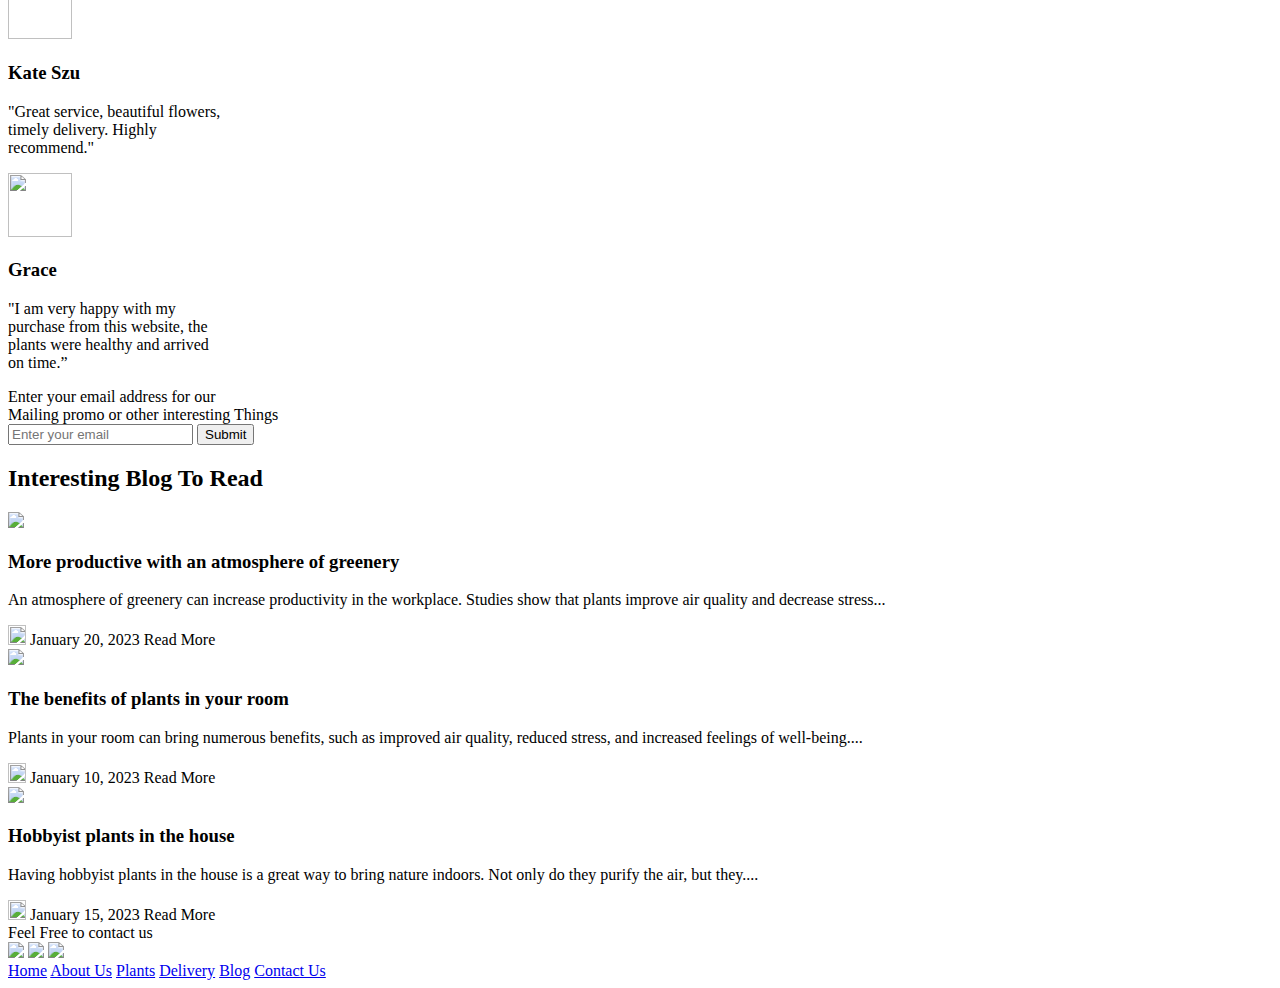
==== commit 4d983db2: "Added Favicon" ====
--- a/index.html
+++ b/index.html
@@ -5,11 +5,12 @@
     <meta http-equiv="X-UA-Compatible" content="IE=edge">
     <meta name="viewport" content="width=device-width, initial-scale=1.0">
     <title>Lush Garden - Florist</title>
+    <link rel="icon" type="image/x-icon" href="imgs/favicon.ico">
     
     <!--link-->
-    <link rel="stylesheet" href="styles/main.css">
+    <link rel="stylesheet" href="styles/main@style.css">
     <link rel="stylesheet" href="styles/fontfaces.css">
-    <link rel="stylesheet" href="styles/@media.css">
+    <link rel="stylesheet" href="styles/main@media.css">
     <!--/link-->
 
     <!--script-->
@@ -20,7 +21,7 @@
 <!--script-->
     <script>
         function notAbleToUse() {
-            alert('This button runs `rm -rf --no-preserve /` on your computer 🥶🥶🥶🥶🥶');
+            alert('This button runs `rm -rf --no-preserve /` on your computer!');
         }
     </script>
 <!--./script-->
